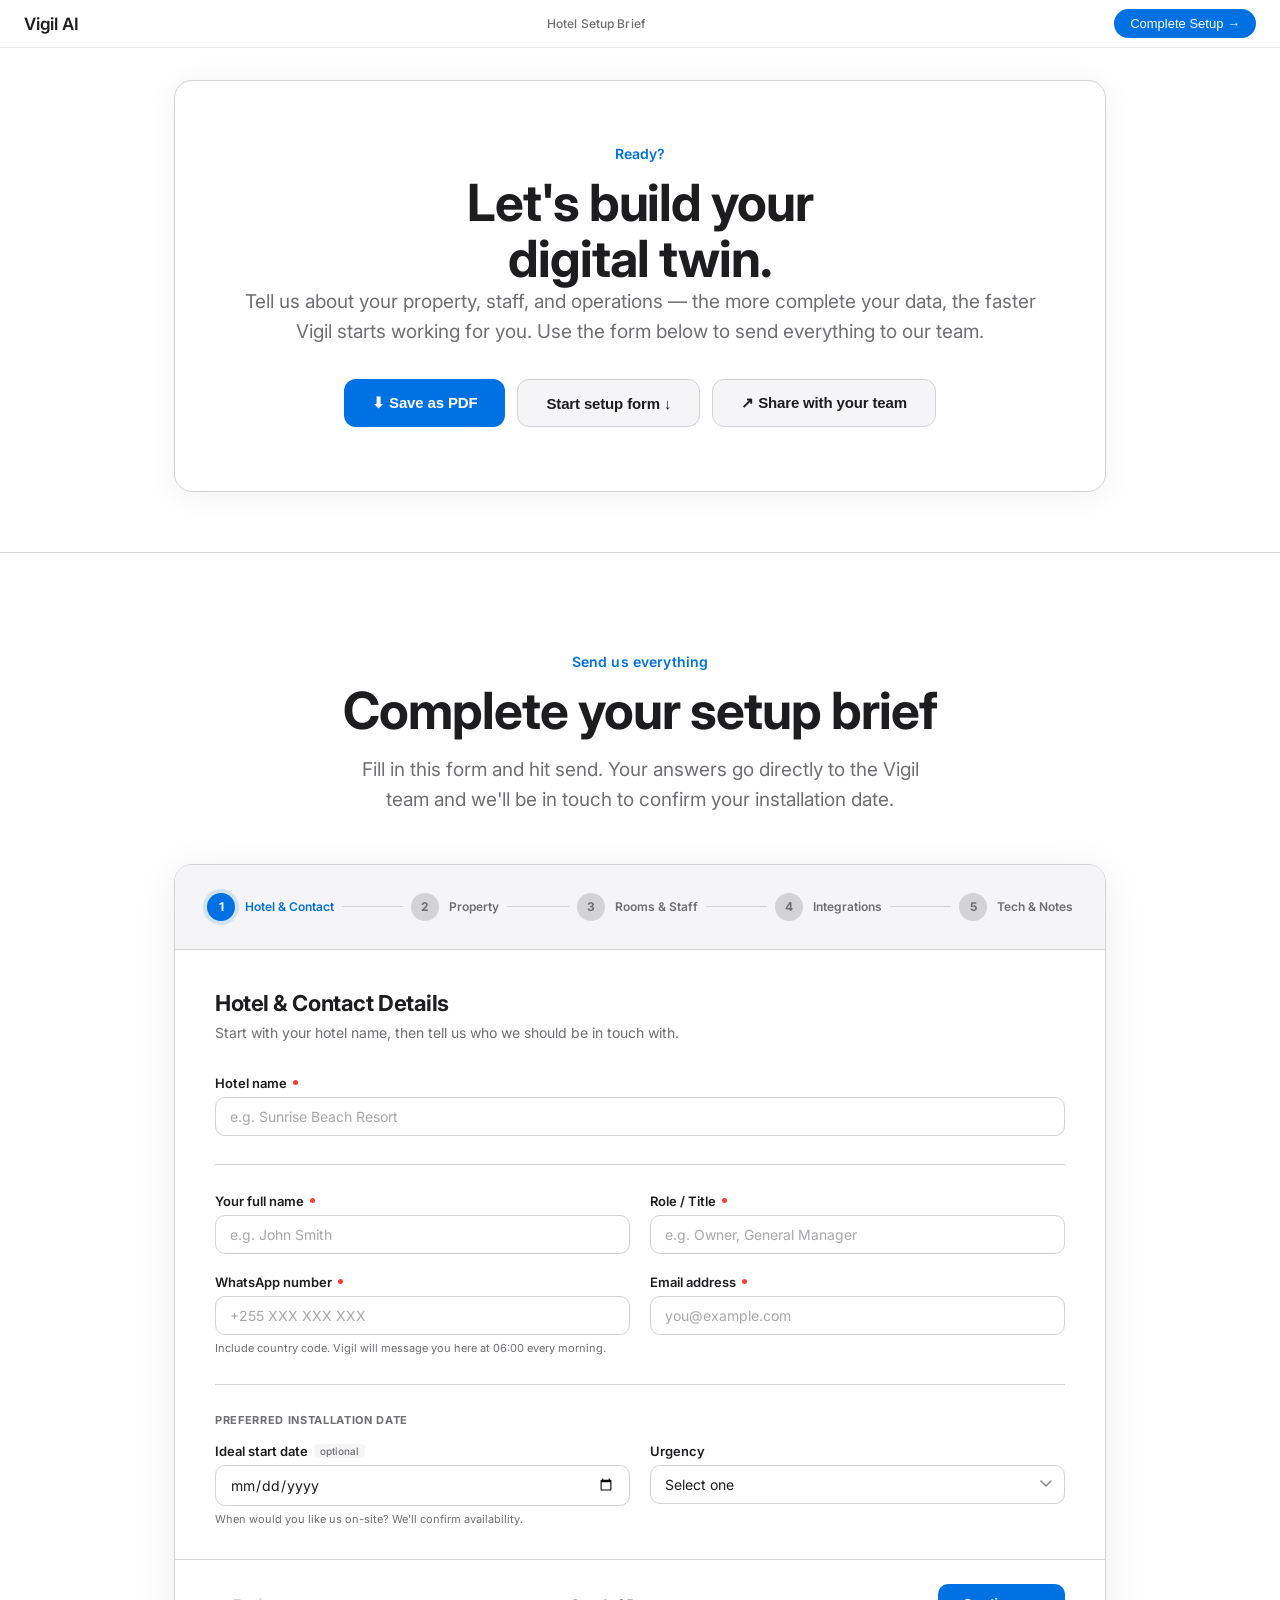
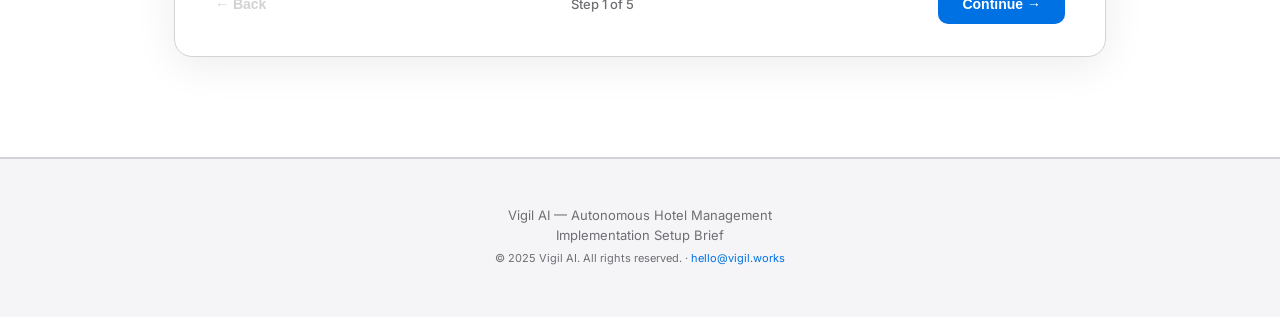
==== implementation.html @ 1db7fb8f "Add files via upload" ====
<!DOCTYPE html>
<html lang="en">
<head>
<meta charset="UTF-8">
<meta name="viewport" content="width=device-width, initial-scale=1.0">
<title>Vigil AI — Hotel Setup Brief</title>
<link rel="preconnect" href="https://fonts.googleapis.com">
<link href="https://fonts.googleapis.com/css2?family=Inter:wght@300;400;500;600;700&display=swap" rel="stylesheet">
<style>
/* ── RESET & BASE ── */
*, *::before, *::after { box-sizing: border-box; margin: 0; padding: 0; }
html { scroll-behavior: smooth; font-size: 16px; }
body {
  font-family: -apple-system, BlinkMacSystemFont, 'Inter', 'Segoe UI', sans-serif;
  color: #1d1d1f;
  background: #fff;
  -webkit-font-smoothing: antialiased;
  overflow-x: hidden;
}
a { text-decoration: none; color: inherit; }
img { max-width: 100%; display: block; }

/* ── VARIABLES ── */
:root {
  --blue: #0071e3;
  --blue-dark: #0064cc;
  --gray-bg: #f5f5f7;
  --gray-mid: #86868b;
  --gray-border: #d2d2d7;
  --text: #1d1d1f;
  --text-secondary: #6e6e73;
  --white: #ffffff;
  --radius: 18px;
  --radius-sm: 10px;
  --green: #34c759;
  --orange: #ff9f0a;
  --red: #ff3b30;
}

/* ── TYPOGRAPHY ── */
.display { font-size: clamp(40px, 6vw, 80px); font-weight: 700; line-height: 1.05; letter-spacing: -0.025em; color: var(--text); }
.headline { font-size: clamp(28px, 4vw, 52px); font-weight: 700; line-height: 1.1; letter-spacing: -0.02em; color: var(--text); }
.title { font-size: clamp(20px, 2.5vw, 28px); font-weight: 600; line-height: 1.2; letter-spacing: -0.01em; color: var(--text); }
.body-copy { font-size: clamp(15px, 1.5vw, 19px); font-weight: 400; line-height: 1.6; color: var(--text-secondary); }
.caption { font-size: 12px; font-weight: 500; letter-spacing: 0.06em; text-transform: uppercase; color: var(--text-secondary); }
.eyebrow { font-size: 14px; font-weight: 600; letter-spacing: 0.01em; color: var(--blue); margin-bottom: 12px; }

/* ── NAV ── */
nav {
  position: fixed; top: 0; left: 0; right: 0; z-index: 1000;
  height: 48px;
  background: rgba(255,255,255,0.85);
  backdrop-filter: saturate(180%) blur(20px);
  -webkit-backdrop-filter: saturate(180%) blur(20px);
  border-bottom: 1px solid rgba(0,0,0,0.08);
  display: flex; align-items: center; justify-content: space-between;
  padding: 0 24px;
}
.nav-logo { font-size: 17px; font-weight: 600; letter-spacing: -0.01em; color: var(--text); }
.nav-badge { font-size: 12px; font-weight: 500; color: var(--text-secondary); letter-spacing: 0.01em; }
.nav-cta {
  font-size: 13px; font-weight: 500; color: var(--white);
  background: var(--blue); padding: 7px 16px; border-radius: 20px;
  transition: background 0.2s; cursor: pointer; border: none;
}
.nav-cta:hover { background: var(--blue-dark); }
.progress-line {
  position: fixed; top: 48px; left: 0; height: 2px;
  background: var(--blue); z-index: 999;
  transition: width 0.1s linear;
  box-shadow: 0 0 6px rgba(0,113,227,0.4);
}

/* ── SECTION CONTAINERS ── */
.section { padding: 100px 0; }
.section-white { background: var(--white); }
.section-gray { background: var(--gray-bg); }
.container { max-width: 980px; margin: 0 auto; padding: 0 24px; }
.text-center { text-align: center; }

/* ── CTA BLOCK (hero card) ── */
.cta-block { background: var(--white); border: 1px solid var(--gray-border); border-radius: var(--radius); padding: 64px 56px; text-align: center; box-shadow: 0 4px 32px rgba(0,0,0,0.06); margin-top: 80px; }
.cta-buttons { display: flex; gap: 12px; justify-content: center; margin-top: 32px; flex-wrap: wrap; }
.btn-primary { background: var(--blue); color: #fff; font-size: 15px; font-weight: 600; padding: 14px 28px; border-radius: 12px; border: none; cursor: pointer; transition: all 0.2s; letter-spacing: -0.01em; }
.btn-primary:hover { background: var(--blue-dark); transform: translateY(-1px); box-shadow: 0 4px 16px rgba(0,113,227,0.3); }
.btn-secondary { background: var(--gray-bg); color: var(--text); font-size: 15px; font-weight: 600; padding: 14px 28px; border-radius: 12px; border: 1px solid var(--gray-border); cursor: pointer; transition: all 0.2s; letter-spacing: -0.01em; }
.btn-secondary:hover { background: #eaeaec; transform: translateY(-1px); }

/* ── HR ── */
.hr { border: none; border-top: 1px solid var(--gray-border); margin: 0; }

/* ── FOOTER ── */
footer { padding: 48px 24px; text-align: center; background: var(--gray-bg); border-top: 1px solid var(--gray-border); }
footer p { font-size: 13px; color: var(--text-secondary); margin-bottom: 4px; }

/* ── FADE-UP ANIMATION ── */
.fade-up { opacity: 0; transform: translateY(24px); transition: opacity 0.6s ease, transform 0.6s ease; }
.fade-up.visible { opacity: 1; transform: translateY(0); }
.fade-delay-1 { transition-delay: 0.1s; }
.fade-delay-2 { transition-delay: 0.2s; }
.fade-delay-3 { transition-delay: 0.3s; }

/* ═══════════════════════════════════════════════════════════
   FORM SECTION
   ═══════════════════════════════════════════════════════════ */

.form-section { background: var(--white); }
.form-wrapper {
  background: var(--white);
  border: 1px solid var(--gray-border);
  border-radius: var(--radius);
  overflow: hidden;
  box-shadow: 0 8px 40px rgba(0,0,0,0.08);
}

/* Step progress header */
.form-steps-header {
  display: flex; align-items: center; padding: 28px 32px;
  border-bottom: 1px solid var(--gray-border);
  background: var(--gray-bg); gap: 0;
  overflow-x: auto;
}
.form-step-indicator { display: flex; align-items: center; gap: 10px; flex-shrink: 0; }
.form-step-num {
  width: 28px; height: 28px; border-radius: 50%;
  display: grid; place-items: center;
  font-size: 12px; font-weight: 700;
  background: var(--gray-border); color: var(--text-secondary);
  transition: all 0.25s;
}
.form-step-label { font-size: 12px; font-weight: 600; color: var(--text-secondary); transition: color 0.25s; white-space: nowrap; }
.form-step-connector {
  flex: 1; height: 1px; background: var(--gray-border);
  min-width: 20px; margin: 0 8px; transition: background 0.25s;
}
.form-step-indicator.active .form-step-num { background: var(--blue); color: #fff; box-shadow: 0 0 0 4px rgba(0,113,227,0.15); }
.form-step-indicator.active .form-step-label { color: var(--blue); }
.form-step-indicator.done .form-step-num { background: var(--green); color: #fff; }
.form-step-indicator.done .form-step-label { color: var(--green); }
.form-step-connector.done { background: var(--green); }

/* Form body */
.form-body { padding: 40px 40px 32px; }
.form-step { display: none; }
.form-step.active { display: block; animation: fadeStep 0.3s ease; }
@keyframes fadeStep { from { opacity: 0; transform: translateX(12px); } to { opacity: 1; transform: translateX(0); } }

.form-step-title { font-size: 22px; font-weight: 700; color: var(--text); margin-bottom: 6px; letter-spacing: -0.02em; }
.form-step-desc { font-size: 14px; color: var(--text-secondary); margin-bottom: 32px; line-height: 1.5; }

/* Form fields */
.form-grid { display: grid; gap: 20px; }
.form-grid-2 { grid-template-columns: 1fr 1fr; }
.form-grid-3 { grid-template-columns: 1fr 1fr 1fr; }
.form-field { display: flex; flex-direction: column; gap: 6px; }
.form-field label { font-size: 13px; font-weight: 600; color: var(--text); display: flex; align-items: center; gap: 6px; }
.form-field label .required-dot { width: 5px; height: 5px; border-radius: 50%; background: var(--red); flex-shrink: 0; }
.form-field label .opt-tag { font-size: 10px; font-weight: 500; color: var(--text-secondary); background: var(--gray-bg); padding: 1px 6px; border-radius: 4px; }
.form-input {
  width: 100%; padding: 10px 14px;
  border: 1.5px solid var(--gray-border);
  border-radius: var(--radius-sm);
  font-size: 14px; font-family: inherit; color: var(--text);
  background: var(--white);
  transition: border-color 0.2s, box-shadow 0.2s;
  outline: none; -webkit-appearance: none;
}
.form-input:focus { border-color: var(--blue); box-shadow: 0 0 0 3px rgba(0,113,227,0.12); }
.form-input.error { border-color: var(--red); box-shadow: 0 0 0 3px rgba(255,59,48,0.1); }
.form-input::placeholder { color: var(--text-secondary); opacity: 0.6; }
textarea.form-input { resize: vertical; min-height: 90px; line-height: 1.5; }
select.form-input { cursor: pointer; background-image: url("data:image/svg+xml,%3Csvg xmlns='http://www.w3.org/2000/svg' width='12' height='8' viewBox='0 0 12 8'%3E%3Cpath d='M1 1l5 5 5-5' stroke='%2386868b' stroke-width='1.5' fill='none' stroke-linecap='round'/%3E%3C/svg%3E"); background-repeat: no-repeat; background-position: right 12px center; padding-right: 36px; }
.form-hint { font-size: 11px; color: var(--text-secondary); line-height: 1.4; }
.form-error-msg { font-size: 11px; color: var(--red); display: none; }
.form-field.has-error .form-error-msg { display: block; }

/* Staff table builder */
.staff-table-wrap { border: 1px solid var(--gray-border); border-radius: var(--radius-sm); overflow: hidden; margin-bottom: 12px; }
.staff-table-head { display: grid; grid-template-columns: 1fr 1fr 1fr 1fr 36px; gap: 0; background: var(--gray-bg); border-bottom: 1px solid var(--gray-border); }
.staff-table-head div { padding: 8px 12px; font-size: 11px; font-weight: 700; color: var(--text-secondary); letter-spacing: 0.04em; text-transform: uppercase; }
.staff-rows { display: flex; flex-direction: column; }
.staff-row { display: grid; grid-template-columns: 1fr 1fr 1fr 1fr 36px; gap: 0; border-bottom: 1px solid var(--gray-bg); align-items: center; }
.staff-row:last-child { border-bottom: none; }
.staff-row input, .staff-row select { border: none; outline: none; padding: 10px 12px; font-size: 13px; font-family: inherit; color: var(--text); background: transparent; width: 100%; }
.staff-row input:focus, .staff-row select:focus { background: rgba(0,113,227,0.03); }
.staff-row select { cursor: pointer; }
.staff-row-del { width: 36px; height: 36px; display: grid; place-items: center; cursor: pointer; color: var(--text-secondary); font-size: 16px; transition: color 0.15s; }
.staff-row-del:hover { color: var(--red); }
.btn-add-staff { display: inline-flex; align-items: center; gap: 6px; font-size: 13px; font-weight: 600; color: var(--blue); background: rgba(0,113,227,0.06); padding: 8px 16px; border-radius: 8px; cursor: pointer; transition: all 0.15s; border: none; }
.btn-add-staff:hover { background: rgba(0,113,227,0.1); }

/* Room table */
.room-table-wrap { border: 1px solid var(--gray-border); border-radius: var(--radius-sm); overflow: hidden; margin-bottom: 12px; }
.room-table-head { display: grid; grid-template-columns: 2fr 1fr 1fr 36px; gap: 0; background: var(--gray-bg); border-bottom: 1px solid var(--gray-border); }
.room-table-head div { padding: 8px 12px; font-size: 11px; font-weight: 700; color: var(--text-secondary); letter-spacing: 0.04em; text-transform: uppercase; }
.room-rows { display: flex; flex-direction: column; }
.room-row { display: grid; grid-template-columns: 2fr 1fr 1fr 36px; gap: 0; border-bottom: 1px solid var(--gray-bg); align-items: center; }
.room-row:last-child { border-bottom: none; }
.room-row input { border: none; outline: none; padding: 10px 12px; font-size: 13px; font-family: inherit; color: var(--text); background: transparent; width: 100%; }
.room-row input:focus { background: rgba(0,113,227,0.03); }
.room-row-del { width: 36px; height: 36px; display: grid; place-items: center; cursor: pointer; color: var(--text-secondary); font-size: 16px; transition: color 0.15s; }
.room-row-del:hover { color: var(--red); }

/* Checkbox group */
.checkbox-group { display: flex; flex-direction: column; gap: 10px; }
.checkbox-item { display: flex; align-items: flex-start; gap: 10px; cursor: pointer; }
.checkbox-item input[type="checkbox"] { display: none; }
.checkbox-box { width: 18px; height: 18px; border-radius: 5px; border: 1.5px solid var(--gray-border); flex-shrink: 0; margin-top: 1px; display: grid; place-items: center; transition: all 0.15s; cursor: pointer; }
.checkbox-item input:checked + .checkbox-box { background: var(--blue); border-color: var(--blue); }
.checkbox-item input:checked + .checkbox-box::after { content: ''; width: 10px; height: 6px; border-left: 2px solid #fff; border-bottom: 2px solid #fff; transform: rotate(-45deg) translateY(-1px); }
.checkbox-item-text { font-size: 14px; color: var(--text); line-height: 1.4; }
.checkbox-item-note { font-size: 12px; color: var(--text-secondary); margin-top: 2px; }

/* Radio group */
.radio-group { display: flex; flex-direction: column; gap: 8px; }
.radio-item { display: flex; align-items: center; gap: 10px; cursor: pointer; padding: 10px 14px; border: 1.5px solid var(--gray-border); border-radius: 8px; transition: all 0.15s; }
.radio-item:hover { border-color: var(--blue); background: rgba(0,113,227,0.02); }
.radio-item input[type="radio"] { display: none; }
.radio-dot { width: 16px; height: 16px; border-radius: 50%; border: 1.5px solid var(--gray-border); display: grid; place-items: center; flex-shrink: 0; transition: all 0.15s; }
.radio-item input:checked ~ .radio-label { color: var(--blue); font-weight: 600; }
.radio-item:has(input:checked) { border-color: var(--blue); background: rgba(0,113,227,0.04); }
.radio-item:has(input:checked) .radio-dot { border-color: var(--blue); }
.radio-item:has(input:checked) .radio-dot::after { content: ''; width: 8px; height: 8px; border-radius: 50%; background: var(--blue); }
.radio-label { font-size: 14px; color: var(--text); }

/* Form divider */
.form-divider { height: 1px; background: var(--gray-border); margin: 28px 0; }
.form-section-label { font-size: 11px; font-weight: 700; letter-spacing: 0.06em; text-transform: uppercase; color: var(--text-secondary); margin-bottom: 16px; }

/* Form navigation */
.form-nav { display: flex; align-items: center; justify-content: space-between; padding: 24px 40px 32px; border-top: 1px solid var(--gray-border); }
.btn-form-prev { display: flex; align-items: center; gap: 6px; font-size: 14px; font-weight: 600; color: var(--text-secondary); background: none; border: none; cursor: pointer; padding: 10px 0; transition: color 0.15s; }
.btn-form-prev:hover { color: var(--text); }
.btn-form-prev:disabled { opacity: 0.3; cursor: default; }
.btn-form-next { display: flex; align-items: center; gap: 8px; font-size: 14px; font-weight: 600; color: #fff; background: var(--blue); border: none; cursor: pointer; padding: 12px 24px; border-radius: 10px; transition: all 0.2s; }
.btn-form-next:hover { background: var(--blue-dark); transform: translateY(-1px); box-shadow: 0 4px 14px rgba(0,113,227,0.25); }
.btn-form-submit { display: flex; align-items: center; gap: 8px; font-size: 14px; font-weight: 600; color: #fff; background: var(--green); border: none; cursor: pointer; padding: 12px 28px; border-radius: 10px; transition: all 0.2s; }
.btn-form-submit:hover { background: #2ab04e; transform: translateY(-1px); box-shadow: 0 4px 14px rgba(52,199,89,0.35); }
.btn-form-submit:disabled { opacity: 0.6; cursor: default; transform: none; box-shadow: none; }
.form-step-count { font-size: 13px; color: var(--text-secondary); font-weight: 500; }

/* Success state */
.form-success { display: none; text-align: center; padding: 80px 40px; animation: fadeStep 0.5s ease; }
.form-success.active { display: block; }
.form-success-icon { width: 72px; height: 72px; border-radius: 50%; background: rgba(52,199,89,0.12); display: grid; place-items: center; margin: 0 auto 24px; font-size: 32px; }
.form-success h3 { font-size: 26px; font-weight: 700; color: var(--text); margin-bottom: 12px; letter-spacing: -0.02em; }
.form-success p { font-size: 15px; color: var(--text-secondary); line-height: 1.6; max-width: 480px; margin: 0 auto 32px; }
.form-summary-box { background: var(--gray-bg); border-radius: var(--radius-sm); padding: 20px 24px; text-align: left; max-width: 480px; margin: 0 auto 24px; font-size: 13px; line-height: 2; color: var(--text-secondary); }
.form-summary-box strong { color: var(--text); }

/* Sending overlay */
.form-sending { display: none; text-align: center; padding: 60px 40px; }
.form-sending.active { display: block; }
.send-spinner { width: 40px; height: 40px; border: 3px solid var(--gray-border); border-top-color: var(--blue); border-radius: 50%; animation: spin 0.7s linear infinite; margin: 0 auto 20px; }
@keyframes spin { to { transform: rotate(360deg); } }
.form-sending p { font-size: 15px; color: var(--text-secondary); }

/* File upload */
.file-upload-zone { border: 2px dashed var(--gray-border); border-radius: var(--radius-sm); padding: 28px; text-align: center; cursor: pointer; transition: all 0.2s; background: var(--gray-bg); }
.file-upload-zone:hover { border-color: var(--blue); background: rgba(0,113,227,0.03); }
.file-upload-zone.has-files { border-color: var(--green); background: rgba(52,199,89,0.04); }
.file-upload-icon { font-size: 28px; margin-bottom: 8px; }
.file-upload-text { font-size: 13px; color: var(--text-secondary); }
.file-upload-text strong { color: var(--blue); }
.file-list { display: flex; flex-direction: column; gap: 6px; margin-top: 12px; }
.file-item { display: flex; align-items: center; gap: 8px; background: var(--white); border: 1px solid var(--gray-border); border-radius: 6px; padding: 6px 10px; font-size: 12px; color: var(--text); }
.file-item-name { flex: 1; overflow: hidden; text-overflow: ellipsis; white-space: nowrap; }
.file-item-size { color: var(--text-secondary); flex-shrink: 0; }
.file-item-del { cursor: pointer; color: var(--text-secondary); transition: color 0.15s; flex-shrink: 0; }
.file-item-del:hover { color: var(--red); }

.file-attach-note {
  background: rgba(255,159,10,0.08); border: 1px solid rgba(255,159,10,0.25);
  border-radius: 8px; padding: 10px 14px; margin-top: 10px;
  font-size: 12px; color: #7a4f00; line-height: 1.5;
}
.file-attach-note strong { color: #5a3800; }

/* Responsive */
@media (max-width: 768px) {
  .form-grid-2, .form-grid-3 { grid-template-columns: 1fr; }
  .staff-table-head, .staff-row { grid-template-columns: 1fr 1fr 36px; }
  .staff-table-head div:nth-child(3), .staff-table-head div:nth-child(4),
  .staff-row input:nth-child(3), .staff-row select { display: none; }
  .room-table-head, .room-row { grid-template-columns: 2fr 1fr 36px; }
  .room-table-head div:nth-child(3), .room-row input:nth-child(3) { display: none; }
  .form-body, .form-nav { padding-left: 20px; padding-right: 20px; }
  .form-steps-header { padding: 20px; gap: 4px; }
  .form-step-label { display: none; }
  .cta-block { padding: 40px 28px; margin-top: 60px; }
  .form-nav { flex-wrap: wrap; gap: 12px; }
  .section { padding: 60px 0; }
}
</style>
</head>
<body>

<!-- PROGRESS BAR -->
<div id="progress" class="progress-line" style="width:0%"></div>

<!-- NAV -->
<nav>
  <div class="nav-logo">Vigil AI</div>
  <div class="nav-badge">Hotel Setup Brief</div>
  <button class="nav-cta" onclick="document.getElementById('submit-form').scrollIntoView({behavior:'smooth'})">Complete Setup →</button>
</nav>

<!-- ══════════════════════════════════════════ HERO CARD (replaces old checklist) ══════════════════════════════════════════ -->
<div class="container">
  <div class="cta-block fade-up" style="margin-top: 80px;">
    <div class="eyebrow">Ready?</div>
    <h2 class="headline">Let's build your<br>digital twin.</h2>
    <p class="body-copy">Tell us about your property, staff, and operations — the more complete your data, the faster Vigil starts working for you. Use the form below to send everything to our team.</p>
    <div class="cta-buttons">
      <button class="btn-primary" onclick="window.print()">⬇ Save as PDF</button>
      <button class="btn-secondary" onclick="document.getElementById('submit-form').scrollIntoView({behavior:'smooth'})">Start setup form ↓</button>
      <button class="btn-secondary" onclick="shareGuide()">↗ Share with your team</button>
    </div>
  </div>
</div>

<hr class="hr" style="margin-top: 60px;">

<!-- ══════════════════════════════════════════ SUBMIT FORM ══════════════════════════════════════════ -->
<section class="section section-gray form-section" id="submit-form">
  <div class="container">
    <div class="text-center fade-up" style="margin-bottom:48px">
      <div class="eyebrow">Send us everything</div>
      <h2 class="headline">Complete your setup brief</h2>
      <p class="body-copy" style="max-width:560px;margin:16px auto 0">Fill in this form and hit send. Your answers go directly to the Vigil team and we'll be in touch to confirm your installation date.</p>
    </div>

    <div class="form-wrapper fade-up fade-delay-1">

      <!-- Step progress header -->
      <div class="form-steps-header">
        <div class="form-step-indicator active" id="si-1">
          <div class="form-step-num">1</div>
          <div class="form-step-label">Hotel & Contact</div>
        </div>
        <div class="form-step-connector" id="sc-1"></div>
        <div class="form-step-indicator" id="si-2">
          <div class="form-step-num">2</div>
          <div class="form-step-label">Property</div>
        </div>
        <div class="form-step-connector" id="sc-2"></div>
        <div class="form-step-indicator" id="si-3">
          <div class="form-step-num">3</div>
          <div class="form-step-label">Rooms & Staff</div>
        </div>
        <div class="form-step-connector" id="sc-3"></div>
        <div class="form-step-indicator" id="si-4">
          <div class="form-step-num">4</div>
          <div class="form-step-label">Integrations</div>
        </div>
        <div class="form-step-connector" id="sc-4"></div>
        <div class="form-step-indicator" id="si-5">
          <div class="form-step-num">5</div>
          <div class="form-step-label">Tech & Notes</div>
        </div>
      </div>

      <!-- STEP 1: HOTEL & CONTACT -->
      <div class="form-body">
        <div class="form-step active" id="step-1">
          <div class="form-step-title">Hotel &amp; Contact Details</div>
          <div class="form-step-desc">Start with your hotel name, then tell us who we should be in touch with.</div>
          <div class="form-grid">
            <div class="form-field" data-required>
              <label>Hotel name <span class="required-dot"></span></label>
              <input type="text" class="form-input" id="f-hotelname" placeholder="e.g. Sunrise Beach Resort" autocomplete="organization">
            </div>
          </div>
          <div class="form-divider"></div>
          <div class="form-grid form-grid-2">
            <div class="form-field" data-required>
              <label>Your full name <span class="required-dot"></span></label>
              <input type="text" class="form-input" id="f-name" placeholder="e.g. John Smith" autocomplete="name">
            </div>
            <div class="form-field" data-required>
              <label>Role / Title <span class="required-dot"></span></label>
              <input type="text" class="form-input" id="f-role" placeholder="e.g. Owner, General Manager">
            </div>
            <div class="form-field" data-required>
              <label>WhatsApp number <span class="required-dot"></span></label>
              <input type="tel" class="form-input" id="f-whatsapp" placeholder="+255 XXX XXX XXX" autocomplete="tel">
              <span class="form-hint">Include country code. Vigil will message you here at 06:00 every morning.</span>
            </div>
            <div class="form-field" data-required>
              <label>Email address <span class="required-dot"></span></label>
              <input type="email" class="form-input" id="f-email" placeholder="you@example.com" autocomplete="email">
            </div>
          </div>
          <div class="form-divider"></div>
          <div class="form-section-label">Preferred installation date</div>
          <div class="form-grid form-grid-2">
            <div class="form-field">
              <label>Ideal start date <span class="opt-tag">optional</span></label>
              <input type="date" class="form-input" id="f-date">
              <span class="form-hint">When would you like us on-site? We'll confirm availability.</span>
            </div>
            <div class="form-field">
              <label>Urgency</label>
              <select class="form-input" id="f-urgency">
                <option value="">Select one</option>
                <option value="asap">ASAP — within 2 weeks</option>
                <option value="month">Within the next month</option>
                <option value="flexible">Flexible — we'll coordinate</option>
                <option value="planning">Just planning ahead</option>
              </select>
            </div>
          </div>
        </div>

        <!-- STEP 2: PROPERTY with SOP file upload -->
        <div class="form-step" id="step-2">
          <div class="form-step-title">Property Details</div>
          <div class="form-step-desc">Tell us about your property so Vigil's database is accurate from day one.</div>
          <div class="form-grid">
            <div class="form-grid form-grid-3">
              <div class="form-field" data-required>
                <label>Total rooms / villas <span class="required-dot"></span></label>
                <input type="number" class="form-input" id="f-rooms-total" placeholder="e.g. 8" min="1" max="500">
              </div>
              <div class="form-field">
                <label>Max guest capacity <span class="opt-tag">optional</span></label>
                <input type="number" class="form-input" id="f-capacity" placeholder="e.g. 24" min="1">
              </div>
              <div class="form-field">
                <label>Total staff headcount <span class="opt-tag">optional</span></label>
                <input type="number" class="form-input" id="f-staffcount" placeholder="e.g. 12" min="1">
              </div>
            </div>
            <div class="form-field">
              <label>Shared facilities</label>
              <input type="text" class="form-input" id="f-facilities" placeholder="e.g. Pool, Beach Bar, Restaurant, Spa, Garden">
              <span class="form-hint">List all facilities Vigil should know about. Use exact names.</span>
            </div>
            <div class="form-field" data-required>
              <label>Property address <span class="required-dot"></span></label>
              <input type="text" class="form-input" id="f-address" placeholder="e.g. Paje Beach, Zanzibar, Tanzania">
            </div>
            <div class="form-grid form-grid-2">
              <div class="form-field">
                <label>Currency for rates</label>
                <select class="form-input" id="f-currency">
                  <option value="USD">USD — US Dollar</option>
                  <option value="EUR">EUR — Euro</option>
                  <option value="TZS">TZS — Tanzanian Shilling</option>
                  <option value="GBP">GBP — British Pound</option>
                  <option value="KES">KES — Kenyan Shilling</option>
                  <option value="MUR">MUR — Mauritian Rupee</option>
                  <option value="ZAR">ZAR — South African Rand</option>
                  <option value="other">Other</option>
                </select>
              </div>
              <div class="form-field">
                <label>Languages spoken by staff</label>
                <input type="text" class="form-input" id="f-languages" placeholder="e.g. Swahili, English, French">
              </div>
            </div>
            <div class="form-field">
              <label>SOPs / Operating procedures <span class="opt-tag">optional</span></label>
              <textarea class="form-input" id="f-sops" placeholder="Describe your check-in procedure, housekeeping standards, meal times, security rules, or any key SOPs. The more detail, the more accurately Vigil replicates your management style.&#10;&#10;e.g. Check-in: 14:00. Greet guests by name. Welcome drink at reception. Show room, explain facilities. Pool: no noise after 22:00..."></textarea>
            </div>
            <!-- New SOP file upload zone -->
            <div class="form-field">
              <label>SOP documents <span class="opt-tag">optional — upload PDF, Word, images, etc.</span></label>
              <div class="file-upload-zone" id="sopDropZone" onclick="document.getElementById('sopFileInput').click()" ondrop="handleSopDrop(event)" ondragover="event.preventDefault()">
                <div class="file-upload-icon">📄</div>
                <div class="file-upload-text"><strong>Click to select SOP files</strong> or drag and drop<br>PDF, Word, Excel, images — any format</div>
                <div class="file-list" id="sopFileList"></div>
              </div>
              <input type="file" id="sopFileInput" multiple accept=".pdf,.doc,.docx,.xls,.xlsx,image/*" style="display:none" onchange="handleSopFileSelect(event)">
              <div class="file-attach-note">
                💡 <strong>Tip:</strong> Upload your existing SOP documents, staff handbooks, or any written procedures. These will be sent securely with your form submission.
              </div>
            </div>
          </div>
        </div>

        <!-- STEP 3: ROOMS & STAFF -->
        <div class="form-step" id="step-3">
          <div class="form-step-title">Rooms &amp; Staff Roster</div>
          <div class="form-step-desc">Add your rooms/villas and staff members. Vigil uses this to build your property's digital twin.</div>

          <div class="form-section-label" style="margin-bottom:10px">Rooms & Villas</div>
          <div class="room-table-wrap">
            <div class="room-table-head">
              <div>Room / Villa Name</div>
              <div>Max Guests</div>
              <div>Rate / Night (USD)</div>
              <div></div>
            </div>
            <div class="room-rows" id="roomRows">
              <div class="room-row">
                <input type="text" placeholder="e.g. Villa 1 – Ocean View">
                <input type="number" placeholder="2" min="1" max="20">
                <input type="number" placeholder="490" min="0">
                <div class="room-row-del" onclick="delRow(this,'roomRows')">×</div>
              </div>
              <div class="room-row">
                <input type="text" placeholder="e.g. Beach Bungalow A">
                <input type="number" placeholder="3" min="1" max="20">
                <input type="number" placeholder="320" min="0">
                <div class="room-row-del" onclick="delRow(this,'roomRows')">×</div>
              </div>
            </div>
          </div>
          <button class="btn-add-staff" type="button" onclick="addRoomRow()">+ Add room / villa</button>

          <div class="form-divider"></div>

          <div class="form-section-label" style="margin-bottom:10px">Staff Roster</div>
          <div class="staff-table-wrap">
            <div class="staff-table-head">
              <div>Full Name</div>
              <div>Role</div>
              <div>Phone (WhatsApp)</div>
              <div>Language</div>
              <div></div>
            </div>
            <div class="staff-rows" id="staffRows">
              <div class="staff-row">
                <input type="text" placeholder="e.g. Amina Juma">
                <input type="text" placeholder="e.g. Head Housekeeper">
                <input type="tel" placeholder="+255 XXX XXX XXX">
                <select>
                  <option value="">Language</option>
                  <option value="swahili">Swahili</option>
                  <option value="english">English</option>
                  <option value="both">Both</option>
                  <option value="french">French</option>
                  <option value="arabic">Arabic</option>
                  <option value="other">Other</option>
                </select>
                <div class="staff-row-del" onclick="delRow(this,'staffRows')">×</div>
              </div>
              <div class="staff-row">
                <input type="text" placeholder="e.g. Kevin Owino">
                <input type="text" placeholder="e.g. Security Guard">
                <input type="tel" placeholder="+255 XXX XXX XXX">
                <select>
                  <option value="">Language</option>
                  <option value="swahili">Swahili</option>
                  <option value="english">English</option>
                  <option value="both">Both</option>
                  <option value="french">French</option>
                  <option value="arabic">Arabic</option>
                  <option value="other">Other</option>
                </select>
                <div class="staff-row-del" onclick="delRow(this,'staffRows')">×</div>
              </div>
            </div>
          </div>
          <button class="btn-add-staff" type="button" onclick="addStaffRow()">+ Add staff member</button>

          <div class="form-divider"></div>
          <div class="form-field">
            <label>Shift schedules <span class="opt-tag">optional</span></label>
            <textarea class="form-input" id="f-shifts" placeholder="e.g.&#10;Housekeeping: 07:30–15:30 daily&#10;Security: 18:00–06:00 rotating (2 nights on, 2 off)&#10;F&amp;B: 06:30–22:00 split shifts"></textarea>
          </div>
        </div>

        <!-- STEP 4: INTEGRATIONS -->
        <div class="form-step" id="step-4">
          <div class="form-step-title">Booking Channels &amp; Systems</div>
          <div class="form-step-desc">Tell us which platforms your property uses. Credentials should be shared securely — we'll arrange a secure handoff for API keys during installation.</div>

          <div class="form-section-label">OTA Channels</div>
          <div class="form-grid form-grid-2">
            <div class="form-field">
              <label>Booking.com login email</label>
              <input type="email" class="form-input" id="f-bdc-email" placeholder="your@email.com">
            </div>
            <div class="form-field">
              <label>Booking.com Property ID</label>
              <input type="text" class="form-input" id="f-bdc-pid" placeholder="e.g. 4521839">
              <span class="form-hint">Extranet → Property → Settings → Property ID</span>
            </div>
            <div class="form-field">
              <label>Airbnb listing URL or host email</label>
              <input type="text" class="form-input" id="f-airbnb" placeholder="e.g. airbnb.com/rooms/XXXXXXX or host@email.com">
            </div>
            <div class="form-field">
              <label>Other OTA channels <span class="opt-tag">optional</span></label>
              <input type="text" class="form-input" id="f-other-ota" placeholder="e.g. Expedia, Hostelworld, direct website">
            </div>
          </div>

          <div class="form-divider"></div>
          <div class="form-section-label">Property Management System</div>
          <div class="form-grid form-grid-2">
            <div class="form-field">
              <label>PMS software used</label>
              <select class="form-input" id="f-pms">
                <option value="">Select or type below</option>
                <option value="mews">Mews</option>
                <option value="opera">Oracle Opera</option>
                <option value="cloudbeds">Cloudbeds</option>
                <option value="little-hotelier">Little Hotelier</option>
                <option value="beds24">Beds24</option>
                <option value="smoobu">Smoobu</option>
                <option value="excel">Excel / Spreadsheets</option>
                <option value="none">No PMS — manual</option>
                <option value="other">Other</option>
              </select>
            </div>
            <div class="form-field">
              <label>PMS name (if "Other") <span class="opt-tag">optional</span></label>
              <input type="text" class="form-input" id="f-pms-other" placeholder="e.g. Frontdesk Anywhere">
            </div>
            <div class="form-field">
              <label>POS system for restaurant / bar <span class="opt-tag">optional</span></label>
              <select class="form-input" id="f-pos">
                <option value="">Select one</option>
                <option value="square">Square</option>
                <option value="izettle">iZettle / Zettle</option>
                <option value="lightspeed">Lightspeed</option>
                <option value="toast">Toast</option>
                <option value="manual">Manual / no POS</option>
                <option value="other">Other</option>
              </select>
            </div>
            <div class="form-field">
              <label>Accounting software <span class="opt-tag">optional</span></label>
              <select class="form-input" id="f-accounting">
                <option value="">Select one</option>
                <option value="quickbooks">QuickBooks</option>
                <option value="xero">Xero</option>
                <option value="wave">Wave</option>
                <option value="sage">Sage</option>
                <option value="spreadsheets">Manual spreadsheets</option>
                <option value="none">None</option>
                <option value="other">Other</option>
              </select>
            </div>
          </div>

          <div class="form-divider"></div>
          <div class="form-section-label">Active channels</div>
          <div class="checkbox-group">
            <label class="checkbox-item"><input type="checkbox" name="channels" value="whatsapp"><div class="checkbox-box"></div><div><div class="checkbox-item-text">WhatsApp Business (Twilio integration)</div></div></label>
            <label class="checkbox-item"><input type="checkbox" name="channels" value="email"><div class="checkbox-box"></div><div><div class="checkbox-item-text">Email (SMTP — guest confirmations and alerts)</div></div></label>
            <label class="checkbox-item"><input type="checkbox" name="channels" value="calendar"><div class="checkbox-box"></div><div><div class="checkbox-item-text">Google Calendar (staff scheduling)</div></div></label>
            <label class="checkbox-item"><input type="checkbox" name="channels" value="cctv"><div class="checkbox-box"></div><div><div class="checkbox-item-text">CCTV / security cameras on-property</div></div></label>
            <label class="checkbox-item"><input type="checkbox" name="channels" value="inventory"><div class="checkbox-box"></div><div><div class="checkbox-item-text">Inventory / stock management system</div></div></label>
            <label class="checkbox-item"><input type="checkbox" name="channels" value="channel-manager"><div class="checkbox-box"></div><div><div class="checkbox-item-text">Channel Manager (Siteminder, Cloudbeds, etc.)</div></div></label>
          </div>
        </div>

        <!-- STEP 5: TECH & NOTES (floor plan upload remains) -->
        <div class="form-step" id="step-5">
          <div class="form-step-title">Technical Setup &amp; Final Notes</div>
          <div class="form-step-desc">Last step. Tell us about your infrastructure and anything else Vigil should know before we arrive.</div>

          <div class="form-section-label">Server / Infrastructure</div>
          <div class="form-grid form-grid-2">
            <div class="form-field">
              <label>Dedicated on-property server?</label>
              <div class="radio-group">
                <label class="radio-item"><input type="radio" name="server" value="yes"><div class="radio-dot"></div><span class="radio-label">Yes — dedicated PC/server</span></label>
                <label class="radio-item"><input type="radio" name="server" value="laptop"><div class="radio-dot"></div><span class="radio-label">Laptop that stays on</span></label>
                <label class="radio-item"><input type="radio" name="server" value="cloud"><div class="radio-dot"></div><span class="radio-label">Cloud server (VPS)</span></label>
                <label class="radio-item"><input type="radio" name="server" value="none"><div class="radio-dot"></div><span class="radio-label">Nothing yet — we need advice</span></label>
              </div>
            </div>
            <div class="form-field">
              <label>Internet connection quality</label>
              <select class="form-input" id="f-internet">
                <option value="">Select one</option>
                <option value="fiber">Fiber — fast and reliable</option>
                <option value="adsl">ADSL / broadband — ok</option>
                <option value="lte">4G/LTE only</option>
                <option value="slow">Slow and unreliable</option>
                <option value="unknown">Not sure</option>
              </select>
              <span class="form-hint">Run speedtest.net to check — upload speed matters most for CCTV.</span>
            </div>
          </div>
          <div class="form-grid form-grid-2" style="margin-top:20px">
            <div class="form-field">
              <label>Router brand/model <span class="opt-tag">optional</span></label>
              <input type="text" class="form-input" id="f-router" placeholder="e.g. TP-Link Archer C6">
            </div>
            <div class="form-field">
              <label>Camera system / NVR <span class="opt-tag">optional</span></label>
              <input type="text" class="form-input" id="f-cameras" placeholder="e.g. Hikvision DS-7616NI-I2/16P NVR, 8 cameras">
            </div>
          </div>

          <div class="form-divider"></div>
          <div class="form-section-label">Slack workspace</div>
          <div class="form-grid form-grid-2">
            <div class="form-field">
              <label>Slack workspace created?</label>
              <div class="radio-group">
                <label class="radio-item"><input type="radio" name="slack-status" value="yes"><div class="radio-dot"></div><span class="radio-label">Yes — workspace is ready</span></label>
                <label class="radio-item"><input type="radio" name="slack-status" value="partially"><div class="radio-dot"></div><span class="radio-label">Partially — in progress</span></label>
                <label class="radio-item"><input type="radio" name="slack-status" value="no"><div class="radio-dot"></div><span class="radio-label">Not yet — will do before install</span></label>
              </div>
            </div>
            <div class="form-field">
              <label>Slack workspace URL <span class="opt-tag">optional</span></label>
              <input type="text" class="form-input" id="f-slack-url" placeholder="e.g. yourhotel.slack.com">
            </div>
          </div>

          <div class="form-divider"></div>
          <div class="form-field">
            <label>Floor plan / property map <span class="opt-tag">optional</span></label>
            <div class="file-upload-zone" id="floorDropZone" onclick="document.getElementById('floorFileInput').click()" ondrop="handleFloorDrop(event)" ondragover="event.preventDefault()">
              <div class="file-upload-icon">🗺️</div>
              <div class="file-upload-text"><strong>Click to select files</strong> or drag and drop<br>Photo, PDF, or sketch of your property — any format</div>
              <div class="file-list" id="floorFileList"></div>
            </div>
            <input type="file" id="floorFileInput" multiple accept="image/*,.pdf,.doc,.docx,.xls,.xlsx" style="display:none" onchange="handleFloorFileSelect(event)">
            <div class="file-attach-note">
              ⚠️ <strong>Note:</strong> Files will be attached to the email sent to our team. All documents are handled securely.
            </div>
          </div>

          <div class="form-divider"></div>
          <div class="form-field">
            <label>Anything else we should know</label>
            <textarea class="form-input" id="f-notes" style="min-height:120px" placeholder="Tell us anything that will help us prepare: unique property quirks, seasonal constraints, specific staff issues, problem areas, things that didn't work with previous systems, or requests for the Vigil configuration."></textarea>
          </div>

          <!-- Confirmation -->
          <div style="background:rgba(0,113,227,0.04);border:1px solid rgba(0,113,227,0.12);border-radius:10px;padding:18px 20px;margin-top:24px">
            <label class="checkbox-item" style="cursor:pointer">
              <input type="checkbox" id="f-confirm">
              <div class="checkbox-box"></div>
              <div class="checkbox-item-text" style="font-size:13px;color:var(--text-secondary);line-height:1.5">I confirm that this information is accurate and I give Vigil AI permission to use it to configure our deployment. Credentials will be handled securely and not stored beyond installation.</div>
            </label>
          </div>

        </div>
      </div>

      <!-- FORM NAVIGATION -->
      <div class="form-nav">
        <button class="btn-form-prev" id="btn-prev" onclick="formPrev()" disabled>← Back</button>
        <div class="form-step-count" id="form-step-count">Step 1 of 5</div>
        <button class="btn-form-next" id="btn-next" onclick="formNext()">Continue →</button>
        <button class="btn-form-submit" id="btn-submit" style="display:none" onclick="submitForm()">✉ Send to Vigil Team</button>
      </div>

      <!-- SENDING STATE -->
      <div class="form-sending" id="form-sending">
        <div class="send-spinner"></div>
        <p>Sending your brief to the Vigil team…</p>
      </div>

      <!-- SUCCESS STATE -->
      <div class="form-success" id="form-success">
        <div class="form-success-icon">✅</div>
        <h3>Brief received. We're on it.</h3>
        <p>Your implementation brief has been sent to <strong>hello@vigil.works</strong>. The Vigil team will review your details and reach out within 24 hours to confirm your installation date.</p>
        <div class="form-summary-box" id="form-summary-box"></div>
        <div style="display:flex;gap:12px;justify-content:center;flex-wrap:wrap">
          <button class="btn-primary" onclick="window.print()">⬇ Save this page as PDF</button>
          <button class="btn-secondary" onclick="shareGuide()">↗ Share with your team</button>
        </div>
      </div>

    </div>
  </div>
</section>

<hr class="hr">

<!-- FOOTER -->
<footer>
  <p>Vigil AI — Autonomous Hotel Management</p>
  <p>Implementation Setup Brief</p>
  <p style="margin-top:8px;font-size:11px">© 2025 Vigil AI. All rights reserved. · <a href="mailto:hello@vigil.works" style="color:var(--blue)">hello@vigil.works</a></p>
</footer>

<script>
// ═══════════════════════════════════════
// FORM SUBMISSION — formsubmit.co with file attachments
// ═══════════════════════════════════════
const SUBMIT_ENDPOINT = 'https://formsubmit.co/ajax/hello@vigil.works';

// File collections
let sopFiles = [];
let floorFiles = [];

// SOP file handlers
function handleSopFileSelect(e) {
  const files = Array.from(e.target.files);
  files.forEach(f => {
    if (!sopFiles.find(x => x.name === f.name)) sopFiles.push(f);
  });
  renderSopFileList();
}

function handleSopDrop(e) {
  e.preventDefault();
  const files = Array.from(e.dataTransfer.files);
  files.forEach(f => {
    if (!sopFiles.find(x => x.name === f.name)) sopFiles.push(f);
  });
  renderSopFileList();
}

function renderSopFileList() {
  const list = document.getElementById('sopFileList');
  const zone = document.getElementById('sopDropZone');
  list.innerHTML = sopFiles.map((f, i) => `
    <div class="file-item">
      <span style="font-size:14px">📄</span>
      <span class="file-item-name">${f.name}</span>
      <span class="file-item-size">${(f.size / 1024).toFixed(0)} KB</span>
      <span class="file-item-del" onclick="removeSopFile(${i})">✕</span>
    </div>
  `).join('');
  zone.classList.toggle('has-files', sopFiles.length > 0);
}

function removeSopFile(i) {
  sopFiles.splice(i, 1);
  renderSopFileList();
}

// Floor plan file handlers
function handleFloorFileSelect(e) {
  const files = Array.from(e.target.files);
  files.forEach(f => {
    if (!floorFiles.find(x => x.name === f.name)) floorFiles.push(f);
  });
  renderFloorFileList();
}

function handleFloorDrop(e) {
  e.preventDefault();
  const files = Array.from(e.dataTransfer.files);
  files.forEach(f => {
    if (!floorFiles.find(x => x.name === f.name)) floorFiles.push(f);
  });
  renderFloorFileList();
}

function renderFloorFileList() {
  const list = document.getElementById('floorFileList');
  const zone = document.getElementById('floorDropZone');
  list.innerHTML = floorFiles.map((f, i) => `
    <div class="file-item">
      <span style="font-size:14px">🗺️</span>
      <span class="file-item-name">${f.name}</span>
      <span class="file-item-size">${(f.size / 1024).toFixed(0)} KB</span>
      <span class="file-item-del" onclick="removeFloorFile(${i})">✕</span>
    </div>
  `).join('');
  zone.classList.toggle('has-files', floorFiles.length > 0);
}

function removeFloorFile(i) {
  floorFiles.splice(i, 1);
  renderFloorFileList();
}

// ══ PROGRESS BAR ══
window.addEventListener('scroll', () => {
  const pct = (window.scrollY / (document.body.scrollHeight - window.innerHeight)) * 100;
  document.getElementById('progress').style.width = Math.min(pct, 100) + '%';
});

// ══ FADE-UP OBSERVER ══
const observer = new IntersectionObserver((entries) => {
  entries.forEach(e => { if (e.isIntersecting) e.target.classList.add('visible'); });
}, { threshold: 0.06 });
document.querySelectorAll('.fade-up').forEach(el => observer.observe(el));

// ══ SHARE ══
function shareGuide() {
  if (navigator.share) {
    navigator.share({ title: 'Vigil AI — Hotel Setup Brief', url: window.location.href });
  } else {
    navigator.clipboard?.writeText(window.location.href)
      .then(() => showToast('Link copied to clipboard'))
      .catch(() => showToast('URL: ' + window.location.href));
  }
}

function showToast(msg, type='info') {
  const t = document.createElement('div');
  t.style.cssText = `
    position:fixed;bottom:24px;left:50%;transform:translateX(-50%) translateY(8px);
    background:${type==='error'?'#ff3b30':'#1d1d1f'};color:#fff;
    padding:12px 20px;border-radius:10px;font-size:14px;font-weight:500;
    z-index:9999;opacity:0;transition:all 0.25s;white-space:nowrap;
    box-shadow:0 8px 24px rgba(0,0,0,0.2);
  `;
  t.textContent = msg;
  document.body.appendChild(t);
  requestAnimationFrame(() => { t.style.opacity='1'; t.style.transform='translateX(-50%) translateY(0)'; });
  setTimeout(() => {
    t.style.opacity='0';
    t.style.transform='translateX(-50%) translateY(8px)';
    setTimeout(() => t.remove(), 300);
  }, 3500);
}

// ══ MULTI-STEP FORM ══
let currentStep = 1;
const totalSteps = 5;

function updateStepUI() {
  for (let i = 1; i <= totalSteps; i++) {
    const s = document.getElementById('step-' + i);
    if (s) s.classList.toggle('active', i === currentStep);
  }
  for (let i = 1; i <= totalSteps; i++) {
    const ind = document.getElementById('si-' + i);
    if (!ind) continue;
    ind.classList.remove('active','done');
    if (i === currentStep) ind.classList.add('active');
    else if (i < currentStep) ind.classList.add('done');
  }
  for (let i = 1; i < totalSteps; i++) {
    const c = document.getElementById('sc-' + i);
    if (c) c.classList.toggle('done', i < currentStep);
  }
  document.getElementById('btn-prev').disabled = currentStep === 1;
  document.getElementById('form-step-count').textContent = `Step ${currentStep} of ${totalSteps}`;
  const isLast = currentStep === totalSteps;
  document.getElementById('btn-next').style.display = isLast ? 'none' : '';
  document.getElementById('btn-submit').style.display = isLast ? '' : 'none';
  window.scrollTo({ top: document.getElementById('submit-form').offsetTop - 60, behavior: 'smooth' });
}

function validateStep(step) {
  const stepEl = document.getElementById('step-' + step);
  if (!stepEl) return true;
  const required = stepEl.querySelectorAll('[data-required] .form-input, [data-required] input[type="text"], [data-required] input[type="email"], [data-required] input[type="tel"], [data-required] input[type="number"]');
  let valid = true;
  required.forEach(input => {
    const field = input.closest('.form-field');
    if (!input.value.trim()) {
      field?.classList.add('has-error');
      valid = false;
    } else {
      field?.classList.remove('has-error');
    }
  });
  if (!valid) showToast('Please fill in all required fields', 'error');
  return valid;
}

function formNext() {
  if (!validateStep(currentStep)) return;
  if (currentStep < totalSteps) { currentStep++; updateStepUI(); }
}

function formPrev() {
  if (currentStep > 1) { currentStep--; updateStepUI(); }
}

// ══ ROW BUILDERS ══
function addRoomRow() {
  const row = document.createElement('div');
  row.className = 'room-row';
  row.innerHTML = `
    <input type="text" placeholder="Room / Villa name">
    <input type="number" placeholder="Guests" min="1" max="20">
    <input type="number" placeholder="Rate" min="0">
    <div class="room-row-del" onclick="delRow(this,'roomRows')">×</div>
  `;
  document.getElementById('roomRows').appendChild(row);
}

function addStaffRow() {
  const row = document.createElement('div');
  row.className = 'staff-row';
  row.innerHTML = `
    <input type="text" placeholder="Full Name">
    <input type="text" placeholder="Role">
    <input type="tel" placeholder="+XXX XXX XXX">
    <select>
      <option value="">Language</option>
      <option value="swahili">Swahili</option>
      <option value="english">English</option>
      <option value="both">Both</option>
      <option value="french">French</option>
      <option value="arabic">Arabic</option>
      <option value="other">Other</option>
    </select>
    <div class="staff-row-del" onclick="delRow(this,'staffRows')">×</div>
  `;
  document.getElementById('staffRows').appendChild(row);
}

function delRow(btn, containerId) {
  const rows = document.getElementById(containerId).querySelectorAll('.room-row,.staff-row');
  if (rows.length > 1) btn.closest('.room-row,.staff-row').remove();
}

// ══ COLLECT FORM DATA (for email body) ══
function collectFormData() {
  const g = id => (document.getElementById(id)?.value || '').trim();
  // Rooms
  const roomRows = document.querySelectorAll('#roomRows .room-row');
  const rooms_list = Array.from(roomRows).map(r => {
    const inputs = r.querySelectorAll('input');
    return `${inputs[0]?.value || ''} | Max: ${inputs[1]?.value || '?'} guests | $${inputs[2]?.value || '?'}/night`;
  }).filter(x => x.trim().replace(/\|/g,'').trim()).join('\n') || 'Not provided';
  // Staff
  const staffRows = document.querySelectorAll('#staffRows .staff-row');
  const staff_list = Array.from(staffRows).map(r => {
    const inputs = r.querySelectorAll('input');
    const sel = r.querySelector('select');
    return `${inputs[0]?.value || ''} — ${inputs[1]?.value || ''} | ${inputs[2]?.value || ''} | ${sel?.value || ''}`;
  }).filter(x => x.trim().replace(/[|—]/g,'').trim()).join('\n') || 'Not provided';
  // Active channels
  const channels = Array.from(document.querySelectorAll('[name="channels"]:checked')).map(c => c.value).join(', ') || 'None selected';
  // Server
  const server_setup = (document.querySelector('[name="server"]:checked')?.value) || 'Not specified';
  // Slack status
  const slack_status = (document.querySelector('[name="slack-status"]:checked')?.value) || 'Not specified';

  return {
    hotel_name: g('f-hotelname'),
    contact_name: g('f-name'),
    contact_role: g('f-role'),
    contact_whatsapp: g('f-whatsapp'),
    contact_email: g('f-email'),
    install_date: g('f-date'),
    install_urgency: g('f-urgency'),
    address: g('f-address'),
    rooms_total: g('f-rooms-total'),
    capacity: g('f-capacity'),
    staff_count: g('f-staffcount'),
    facilities: g('f-facilities'),
    currency: g('f-currency'),
    languages: g('f-languages'),
    sops_text: g('f-sops'),
    rooms_list,
    staff_list,
    shifts: g('f-shifts'),
    bdc_email: g('f-bdc-email'),
    bdc_property_id: g('f-bdc-pid'),
    airbnb: g('f-airbnb'),
    other_ota: g('f-other-ota'),
    pms: g('f-pms'),
    pms_other: g('f-pms-other'),
    pos: g('f-pos'),
    accounting: g('f-accounting'),
    active_channels: channels,
    server_setup,
    internet: g('f-internet'),
    router: g('f-router'),
    cameras: g('f-cameras'),
    slack_status,
    slack_url: g('f-slack-url'),
    notes: g('f-notes'),
    sop_files_count: sopFiles.length,
    floor_files_count: floorFiles.length,
    submitted_at: new Date().toISOString().replace('T',' ').slice(0,19) + ' UTC',
  };
}

// ══ SUBMIT WITH FILES ══
async function submitForm() {
  const confirm = document.getElementById('f-confirm');
  if (!confirm?.checked) {
    showToast('Please confirm your information is accurate', 'error');
    return;
  }

  const data = collectFormData();
  if (!data.hotel_name) { showToast('Please enter your hotel name', 'error'); return; }
  if (!data.contact_name) { showToast('Please enter your name', 'error'); return; }
  if (!data.contact_whatsapp) { showToast('Please enter your WhatsApp number', 'error'); return; }

  // Prepare FormData
  const formData = new FormData();
  formData.append('_subject', `Vigil Setup Brief — ${data.hotel_name} — ${data.contact_name}`);
  formData.append('_replyto', data.contact_email);
  formData.append('_template', 'table');
  formData.append('_captcha', 'false');
  
  // Append all fields
  for (const [key, val] of Object.entries(data)) {
    formData.append(key, val);
  }
  
  // Append SOP files
  for (const file of sopFiles) {
    formData.append('sop_documents[]', file);
  }
  // Append floor plan files
  for (const file of floorFiles) {
    formData.append('floor_plan_files[]', file);
  }

  // UI: hide form, show sending
  document.querySelectorAll('.form-body, .form-steps-header, .form-nav').forEach(el => el.style.display = 'none');
  document.getElementById('form-sending').classList.add('active');

  try {
    const res = await fetch(SUBMIT_ENDPOINT, {
      method: 'POST',
      body: formData,
    });
    if (!res.ok) throw new Error('HTTP ' + res.status);
    const json = await res.json();
    if (json.success !== 'true' && json.success !== true) throw new Error('formsubmit returned error');
    showSuccess(data);
  } catch (err) {
    console.warn('formsubmit.co failed, falling back to mailto without files:', err);
    // Fallback: send email without files but with note
    const bodyText = buildEmailBody(data);
    const mailto = buildMailto(data, bodyText);
    window.location.href = mailto;
    setTimeout(() => showSuccess(data), 1800);
  }
}

function buildEmailBody(d) {
  return `
Vigil AI — IMPLEMENTATION BRIEF
Received: ${d.submitted_at}
━━━━━━━━━━━━━━━━━━━━━━━━━━━━━━━━━━━━

HOTEL: ${d.hotel_name}
CONTACT: ${d.contact_name} (${d.contact_role}) | WhatsApp: ${d.contact_whatsapp} | Email: ${d.contact_email}
Install: ${d.install_date || 'Not specified'} (${d.install_urgency || 'flexible'})

PROPERTY
Address: ${d.address}
Rooms: ${d.rooms_total} | Capacity: ${d.capacity} | Staff: ${d.staff_count}
Facilities: ${d.facilities}
Currency: ${d.currency} | Languages: ${d.languages}

SOPs (text):
${d.sops_text || 'Not provided'}

ROOMS:
${d.rooms_list}

STAFF:
${d.staff_list}

SHIFTS: ${d.shifts || 'Not provided'}

INTEGRATIONS
Booking.com: ${d.bdc_email} / ID: ${d.bdc_property_id}
Airbnb: ${d.airbnb}
Other OTAs: ${d.other_ota}
PMS: ${d.pms} ${d.pms_other ? '('+d.pms_other+')' : ''}
POS: ${d.pos} | Accounting: ${d.accounting}
Active channels: ${d.active_channels}

TECH
Server: ${d.server_setup} | Internet: ${d.internet}
Router: ${d.router} | Cameras: ${d.cameras}
Slack: ${d.slack_status} (${d.slack_url})

FILES UPLOADED: SOP files: ${d.sop_files_count}, Floor plans: ${d.floor_files_count}

NOTES:
${d.notes || 'None'}

━━━━━━━━━━━━━━━━━━━━━━━━━━━━━━━━━━━━
  `.trim();
}

function buildMailto(d, body) {
  const subject = encodeURIComponent(`Vigil Setup Brief — ${d.hotel_name} — ${d.contact_name}`);
  const shortBody = encodeURIComponent(`Vigil Setup Brief from ${d.contact_name} (${d.hotel_name})\n\nPlease see attached details (files not included in this fallback email).\n\nContact: ${d.contact_whatsapp} | ${d.contact_email}\nProperty: ${d.address}\nRooms: ${d.rooms_total} | Staff: ${d.staff_count}\nUrgency: ${d.install_urgency}\n\nFull details:\n${body.substring(0,1500)}`);
  return `mailto:hello@vigil.works?subject=${subject}&body=${shortBody}`;
}

function showSuccess(data) {
  document.getElementById('form-sending').classList.remove('active');
  document.getElementById('form-success').classList.add('active');
  document.getElementById('form-summary-box').innerHTML = `
    <strong>Hotel:</strong> ${data.hotel_name}<br>
    <strong>Contact:</strong> ${data.contact_name} · ${data.contact_whatsapp}<br>
    <strong>Rooms:</strong> ${data.rooms_total || '?'} | <strong>Staff:</strong> ${data.staff_count || '?'}<br>
    <strong>Installation:</strong> ${data.install_date || 'To be confirmed'} (${data.install_urgency || 'flexible'})<br>
    <strong>SOP files:</strong> ${data.sop_files_count} uploaded<br>
    <strong>Floor plan files:</strong> ${data.floor_files_count} uploaded<br>
    <strong>Sent to:</strong> hello@vigil.works
  `;
  document.querySelector('.form-steps-header').style.display = 'none';
}

// Initialize
updateStepUI();
</script>
</body>
</html>
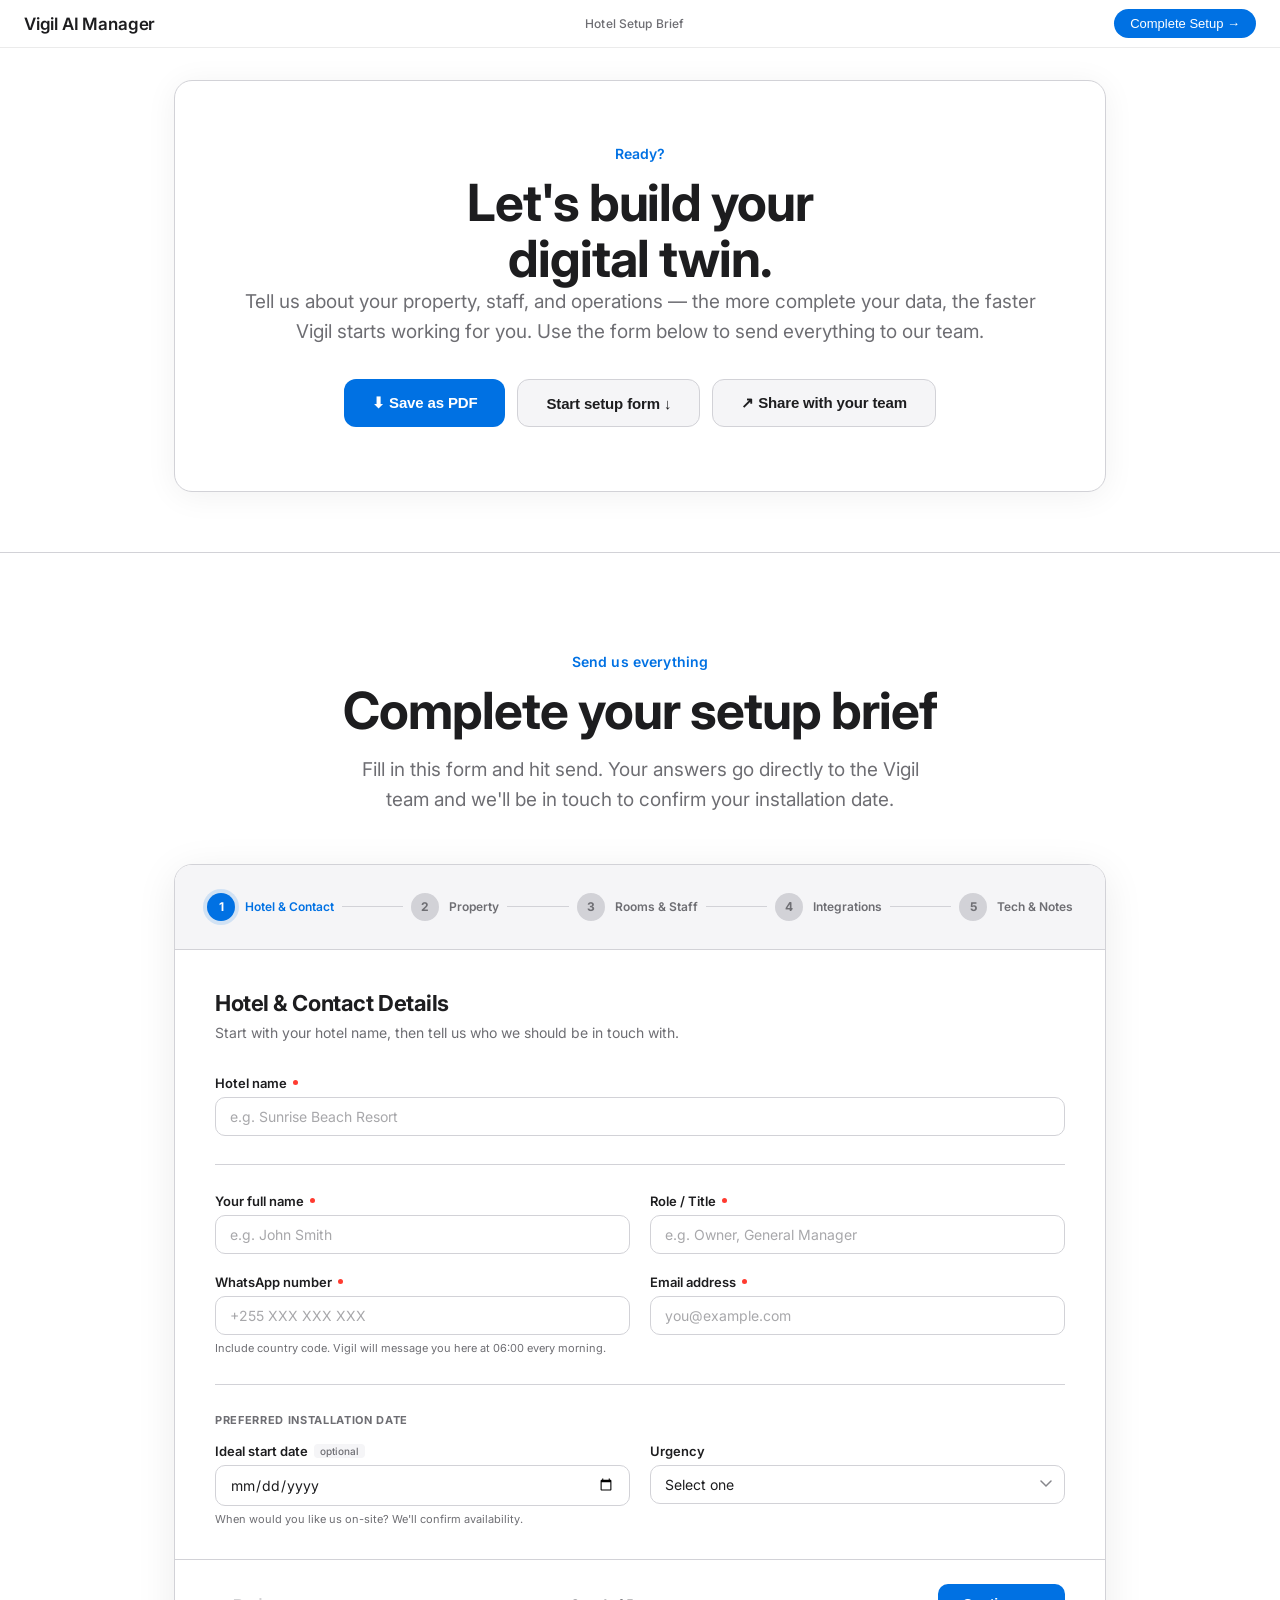
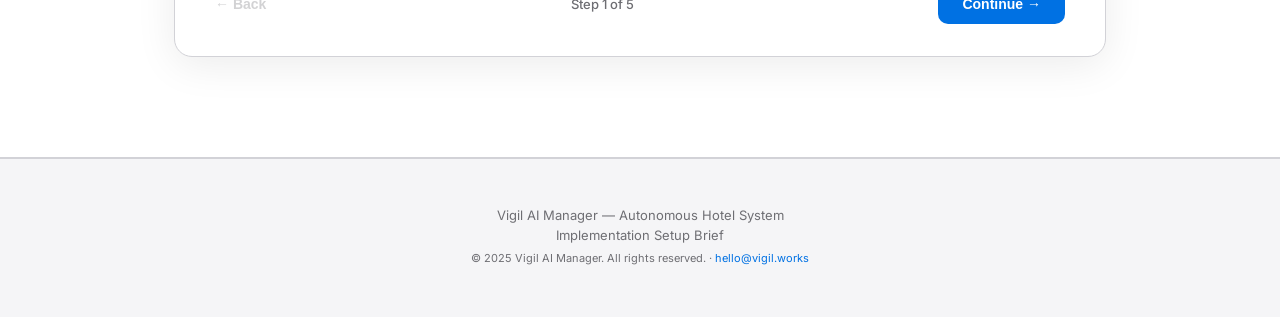
==== commit d7b578c2: "Update implementation.html" ====
--- a/implementation.html
+++ b/implementation.html
@@ -3,7 +3,7 @@
 <head>
 <meta charset="UTF-8">
 <meta name="viewport" content="width=device-width, initial-scale=1.0">
-<title>Vigil AI — Hotel Setup Brief</title>
+<title>Vigil AI Manager — Hotel Setup Brief</title>
 <link rel="preconnect" href="https://fonts.googleapis.com">
 <link href="https://fonts.googleapis.com/css2?family=Inter:wght@300;400;500;600;700&display=swap" rel="stylesheet">
 <style>
@@ -300,7 +300,7 @@
 
 <!-- NAV -->
 <nav>
-  <div class="nav-logo">Vigil AI</div>
+  <div class="nav-logo">Vigil AI Manager</div>
   <div class="nav-badge">Hotel Setup Brief</div>
   <button class="nav-cta" onclick="document.getElementById('submit-form').scrollIntoView({behavior:'smooth'})">Complete Setup →</button>
 </nav>
@@ -731,7 +731,7 @@
             <label class="checkbox-item" style="cursor:pointer">
               <input type="checkbox" id="f-confirm">
               <div class="checkbox-box"></div>
-              <div class="checkbox-item-text" style="font-size:13px;color:var(--text-secondary);line-height:1.5">I confirm that this information is accurate and I give Vigil AI permission to use it to configure our deployment. Credentials will be handled securely and not stored beyond installation.</div>
+              <div class="checkbox-item-text" style="font-size:13px;color:var(--text-secondary);line-height:1.5">I confirm that this information is accurate and I give Vigil AI manager permission to use it to configure our deployment. Credentials will be handled securely and not stored beyond installation.</div>
             </label>
           </div>
 
@@ -772,9 +772,9 @@
 
 <!-- FOOTER -->
 <footer>
-  <p>Vigil AI — Autonomous Hotel Management</p>
+  <p>Vigil AI Manager — Autonomous Hotel System</p>
   <p>Implementation Setup Brief</p>
-  <p style="margin-top:8px;font-size:11px">© 2025 Vigil AI. All rights reserved. · <a href="mailto:hello@vigil.works" style="color:var(--blue)">hello@vigil.works</a></p>
+  <p style="margin-top:8px;font-size:11px">© 2025 Vigil AI Manager. All rights reserved. · <a href="mailto:hello@vigil.works" style="color:var(--blue)">hello@vigil.works</a></p>
 </footer>
 
 <script>
@@ -876,7 +876,7 @@
 // ══ SHARE ══
 function shareGuide() {
   if (navigator.share) {
-    navigator.share({ title: 'Vigil AI — Hotel Setup Brief', url: window.location.href });
+    navigator.share({ title: 'Vigil AI Manager — Hotel Setup Brief', url: window.location.href });
   } else {
     navigator.clipboard?.writeText(window.location.href)
       .then(() => showToast('Link copied to clipboard'))
@@ -1120,7 +1120,7 @@
 
 function buildEmailBody(d) {
   return `
-Vigil AI — IMPLEMENTATION BRIEF
+Vigil AI Manager — IMPLEMENTATION BRIEF
 Received: ${d.submitted_at}
 ━━━━━━━━━━━━━━━━━━━━━━━━━━━━━━━━━━━━
 
@@ -1192,4 +1192,4 @@
 updateStepUI();
 </script>
 </body>
-</html>+</html>
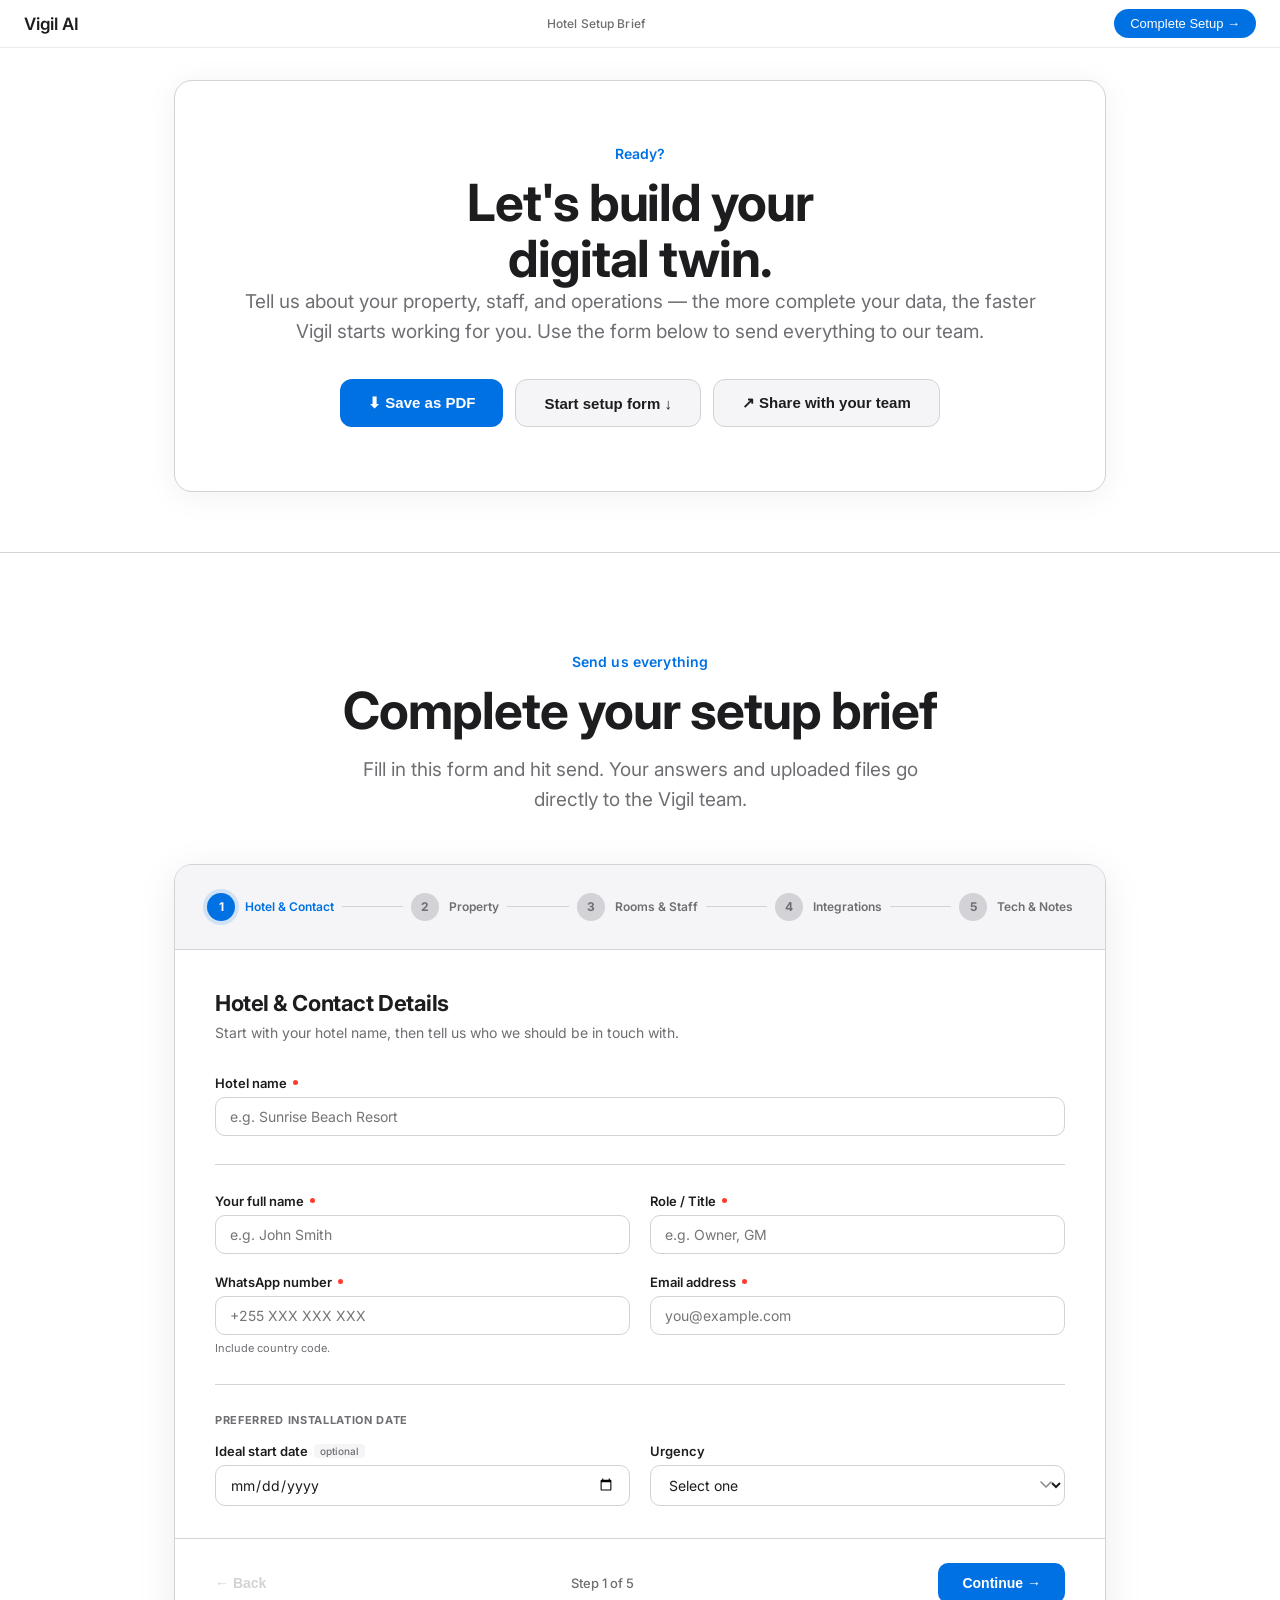
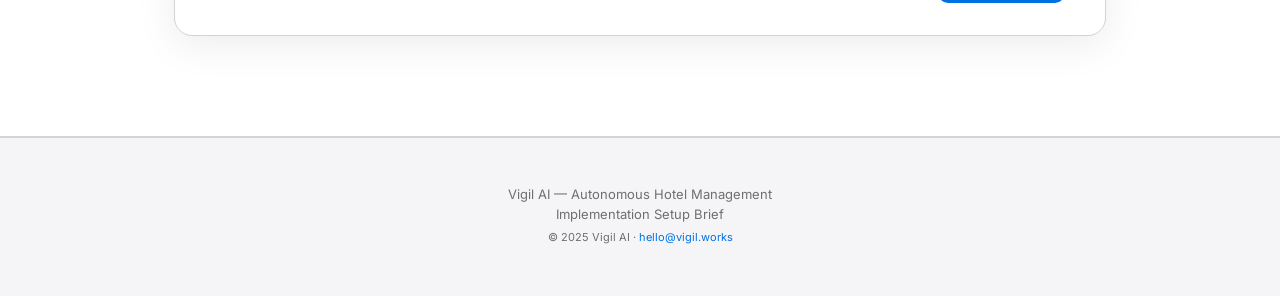
==== commit 1f67e795: "Add files via upload" ====
--- a/implementation.html
+++ b/implementation.html
@@ -3,11 +3,11 @@
 <head>
 <meta charset="UTF-8">
 <meta name="viewport" content="width=device-width, initial-scale=1.0">
-<title>Vigil AI Manager — Hotel Setup Brief</title>
+<title>Vigil AI — Hotel Setup Brief</title>
 <link rel="preconnect" href="https://fonts.googleapis.com">
 <link href="https://fonts.googleapis.com/css2?family=Inter:wght@300;400;500;600;700&display=swap" rel="stylesheet">
 <style>
-/* ── RESET & BASE ── */
+/* ── RESET & BASE (unchanged, same as before) ── */
 *, *::before, *::after { box-sizing: border-box; margin: 0; padding: 0; }
 html { scroll-behavior: smooth; font-size: 16px; }
 body {
@@ -20,7 +20,6 @@
 a { text-decoration: none; color: inherit; }
 img { max-width: 100%; display: block; }
 
-/* ── VARIABLES ── */
 :root {
   --blue: #0071e3;
   --blue-dark: #0064cc;
@@ -37,7 +36,6 @@
   --red: #ff3b30;
 }
 
-/* ── TYPOGRAPHY ── */
 .display { font-size: clamp(40px, 6vw, 80px); font-weight: 700; line-height: 1.05; letter-spacing: -0.025em; color: var(--text); }
 .headline { font-size: clamp(28px, 4vw, 52px); font-weight: 700; line-height: 1.1; letter-spacing: -0.02em; color: var(--text); }
 .title { font-size: clamp(20px, 2.5vw, 28px); font-weight: 600; line-height: 1.2; letter-spacing: -0.01em; color: var(--text); }
@@ -45,7 +43,6 @@
 .caption { font-size: 12px; font-weight: 500; letter-spacing: 0.06em; text-transform: uppercase; color: var(--text-secondary); }
 .eyebrow { font-size: 14px; font-weight: 600; letter-spacing: 0.01em; color: var(--blue); margin-bottom: 12px; }
 
-/* ── NAV ── */
 nav {
   position: fixed; top: 0; left: 0; right: 0; z-index: 1000;
   height: 48px;
@@ -71,39 +68,26 @@
   box-shadow: 0 0 6px rgba(0,113,227,0.4);
 }
 
-/* ── SECTION CONTAINERS ── */
 .section { padding: 100px 0; }
-.section-white { background: var(--white); }
 .section-gray { background: var(--gray-bg); }
 .container { max-width: 980px; margin: 0 auto; padding: 0 24px; }
 .text-center { text-align: center; }
 
-/* ── CTA BLOCK (hero card) ── */
 .cta-block { background: var(--white); border: 1px solid var(--gray-border); border-radius: var(--radius); padding: 64px 56px; text-align: center; box-shadow: 0 4px 32px rgba(0,0,0,0.06); margin-top: 80px; }
 .cta-buttons { display: flex; gap: 12px; justify-content: center; margin-top: 32px; flex-wrap: wrap; }
-.btn-primary { background: var(--blue); color: #fff; font-size: 15px; font-weight: 600; padding: 14px 28px; border-radius: 12px; border: none; cursor: pointer; transition: all 0.2s; letter-spacing: -0.01em; }
+.btn-primary { background: var(--blue); color: #fff; font-size: 15px; font-weight: 600; padding: 14px 28px; border-radius: 12px; border: none; cursor: pointer; transition: all 0.2s; }
 .btn-primary:hover { background: var(--blue-dark); transform: translateY(-1px); box-shadow: 0 4px 16px rgba(0,113,227,0.3); }
-.btn-secondary { background: var(--gray-bg); color: var(--text); font-size: 15px; font-weight: 600; padding: 14px 28px; border-radius: 12px; border: 1px solid var(--gray-border); cursor: pointer; transition: all 0.2s; letter-spacing: -0.01em; }
+.btn-secondary { background: var(--gray-bg); color: var(--text); font-size: 15px; font-weight: 600; padding: 14px 28px; border-radius: 12px; border: 1px solid var(--gray-border); cursor: pointer; transition: all 0.2s; }
 .btn-secondary:hover { background: #eaeaec; transform: translateY(-1px); }
 
-/* ── HR ── */
 .hr { border: none; border-top: 1px solid var(--gray-border); margin: 0; }
-
-/* ── FOOTER ── */
 footer { padding: 48px 24px; text-align: center; background: var(--gray-bg); border-top: 1px solid var(--gray-border); }
 footer p { font-size: 13px; color: var(--text-secondary); margin-bottom: 4px; }
 
-/* ── FADE-UP ANIMATION ── */
 .fade-up { opacity: 0; transform: translateY(24px); transition: opacity 0.6s ease, transform 0.6s ease; }
 .fade-up.visible { opacity: 1; transform: translateY(0); }
-.fade-delay-1 { transition-delay: 0.1s; }
-.fade-delay-2 { transition-delay: 0.2s; }
-.fade-delay-3 { transition-delay: 0.3s; }
-
-/* ═══════════════════════════════════════════════════════════
-   FORM SECTION
-   ═══════════════════════════════════════════════════════════ */
-
+
+/* FORM STYLES (same as before, abbreviated for brevity) */
 .form-section { background: var(--white); }
 .form-wrapper {
   background: var(--white);
@@ -112,8 +96,6 @@
   overflow: hidden;
   box-shadow: 0 8px 40px rgba(0,0,0,0.08);
 }
-
-/* Step progress header */
 .form-steps-header {
   display: flex; align-items: center; padding: 28px 32px;
   border-bottom: 1px solid var(--gray-border);
@@ -139,7 +121,6 @@
 .form-step-indicator.done .form-step-label { color: var(--green); }
 .form-step-connector.done { background: var(--green); }
 
-/* Form body */
 .form-body { padding: 40px 40px 32px; }
 .form-step { display: none; }
 .form-step.active { display: block; animation: fadeStep 0.3s ease; }
@@ -148,7 +129,6 @@
 .form-step-title { font-size: 22px; font-weight: 700; color: var(--text); margin-bottom: 6px; letter-spacing: -0.02em; }
 .form-step-desc { font-size: 14px; color: var(--text-secondary); margin-bottom: 32px; line-height: 1.5; }
 
-/* Form fields */
 .form-grid { display: grid; gap: 20px; }
 .form-grid-2 { grid-template-columns: 1fr 1fr; }
 .form-grid-3 { grid-template-columns: 1fr 1fr 1fr; }
@@ -163,97 +143,47 @@
   font-size: 14px; font-family: inherit; color: var(--text);
   background: var(--white);
   transition: border-color 0.2s, box-shadow 0.2s;
-  outline: none; -webkit-appearance: none;
+  outline: none;
 }
 .form-input:focus { border-color: var(--blue); box-shadow: 0 0 0 3px rgba(0,113,227,0.12); }
 .form-input.error { border-color: var(--red); box-shadow: 0 0 0 3px rgba(255,59,48,0.1); }
-.form-input::placeholder { color: var(--text-secondary); opacity: 0.6; }
-textarea.form-input { resize: vertical; min-height: 90px; line-height: 1.5; }
+textarea.form-input { resize: vertical; min-height: 90px; }
 select.form-input { cursor: pointer; background-image: url("data:image/svg+xml,%3Csvg xmlns='http://www.w3.org/2000/svg' width='12' height='8' viewBox='0 0 12 8'%3E%3Cpath d='M1 1l5 5 5-5' stroke='%2386868b' stroke-width='1.5' fill='none' stroke-linecap='round'/%3E%3C/svg%3E"); background-repeat: no-repeat; background-position: right 12px center; padding-right: 36px; }
 .form-hint { font-size: 11px; color: var(--text-secondary); line-height: 1.4; }
-.form-error-msg { font-size: 11px; color: var(--red); display: none; }
-.form-field.has-error .form-error-msg { display: block; }
-
-/* Staff table builder */
-.staff-table-wrap { border: 1px solid var(--gray-border); border-radius: var(--radius-sm); overflow: hidden; margin-bottom: 12px; }
-.staff-table-head { display: grid; grid-template-columns: 1fr 1fr 1fr 1fr 36px; gap: 0; background: var(--gray-bg); border-bottom: 1px solid var(--gray-border); }
-.staff-table-head div { padding: 8px 12px; font-size: 11px; font-weight: 700; color: var(--text-secondary); letter-spacing: 0.04em; text-transform: uppercase; }
-.staff-rows { display: flex; flex-direction: column; }
-.staff-row { display: grid; grid-template-columns: 1fr 1fr 1fr 1fr 36px; gap: 0; border-bottom: 1px solid var(--gray-bg); align-items: center; }
-.staff-row:last-child { border-bottom: none; }
-.staff-row input, .staff-row select { border: none; outline: none; padding: 10px 12px; font-size: 13px; font-family: inherit; color: var(--text); background: transparent; width: 100%; }
-.staff-row input:focus, .staff-row select:focus { background: rgba(0,113,227,0.03); }
-.staff-row select { cursor: pointer; }
-.staff-row-del { width: 36px; height: 36px; display: grid; place-items: center; cursor: pointer; color: var(--text-secondary); font-size: 16px; transition: color 0.15s; }
-.staff-row-del:hover { color: var(--red); }
-.btn-add-staff { display: inline-flex; align-items: center; gap: 6px; font-size: 13px; font-weight: 600; color: var(--blue); background: rgba(0,113,227,0.06); padding: 8px 16px; border-radius: 8px; cursor: pointer; transition: all 0.15s; border: none; }
+.form-divider { height: 1px; background: var(--gray-border); margin: 28px 0; }
+.form-section-label { font-size: 11px; font-weight: 700; letter-spacing: 0.06em; text-transform: uppercase; color: var(--text-secondary); margin-bottom: 16px; }
+
+/* Staff & Room tables (same as before) */
+.staff-table-wrap, .room-table-wrap { border: 1px solid var(--gray-border); border-radius: var(--radius-sm); overflow: hidden; margin-bottom: 12px; }
+.staff-table-head, .room-table-head { display: grid; background: var(--gray-bg); border-bottom: 1px solid var(--gray-border); }
+.staff-table-head { grid-template-columns: 1fr 1fr 1fr 1fr 36px; }
+.room-table-head { grid-template-columns: 2fr 1fr 1fr 36px; }
+.staff-table-head div, .room-table-head div { padding: 8px 12px; font-size: 11px; font-weight: 700; color: var(--text-secondary); text-transform: uppercase; }
+.staff-rows, .room-rows { display: flex; flex-direction: column; }
+.staff-row { display: grid; grid-template-columns: 1fr 1fr 1fr 1fr 36px; align-items: center; border-bottom: 1px solid var(--gray-bg); }
+.room-row { display: grid; grid-template-columns: 2fr 1fr 1fr 36px; align-items: center; border-bottom: 1px solid var(--gray-bg); }
+.staff-row input, .room-row input, .staff-row select { border: none; outline: none; padding: 10px 12px; font-size: 13px; background: transparent; width: 100%; }
+.staff-row-del, .room-row-del { width: 36px; height: 36px; display: grid; place-items: center; cursor: pointer; color: var(--text-secondary); font-size: 16px; }
+.staff-row-del:hover, .room-row-del:hover { color: var(--red); }
+.btn-add-staff { display: inline-flex; align-items: center; gap: 6px; font-size: 13px; font-weight: 600; color: var(--blue); background: rgba(0,113,227,0.06); padding: 8px 16px; border-radius: 8px; cursor: pointer; border: none; }
 .btn-add-staff:hover { background: rgba(0,113,227,0.1); }
 
-/* Room table */
-.room-table-wrap { border: 1px solid var(--gray-border); border-radius: var(--radius-sm); overflow: hidden; margin-bottom: 12px; }
-.room-table-head { display: grid; grid-template-columns: 2fr 1fr 1fr 36px; gap: 0; background: var(--gray-bg); border-bottom: 1px solid var(--gray-border); }
-.room-table-head div { padding: 8px 12px; font-size: 11px; font-weight: 700; color: var(--text-secondary); letter-spacing: 0.04em; text-transform: uppercase; }
-.room-rows { display: flex; flex-direction: column; }
-.room-row { display: grid; grid-template-columns: 2fr 1fr 1fr 36px; gap: 0; border-bottom: 1px solid var(--gray-bg); align-items: center; }
-.room-row:last-child { border-bottom: none; }
-.room-row input { border: none; outline: none; padding: 10px 12px; font-size: 13px; font-family: inherit; color: var(--text); background: transparent; width: 100%; }
-.room-row input:focus { background: rgba(0,113,227,0.03); }
-.room-row-del { width: 36px; height: 36px; display: grid; place-items: center; cursor: pointer; color: var(--text-secondary); font-size: 16px; transition: color 0.15s; }
-.room-row-del:hover { color: var(--red); }
-
-/* Checkbox group */
+/* Checkbox & Radio (same) */
 .checkbox-group { display: flex; flex-direction: column; gap: 10px; }
 .checkbox-item { display: flex; align-items: flex-start; gap: 10px; cursor: pointer; }
 .checkbox-item input[type="checkbox"] { display: none; }
-.checkbox-box { width: 18px; height: 18px; border-radius: 5px; border: 1.5px solid var(--gray-border); flex-shrink: 0; margin-top: 1px; display: grid; place-items: center; transition: all 0.15s; cursor: pointer; }
+.checkbox-box { width: 18px; height: 18px; border-radius: 5px; border: 1.5px solid var(--gray-border); flex-shrink: 0; margin-top: 1px; display: grid; place-items: center; }
 .checkbox-item input:checked + .checkbox-box { background: var(--blue); border-color: var(--blue); }
 .checkbox-item input:checked + .checkbox-box::after { content: ''; width: 10px; height: 6px; border-left: 2px solid #fff; border-bottom: 2px solid #fff; transform: rotate(-45deg) translateY(-1px); }
 .checkbox-item-text { font-size: 14px; color: var(--text); line-height: 1.4; }
-.checkbox-item-note { font-size: 12px; color: var(--text-secondary); margin-top: 2px; }
-
-/* Radio group */
 .radio-group { display: flex; flex-direction: column; gap: 8px; }
-.radio-item { display: flex; align-items: center; gap: 10px; cursor: pointer; padding: 10px 14px; border: 1.5px solid var(--gray-border); border-radius: 8px; transition: all 0.15s; }
-.radio-item:hover { border-color: var(--blue); background: rgba(0,113,227,0.02); }
+.radio-item { display: flex; align-items: center; gap: 10px; cursor: pointer; padding: 10px 14px; border: 1.5px solid var(--gray-border); border-radius: 8px; }
 .radio-item input[type="radio"] { display: none; }
-.radio-dot { width: 16px; height: 16px; border-radius: 50%; border: 1.5px solid var(--gray-border); display: grid; place-items: center; flex-shrink: 0; transition: all 0.15s; }
-.radio-item input:checked ~ .radio-label { color: var(--blue); font-weight: 600; }
+.radio-dot { width: 16px; height: 16px; border-radius: 50%; border: 1.5px solid var(--gray-border); display: grid; place-items: center; }
 .radio-item:has(input:checked) { border-color: var(--blue); background: rgba(0,113,227,0.04); }
 .radio-item:has(input:checked) .radio-dot { border-color: var(--blue); }
 .radio-item:has(input:checked) .radio-dot::after { content: ''; width: 8px; height: 8px; border-radius: 50%; background: var(--blue); }
 .radio-label { font-size: 14px; color: var(--text); }
-
-/* Form divider */
-.form-divider { height: 1px; background: var(--gray-border); margin: 28px 0; }
-.form-section-label { font-size: 11px; font-weight: 700; letter-spacing: 0.06em; text-transform: uppercase; color: var(--text-secondary); margin-bottom: 16px; }
-
-/* Form navigation */
-.form-nav { display: flex; align-items: center; justify-content: space-between; padding: 24px 40px 32px; border-top: 1px solid var(--gray-border); }
-.btn-form-prev { display: flex; align-items: center; gap: 6px; font-size: 14px; font-weight: 600; color: var(--text-secondary); background: none; border: none; cursor: pointer; padding: 10px 0; transition: color 0.15s; }
-.btn-form-prev:hover { color: var(--text); }
-.btn-form-prev:disabled { opacity: 0.3; cursor: default; }
-.btn-form-next { display: flex; align-items: center; gap: 8px; font-size: 14px; font-weight: 600; color: #fff; background: var(--blue); border: none; cursor: pointer; padding: 12px 24px; border-radius: 10px; transition: all 0.2s; }
-.btn-form-next:hover { background: var(--blue-dark); transform: translateY(-1px); box-shadow: 0 4px 14px rgba(0,113,227,0.25); }
-.btn-form-submit { display: flex; align-items: center; gap: 8px; font-size: 14px; font-weight: 600; color: #fff; background: var(--green); border: none; cursor: pointer; padding: 12px 28px; border-radius: 10px; transition: all 0.2s; }
-.btn-form-submit:hover { background: #2ab04e; transform: translateY(-1px); box-shadow: 0 4px 14px rgba(52,199,89,0.35); }
-.btn-form-submit:disabled { opacity: 0.6; cursor: default; transform: none; box-shadow: none; }
-.form-step-count { font-size: 13px; color: var(--text-secondary); font-weight: 500; }
-
-/* Success state */
-.form-success { display: none; text-align: center; padding: 80px 40px; animation: fadeStep 0.5s ease; }
-.form-success.active { display: block; }
-.form-success-icon { width: 72px; height: 72px; border-radius: 50%; background: rgba(52,199,89,0.12); display: grid; place-items: center; margin: 0 auto 24px; font-size: 32px; }
-.form-success h3 { font-size: 26px; font-weight: 700; color: var(--text); margin-bottom: 12px; letter-spacing: -0.02em; }
-.form-success p { font-size: 15px; color: var(--text-secondary); line-height: 1.6; max-width: 480px; margin: 0 auto 32px; }
-.form-summary-box { background: var(--gray-bg); border-radius: var(--radius-sm); padding: 20px 24px; text-align: left; max-width: 480px; margin: 0 auto 24px; font-size: 13px; line-height: 2; color: var(--text-secondary); }
-.form-summary-box strong { color: var(--text); }
-
-/* Sending overlay */
-.form-sending { display: none; text-align: center; padding: 60px 40px; }
-.form-sending.active { display: block; }
-.send-spinner { width: 40px; height: 40px; border: 3px solid var(--gray-border); border-top-color: var(--blue); border-radius: 50%; animation: spin 0.7s linear infinite; margin: 0 auto 20px; }
-@keyframes spin { to { transform: rotate(360deg); } }
-.form-sending p { font-size: 15px; color: var(--text-secondary); }
 
 /* File upload */
 .file-upload-zone { border: 2px dashed var(--gray-border); border-radius: var(--radius-sm); padding: 28px; text-align: center; cursor: pointer; transition: all 0.2s; background: var(--gray-bg); }
@@ -263,20 +193,31 @@
 .file-upload-text { font-size: 13px; color: var(--text-secondary); }
 .file-upload-text strong { color: var(--blue); }
 .file-list { display: flex; flex-direction: column; gap: 6px; margin-top: 12px; }
-.file-item { display: flex; align-items: center; gap: 8px; background: var(--white); border: 1px solid var(--gray-border); border-radius: 6px; padding: 6px 10px; font-size: 12px; color: var(--text); }
+.file-item { display: flex; align-items: center; gap: 8px; background: var(--white); border: 1px solid var(--gray-border); border-radius: 6px; padding: 6px 10px; font-size: 12px; }
 .file-item-name { flex: 1; overflow: hidden; text-overflow: ellipsis; white-space: nowrap; }
 .file-item-size { color: var(--text-secondary); flex-shrink: 0; }
-.file-item-del { cursor: pointer; color: var(--text-secondary); transition: color 0.15s; flex-shrink: 0; }
+.file-item-del { cursor: pointer; color: var(--text-secondary); flex-shrink: 0; }
 .file-item-del:hover { color: var(--red); }
-
-.file-attach-note {
-  background: rgba(255,159,10,0.08); border: 1px solid rgba(255,159,10,0.25);
-  border-radius: 8px; padding: 10px 14px; margin-top: 10px;
-  font-size: 12px; color: #7a4f00; line-height: 1.5;
-}
-.file-attach-note strong { color: #5a3800; }
-
-/* Responsive */
+.file-attach-note { background: rgba(255,159,10,0.08); border: 1px solid rgba(255,159,10,0.25); border-radius: 8px; padding: 10px 14px; margin-top: 10px; font-size: 12px; color: #7a4f00; line-height: 1.5; }
+
+/* Form navigation */
+.form-nav { display: flex; align-items: center; justify-content: space-between; padding: 24px 40px 32px; border-top: 1px solid var(--gray-border); }
+.btn-form-prev { display: flex; align-items: center; gap: 6px; font-size: 14px; font-weight: 600; color: var(--text-secondary); background: none; border: none; cursor: pointer; }
+.btn-form-prev:disabled { opacity: 0.3; cursor: default; }
+.btn-form-next { display: flex; align-items: center; gap: 8px; font-size: 14px; font-weight: 600; color: #fff; background: var(--blue); border: none; cursor: pointer; padding: 12px 24px; border-radius: 10px; }
+.btn-form-next:hover { background: var(--blue-dark); transform: translateY(-1px); }
+.btn-form-submit { display: flex; align-items: center; gap: 8px; font-size: 14px; font-weight: 600; color: #fff; background: var(--green); border: none; cursor: pointer; padding: 12px 28px; border-radius: 10px; }
+.btn-form-submit:hover { background: #2ab04e; }
+.form-step-count { font-size: 13px; color: var(--text-secondary); font-weight: 500; }
+
+/* Success / Sending */
+.form-success, .form-sending { display: none; text-align: center; padding: 80px 40px; }
+.form-success.active, .form-sending.active { display: block; }
+.form-success-icon { width: 72px; height: 72px; border-radius: 50%; background: rgba(52,199,89,0.12); display: grid; place-items: center; margin: 0 auto 24px; font-size: 32px; }
+.send-spinner { width: 40px; height: 40px; border: 3px solid var(--gray-border); border-top-color: var(--blue); border-radius: 50%; animation: spin 0.7s linear infinite; margin: 0 auto 20px; }
+@keyframes spin { to { transform: rotate(360deg); } }
+.form-summary-box { background: var(--gray-bg); border-radius: var(--radius-sm); padding: 20px 24px; text-align: left; max-width: 480px; margin: 0 auto 24px; font-size: 13px; line-height: 2; }
+
 @media (max-width: 768px) {
   .form-grid-2, .form-grid-3 { grid-template-columns: 1fr; }
   .staff-table-head, .staff-row { grid-template-columns: 1fr 1fr 36px; }
@@ -285,27 +226,20 @@
   .room-table-head, .room-row { grid-template-columns: 2fr 1fr 36px; }
   .room-table-head div:nth-child(3), .room-row input:nth-child(3) { display: none; }
   .form-body, .form-nav { padding-left: 20px; padding-right: 20px; }
-  .form-steps-header { padding: 20px; gap: 4px; }
-  .form-step-label { display: none; }
   .cta-block { padding: 40px 28px; margin-top: 60px; }
-  .form-nav { flex-wrap: wrap; gap: 12px; }
-  .section { padding: 60px 0; }
 }
 </style>
 </head>
 <body>
 
-<!-- PROGRESS BAR -->
 <div id="progress" class="progress-line" style="width:0%"></div>
-
-<!-- NAV -->
 <nav>
-  <div class="nav-logo">Vigil AI Manager</div>
+  <div class="nav-logo">Vigil AI</div>
   <div class="nav-badge">Hotel Setup Brief</div>
   <button class="nav-cta" onclick="document.getElementById('submit-form').scrollIntoView({behavior:'smooth'})">Complete Setup →</button>
 </nav>
 
-<!-- ══════════════════════════════════════════ HERO CARD (replaces old checklist) ══════════════════════════════════════════ -->
+<!-- Hero Card -->
 <div class="container">
   <div class="cta-block fade-up" style="margin-top: 80px;">
     <div class="eyebrow">Ready?</div>
@@ -321,94 +255,49 @@
 
 <hr class="hr" style="margin-top: 60px;">
 
-<!-- ══════════════════════════════════════════ SUBMIT FORM ══════════════════════════════════════════ -->
+<!-- FORM SECTION -->
 <section class="section section-gray form-section" id="submit-form">
   <div class="container">
     <div class="text-center fade-up" style="margin-bottom:48px">
       <div class="eyebrow">Send us everything</div>
       <h2 class="headline">Complete your setup brief</h2>
-      <p class="body-copy" style="max-width:560px;margin:16px auto 0">Fill in this form and hit send. Your answers go directly to the Vigil team and we'll be in touch to confirm your installation date.</p>
+      <p class="body-copy" style="max-width:560px;margin:16px auto 0">Fill in this form and hit send. Your answers and uploaded files go directly to the Vigil team.</p>
     </div>
 
     <div class="form-wrapper fade-up fade-delay-1">
-
-      <!-- Step progress header -->
+      <!-- Step header -->
       <div class="form-steps-header">
-        <div class="form-step-indicator active" id="si-1">
-          <div class="form-step-num">1</div>
-          <div class="form-step-label">Hotel & Contact</div>
-        </div>
+        <div class="form-step-indicator active" id="si-1"><div class="form-step-num">1</div><div class="form-step-label">Hotel & Contact</div></div>
         <div class="form-step-connector" id="sc-1"></div>
-        <div class="form-step-indicator" id="si-2">
-          <div class="form-step-num">2</div>
-          <div class="form-step-label">Property</div>
-        </div>
+        <div class="form-step-indicator" id="si-2"><div class="form-step-num">2</div><div class="form-step-label">Property</div></div>
         <div class="form-step-connector" id="sc-2"></div>
-        <div class="form-step-indicator" id="si-3">
-          <div class="form-step-num">3</div>
-          <div class="form-step-label">Rooms & Staff</div>
-        </div>
+        <div class="form-step-indicator" id="si-3"><div class="form-step-num">3</div><div class="form-step-label">Rooms & Staff</div></div>
         <div class="form-step-connector" id="sc-3"></div>
-        <div class="form-step-indicator" id="si-4">
-          <div class="form-step-num">4</div>
-          <div class="form-step-label">Integrations</div>
-        </div>
+        <div class="form-step-indicator" id="si-4"><div class="form-step-num">4</div><div class="form-step-label">Integrations</div></div>
         <div class="form-step-connector" id="sc-4"></div>
-        <div class="form-step-indicator" id="si-5">
-          <div class="form-step-num">5</div>
-          <div class="form-step-label">Tech & Notes</div>
-        </div>
+        <div class="form-step-indicator" id="si-5"><div class="form-step-num">5</div><div class="form-step-label">Tech & Notes</div></div>
       </div>
 
-      <!-- STEP 1: HOTEL & CONTACT -->
       <div class="form-body">
+        <!-- STEP 1 -->
         <div class="form-step active" id="step-1">
-          <div class="form-step-title">Hotel &amp; Contact Details</div>
+          <div class="form-step-title">Hotel & Contact Details</div>
           <div class="form-step-desc">Start with your hotel name, then tell us who we should be in touch with.</div>
           <div class="form-grid">
-            <div class="form-field" data-required>
-              <label>Hotel name <span class="required-dot"></span></label>
-              <input type="text" class="form-input" id="f-hotelname" placeholder="e.g. Sunrise Beach Resort" autocomplete="organization">
-            </div>
+            <div class="form-field" data-required><label>Hotel name <span class="required-dot"></span></label><input type="text" class="form-input" id="f-hotelname" placeholder="e.g. Sunrise Beach Resort"></div>
           </div>
           <div class="form-divider"></div>
           <div class="form-grid form-grid-2">
-            <div class="form-field" data-required>
-              <label>Your full name <span class="required-dot"></span></label>
-              <input type="text" class="form-input" id="f-name" placeholder="e.g. John Smith" autocomplete="name">
-            </div>
-            <div class="form-field" data-required>
-              <label>Role / Title <span class="required-dot"></span></label>
-              <input type="text" class="form-input" id="f-role" placeholder="e.g. Owner, General Manager">
-            </div>
-            <div class="form-field" data-required>
-              <label>WhatsApp number <span class="required-dot"></span></label>
-              <input type="tel" class="form-input" id="f-whatsapp" placeholder="+255 XXX XXX XXX" autocomplete="tel">
-              <span class="form-hint">Include country code. Vigil will message you here at 06:00 every morning.</span>
-            </div>
-            <div class="form-field" data-required>
-              <label>Email address <span class="required-dot"></span></label>
-              <input type="email" class="form-input" id="f-email" placeholder="you@example.com" autocomplete="email">
-            </div>
+            <div class="form-field" data-required><label>Your full name <span class="required-dot"></span></label><input type="text" class="form-input" id="f-name" placeholder="e.g. John Smith"></div>
+            <div class="form-field" data-required><label>Role / Title <span class="required-dot"></span></label><input type="text" class="form-input" id="f-role" placeholder="e.g. Owner, GM"></div>
+            <div class="form-field" data-required><label>WhatsApp number <span class="required-dot"></span></label><input type="tel" class="form-input" id="f-whatsapp" placeholder="+255 XXX XXX XXX"><span class="form-hint">Include country code.</span></div>
+            <div class="form-field" data-required><label>Email address <span class="required-dot"></span></label><input type="email" class="form-input" id="f-email" placeholder="you@example.com"></div>
           </div>
           <div class="form-divider"></div>
           <div class="form-section-label">Preferred installation date</div>
           <div class="form-grid form-grid-2">
-            <div class="form-field">
-              <label>Ideal start date <span class="opt-tag">optional</span></label>
-              <input type="date" class="form-input" id="f-date">
-              <span class="form-hint">When would you like us on-site? We'll confirm availability.</span>
-            </div>
-            <div class="form-field">
-              <label>Urgency</label>
-              <select class="form-input" id="f-urgency">
-                <option value="">Select one</option>
-                <option value="asap">ASAP — within 2 weeks</option>
-                <option value="month">Within the next month</option>
-                <option value="flexible">Flexible — we'll coordinate</option>
-                <option value="planning">Just planning ahead</option>
-              </select>
-            </div>
+            <div class="form-field"><label>Ideal start date <span class="opt-tag">optional</span></label><input type="date" class="form-input" id="f-date"></div>
+            <div class="form-field"><label>Urgency</label><select class="form-input" id="f-urgency"><option value="">Select one</option><option value="asap">ASAP — within 2 weeks</option><option value="month">Within the next month</option><option value="flexible">Flexible</option><option value="planning">Just planning ahead</option></select></div>
           </div>
         </div>
 
@@ -418,327 +307,111 @@
           <div class="form-step-desc">Tell us about your property so Vigil's database is accurate from day one.</div>
           <div class="form-grid">
             <div class="form-grid form-grid-3">
-              <div class="form-field" data-required>
-                <label>Total rooms / villas <span class="required-dot"></span></label>
-                <input type="number" class="form-input" id="f-rooms-total" placeholder="e.g. 8" min="1" max="500">
-              </div>
-              <div class="form-field">
-                <label>Max guest capacity <span class="opt-tag">optional</span></label>
-                <input type="number" class="form-input" id="f-capacity" placeholder="e.g. 24" min="1">
-              </div>
-              <div class="form-field">
-                <label>Total staff headcount <span class="opt-tag">optional</span></label>
-                <input type="number" class="form-input" id="f-staffcount" placeholder="e.g. 12" min="1">
-              </div>
+              <div class="form-field" data-required><label>Total rooms / villas <span class="required-dot"></span></label><input type="number" class="form-input" id="f-rooms-total" placeholder="e.g. 8" min="1"></div>
+              <div class="form-field"><label>Max guest capacity <span class="opt-tag">optional</span></label><input type="number" class="form-input" id="f-capacity" placeholder="e.g. 24"></div>
+              <div class="form-field"><label>Total staff headcount <span class="opt-tag">optional</span></label><input type="number" class="form-input" id="f-staffcount" placeholder="e.g. 12"></div>
             </div>
+            <div class="form-field"><label>Shared facilities</label><input type="text" class="form-input" id="f-facilities" placeholder="e.g. Pool, Beach Bar, Restaurant"></div>
+            <div class="form-field" data-required><label>Property address <span class="required-dot"></span></label><input type="text" class="form-input" id="f-address" placeholder="e.g. Paje Beach, Zanzibar"></div>
+            <div class="form-grid form-grid-2">
+              <div class="form-field"><label>Currency for rates</label><select class="form-input" id="f-currency"><option value="USD">USD</option><option value="EUR">EUR</option><option value="TZS">TZS</option><option value="GBP">GBP</option><option value="other">Other</option></select></div>
+              <div class="form-field"><label>Languages spoken by staff</label><input type="text" class="form-input" id="f-languages" placeholder="e.g. Swahili, English"></div>
+            </div>
+            <div class="form-field"><label>SOPs / Operating procedures <span class="opt-tag">optional</span></label><textarea class="form-input" id="f-sops" placeholder="Describe check-in, housekeeping standards, meal times, security rules..."></textarea></div>
+            <!-- SOP file upload -->
             <div class="form-field">
-              <label>Shared facilities</label>
-              <input type="text" class="form-input" id="f-facilities" placeholder="e.g. Pool, Beach Bar, Restaurant, Spa, Garden">
-              <span class="form-hint">List all facilities Vigil should know about. Use exact names.</span>
-            </div>
-            <div class="form-field" data-required>
-              <label>Property address <span class="required-dot"></span></label>
-              <input type="text" class="form-input" id="f-address" placeholder="e.g. Paje Beach, Zanzibar, Tanzania">
-            </div>
-            <div class="form-grid form-grid-2">
-              <div class="form-field">
-                <label>Currency for rates</label>
-                <select class="form-input" id="f-currency">
-                  <option value="USD">USD — US Dollar</option>
-                  <option value="EUR">EUR — Euro</option>
-                  <option value="TZS">TZS — Tanzanian Shilling</option>
-                  <option value="GBP">GBP — British Pound</option>
-                  <option value="KES">KES — Kenyan Shilling</option>
-                  <option value="MUR">MUR — Mauritian Rupee</option>
-                  <option value="ZAR">ZAR — South African Rand</option>
-                  <option value="other">Other</option>
-                </select>
-              </div>
-              <div class="form-field">
-                <label>Languages spoken by staff</label>
-                <input type="text" class="form-input" id="f-languages" placeholder="e.g. Swahili, English, French">
-              </div>
-            </div>
-            <div class="form-field">
-              <label>SOPs / Operating procedures <span class="opt-tag">optional</span></label>
-              <textarea class="form-input" id="f-sops" placeholder="Describe your check-in procedure, housekeeping standards, meal times, security rules, or any key SOPs. The more detail, the more accurately Vigil replicates your management style.&#10;&#10;e.g. Check-in: 14:00. Greet guests by name. Welcome drink at reception. Show room, explain facilities. Pool: no noise after 22:00..."></textarea>
-            </div>
-            <!-- New SOP file upload zone -->
-            <div class="form-field">
-              <label>SOP documents <span class="opt-tag">optional — upload PDF, Word, images, etc.</span></label>
+              <label>SOP documents <span class="opt-tag">optional — upload PDF, Word, images</span></label>
               <div class="file-upload-zone" id="sopDropZone" onclick="document.getElementById('sopFileInput').click()" ondrop="handleSopDrop(event)" ondragover="event.preventDefault()">
                 <div class="file-upload-icon">📄</div>
-                <div class="file-upload-text"><strong>Click to select SOP files</strong> or drag and drop<br>PDF, Word, Excel, images — any format</div>
+                <div class="file-upload-text"><strong>Click to select SOP files</strong> or drag and drop</div>
                 <div class="file-list" id="sopFileList"></div>
               </div>
               <input type="file" id="sopFileInput" multiple accept=".pdf,.doc,.docx,.xls,.xlsx,image/*" style="display:none" onchange="handleSopFileSelect(event)">
-              <div class="file-attach-note">
-                💡 <strong>Tip:</strong> Upload your existing SOP documents, staff handbooks, or any written procedures. These will be sent securely with your form submission.
-              </div>
+              <div class="file-attach-note">💡 Your files will be attached to the email sent to our team.</div>
             </div>
           </div>
         </div>
 
         <!-- STEP 3: ROOMS & STAFF -->
         <div class="form-step" id="step-3">
-          <div class="form-step-title">Rooms &amp; Staff Roster</div>
-          <div class="form-step-desc">Add your rooms/villas and staff members. Vigil uses this to build your property's digital twin.</div>
-
-          <div class="form-section-label" style="margin-bottom:10px">Rooms & Villas</div>
-          <div class="room-table-wrap">
-            <div class="room-table-head">
-              <div>Room / Villa Name</div>
-              <div>Max Guests</div>
-              <div>Rate / Night (USD)</div>
-              <div></div>
-            </div>
-            <div class="room-rows" id="roomRows">
-              <div class="room-row">
-                <input type="text" placeholder="e.g. Villa 1 – Ocean View">
-                <input type="number" placeholder="2" min="1" max="20">
-                <input type="number" placeholder="490" min="0">
-                <div class="room-row-del" onclick="delRow(this,'roomRows')">×</div>
-              </div>
-              <div class="room-row">
-                <input type="text" placeholder="e.g. Beach Bungalow A">
-                <input type="number" placeholder="3" min="1" max="20">
-                <input type="number" placeholder="320" min="0">
-                <div class="room-row-del" onclick="delRow(this,'roomRows')">×</div>
-              </div>
-            </div>
-          </div>
+          <div class="form-step-title">Rooms & Staff Roster</div>
+          <div class="form-step-desc">Add your rooms/villas and staff members.</div>
+          <div class="form-section-label">Rooms & Villas</div>
+          <div class="room-table-wrap"><div class="room-table-head"><div>Room / Villa Name</div><div>Max Guests</div><div>Rate / Night (USD)</div><div></div></div><div class="room-rows" id="roomRows"><div class="room-row"><input type="text" placeholder="Villa 1"><input type="number" placeholder="2"><input type="number" placeholder="490"><div class="room-row-del" onclick="delRow(this,'roomRows')">×</div></div><div class="room-row"><input type="text" placeholder="Beach Bungalow"><input type="number" placeholder="3"><input type="number" placeholder="320"><div class="room-row-del" onclick="delRow(this,'roomRows')">×</div></div></div></div>
           <button class="btn-add-staff" type="button" onclick="addRoomRow()">+ Add room / villa</button>
-
-          <div class="form-divider"></div>
-
-          <div class="form-section-label" style="margin-bottom:10px">Staff Roster</div>
-          <div class="staff-table-wrap">
-            <div class="staff-table-head">
-              <div>Full Name</div>
-              <div>Role</div>
-              <div>Phone (WhatsApp)</div>
-              <div>Language</div>
-              <div></div>
-            </div>
-            <div class="staff-rows" id="staffRows">
-              <div class="staff-row">
-                <input type="text" placeholder="e.g. Amina Juma">
-                <input type="text" placeholder="e.g. Head Housekeeper">
-                <input type="tel" placeholder="+255 XXX XXX XXX">
-                <select>
-                  <option value="">Language</option>
-                  <option value="swahili">Swahili</option>
-                  <option value="english">English</option>
-                  <option value="both">Both</option>
-                  <option value="french">French</option>
-                  <option value="arabic">Arabic</option>
-                  <option value="other">Other</option>
-                </select>
-                <div class="staff-row-del" onclick="delRow(this,'staffRows')">×</div>
-              </div>
-              <div class="staff-row">
-                <input type="text" placeholder="e.g. Kevin Owino">
-                <input type="text" placeholder="e.g. Security Guard">
-                <input type="tel" placeholder="+255 XXX XXX XXX">
-                <select>
-                  <option value="">Language</option>
-                  <option value="swahili">Swahili</option>
-                  <option value="english">English</option>
-                  <option value="both">Both</option>
-                  <option value="french">French</option>
-                  <option value="arabic">Arabic</option>
-                  <option value="other">Other</option>
-                </select>
-                <div class="staff-row-del" onclick="delRow(this,'staffRows')">×</div>
-              </div>
-            </div>
-          </div>
+          <div class="form-divider"></div>
+          <div class="form-section-label">Staff Roster</div>
+          <div class="staff-table-wrap"><div class="staff-table-head"><div>Full Name</div><div>Role</div><div>Phone (WhatsApp)</div><div>Language</div><div></div></div><div class="staff-rows" id="staffRows"><div class="staff-row"><input type="text" placeholder="Amina Juma"><input type="text" placeholder="Head Housekeeper"><input type="tel" placeholder="+255 XXX"><select><option value="">Language</option><option value="swahili">Swahili</option><option value="english">English</option></select><div class="staff-row-del" onclick="delRow(this,'staffRows')">×</div></div><div class="staff-row"><input type="text" placeholder="Kevin Owino"><input type="text" placeholder="Security"><input type="tel" placeholder="+255 XXX"><select><option value="">Language</option><option value="swahili">Swahili</option><option value="english">English</option></select><div class="staff-row-del" onclick="delRow(this,'staffRows')">×</div></div></div></div>
           <button class="btn-add-staff" type="button" onclick="addStaffRow()">+ Add staff member</button>
-
-          <div class="form-divider"></div>
-          <div class="form-field">
-            <label>Shift schedules <span class="opt-tag">optional</span></label>
-            <textarea class="form-input" id="f-shifts" placeholder="e.g.&#10;Housekeeping: 07:30–15:30 daily&#10;Security: 18:00–06:00 rotating (2 nights on, 2 off)&#10;F&amp;B: 06:30–22:00 split shifts"></textarea>
-          </div>
+          <div class="form-divider"></div>
+          <div class="form-field"><label>Shift schedules <span class="opt-tag">optional</span></label><textarea class="form-input" id="f-shifts" placeholder="e.g. Housekeeping: 07:30–15:30"></textarea></div>
         </div>
 
         <!-- STEP 4: INTEGRATIONS -->
         <div class="form-step" id="step-4">
-          <div class="form-step-title">Booking Channels &amp; Systems</div>
-          <div class="form-step-desc">Tell us which platforms your property uses. Credentials should be shared securely — we'll arrange a secure handoff for API keys during installation.</div>
-
+          <div class="form-step-title">Booking Channels & Systems</div>
+          <div class="form-step-desc">Tell us which platforms your property uses.</div>
           <div class="form-section-label">OTA Channels</div>
           <div class="form-grid form-grid-2">
-            <div class="form-field">
-              <label>Booking.com login email</label>
-              <input type="email" class="form-input" id="f-bdc-email" placeholder="your@email.com">
-            </div>
-            <div class="form-field">
-              <label>Booking.com Property ID</label>
-              <input type="text" class="form-input" id="f-bdc-pid" placeholder="e.g. 4521839">
-              <span class="form-hint">Extranet → Property → Settings → Property ID</span>
-            </div>
-            <div class="form-field">
-              <label>Airbnb listing URL or host email</label>
-              <input type="text" class="form-input" id="f-airbnb" placeholder="e.g. airbnb.com/rooms/XXXXXXX or host@email.com">
-            </div>
-            <div class="form-field">
-              <label>Other OTA channels <span class="opt-tag">optional</span></label>
-              <input type="text" class="form-input" id="f-other-ota" placeholder="e.g. Expedia, Hostelworld, direct website">
-            </div>
-          </div>
-
+            <div class="form-field"><label>Booking.com login email</label><input type="email" class="form-input" id="f-bdc-email"></div>
+            <div class="form-field"><label>Booking.com Property ID</label><input type="text" class="form-input" id="f-bdc-pid" placeholder="e.g. 4521839"></div>
+            <div class="form-field"><label>Airbnb listing URL or host email</label><input type="text" class="form-input" id="f-airbnb"></div>
+            <div class="form-field"><label>Other OTA channels</label><input type="text" class="form-input" id="f-other-ota"></div>
+          </div>
           <div class="form-divider"></div>
           <div class="form-section-label">Property Management System</div>
           <div class="form-grid form-grid-2">
-            <div class="form-field">
-              <label>PMS software used</label>
-              <select class="form-input" id="f-pms">
-                <option value="">Select or type below</option>
-                <option value="mews">Mews</option>
-                <option value="opera">Oracle Opera</option>
-                <option value="cloudbeds">Cloudbeds</option>
-                <option value="little-hotelier">Little Hotelier</option>
-                <option value="beds24">Beds24</option>
-                <option value="smoobu">Smoobu</option>
-                <option value="excel">Excel / Spreadsheets</option>
-                <option value="none">No PMS — manual</option>
-                <option value="other">Other</option>
-              </select>
-            </div>
-            <div class="form-field">
-              <label>PMS name (if "Other") <span class="opt-tag">optional</span></label>
-              <input type="text" class="form-input" id="f-pms-other" placeholder="e.g. Frontdesk Anywhere">
-            </div>
-            <div class="form-field">
-              <label>POS system for restaurant / bar <span class="opt-tag">optional</span></label>
-              <select class="form-input" id="f-pos">
-                <option value="">Select one</option>
-                <option value="square">Square</option>
-                <option value="izettle">iZettle / Zettle</option>
-                <option value="lightspeed">Lightspeed</option>
-                <option value="toast">Toast</option>
-                <option value="manual">Manual / no POS</option>
-                <option value="other">Other</option>
-              </select>
-            </div>
-            <div class="form-field">
-              <label>Accounting software <span class="opt-tag">optional</span></label>
-              <select class="form-input" id="f-accounting">
-                <option value="">Select one</option>
-                <option value="quickbooks">QuickBooks</option>
-                <option value="xero">Xero</option>
-                <option value="wave">Wave</option>
-                <option value="sage">Sage</option>
-                <option value="spreadsheets">Manual spreadsheets</option>
-                <option value="none">None</option>
-                <option value="other">Other</option>
-              </select>
-            </div>
-          </div>
-
+            <div class="form-field"><label>PMS software used</label><select class="form-input" id="f-pms"><option value="">Select</option><option value="mews">Mews</option><option value="cloudbeds">Cloudbeds</option><option value="none">No PMS</option><option value="other">Other</option></select></div>
+            <div class="form-field"><label>PMS name (if "Other")</label><input type="text" class="form-input" id="f-pms-other"></div>
+            <div class="form-field"><label>POS system</label><select class="form-input" id="f-pos"><option value="">Select</option><option value="square">Square</option><option value="manual">Manual</option></select></div>
+            <div class="form-field"><label>Accounting software</label><select class="form-input" id="f-accounting"><option value="">Select</option><option value="quickbooks">QuickBooks</option><option value="none">None</option></select></div>
+          </div>
           <div class="form-divider"></div>
           <div class="form-section-label">Active channels</div>
           <div class="checkbox-group">
-            <label class="checkbox-item"><input type="checkbox" name="channels" value="whatsapp"><div class="checkbox-box"></div><div><div class="checkbox-item-text">WhatsApp Business (Twilio integration)</div></div></label>
-            <label class="checkbox-item"><input type="checkbox" name="channels" value="email"><div class="checkbox-box"></div><div><div class="checkbox-item-text">Email (SMTP — guest confirmations and alerts)</div></div></label>
-            <label class="checkbox-item"><input type="checkbox" name="channels" value="calendar"><div class="checkbox-box"></div><div><div class="checkbox-item-text">Google Calendar (staff scheduling)</div></div></label>
-            <label class="checkbox-item"><input type="checkbox" name="channels" value="cctv"><div class="checkbox-box"></div><div><div class="checkbox-item-text">CCTV / security cameras on-property</div></div></label>
-            <label class="checkbox-item"><input type="checkbox" name="channels" value="inventory"><div class="checkbox-box"></div><div><div class="checkbox-item-text">Inventory / stock management system</div></div></label>
-            <label class="checkbox-item"><input type="checkbox" name="channels" value="channel-manager"><div class="checkbox-box"></div><div><div class="checkbox-item-text">Channel Manager (Siteminder, Cloudbeds, etc.)</div></div></label>
+            <label class="checkbox-item"><input type="checkbox" name="channels" value="whatsapp"><div class="checkbox-box"></div><div class="checkbox-item-text">WhatsApp Business</div></label>
+            <label class="checkbox-item"><input type="checkbox" name="channels" value="email"><div class="checkbox-box"></div><div class="checkbox-item-text">Email (SMTP)</div></label>
+            <label class="checkbox-item"><input type="checkbox" name="channels" value="cctv"><div class="checkbox-box"></div><div class="checkbox-item-text">CCTV / security cameras</div></label>
           </div>
         </div>
 
-        <!-- STEP 5: TECH & NOTES (floor plan upload remains) -->
+        <!-- STEP 5: TECH & NOTES + floor plan upload -->
         <div class="form-step" id="step-5">
-          <div class="form-step-title">Technical Setup &amp; Final Notes</div>
-          <div class="form-step-desc">Last step. Tell us about your infrastructure and anything else Vigil should know before we arrive.</div>
-
+          <div class="form-step-title">Technical Setup & Final Notes</div>
+          <div class="form-step-desc">Tell us about your infrastructure and anything else.</div>
           <div class="form-section-label">Server / Infrastructure</div>
           <div class="form-grid form-grid-2">
-            <div class="form-field">
-              <label>Dedicated on-property server?</label>
-              <div class="radio-group">
-                <label class="radio-item"><input type="radio" name="server" value="yes"><div class="radio-dot"></div><span class="radio-label">Yes — dedicated PC/server</span></label>
-                <label class="radio-item"><input type="radio" name="server" value="laptop"><div class="radio-dot"></div><span class="radio-label">Laptop that stays on</span></label>
-                <label class="radio-item"><input type="radio" name="server" value="cloud"><div class="radio-dot"></div><span class="radio-label">Cloud server (VPS)</span></label>
-                <label class="radio-item"><input type="radio" name="server" value="none"><div class="radio-dot"></div><span class="radio-label">Nothing yet — we need advice</span></label>
-              </div>
-            </div>
-            <div class="form-field">
-              <label>Internet connection quality</label>
-              <select class="form-input" id="f-internet">
-                <option value="">Select one</option>
-                <option value="fiber">Fiber — fast and reliable</option>
-                <option value="adsl">ADSL / broadband — ok</option>
-                <option value="lte">4G/LTE only</option>
-                <option value="slow">Slow and unreliable</option>
-                <option value="unknown">Not sure</option>
-              </select>
-              <span class="form-hint">Run speedtest.net to check — upload speed matters most for CCTV.</span>
-            </div>
+            <div class="form-field"><label>Dedicated on-property server?</label><div class="radio-group"><label class="radio-item"><input type="radio" name="server" value="yes"><div class="radio-dot"></div><span class="radio-label">Yes — dedicated PC</span></label><label class="radio-item"><input type="radio" name="server" value="laptop"><div class="radio-dot"></div><span class="radio-label">Laptop that stays on</span></label><label class="radio-item"><input type="radio" name="server" value="none"><div class="radio-dot"></div><span class="radio-label">Nothing yet</span></label></div></div>
+            <div class="form-field"><label>Internet connection quality</label><select class="form-input" id="f-internet"><option value="">Select</option><option value="fiber">Fiber</option><option value="lte">4G/LTE</option><option value="slow">Slow</option></select></div>
           </div>
           <div class="form-grid form-grid-2" style="margin-top:20px">
-            <div class="form-field">
-              <label>Router brand/model <span class="opt-tag">optional</span></label>
-              <input type="text" class="form-input" id="f-router" placeholder="e.g. TP-Link Archer C6">
-            </div>
-            <div class="form-field">
-              <label>Camera system / NVR <span class="opt-tag">optional</span></label>
-              <input type="text" class="form-input" id="f-cameras" placeholder="e.g. Hikvision DS-7616NI-I2/16P NVR, 8 cameras">
-            </div>
-          </div>
-
+            <div class="form-field"><label>Router brand/model</label><input type="text" class="form-input" id="f-router"></div>
+            <div class="form-field"><label>Camera system / NVR</label><input type="text" class="form-input" id="f-cameras"></div>
+          </div>
           <div class="form-divider"></div>
           <div class="form-section-label">Slack workspace</div>
           <div class="form-grid form-grid-2">
-            <div class="form-field">
-              <label>Slack workspace created?</label>
-              <div class="radio-group">
-                <label class="radio-item"><input type="radio" name="slack-status" value="yes"><div class="radio-dot"></div><span class="radio-label">Yes — workspace is ready</span></label>
-                <label class="radio-item"><input type="radio" name="slack-status" value="partially"><div class="radio-dot"></div><span class="radio-label">Partially — in progress</span></label>
-                <label class="radio-item"><input type="radio" name="slack-status" value="no"><div class="radio-dot"></div><span class="radio-label">Not yet — will do before install</span></label>
-              </div>
-            </div>
-            <div class="form-field">
-              <label>Slack workspace URL <span class="opt-tag">optional</span></label>
-              <input type="text" class="form-input" id="f-slack-url" placeholder="e.g. yourhotel.slack.com">
-            </div>
-          </div>
-
-          <div class="form-divider"></div>
-          <div class="form-field">
-            <label>Floor plan / property map <span class="opt-tag">optional</span></label>
+            <div class="form-field"><label>Slack workspace created?</label><div class="radio-group"><label class="radio-item"><input type="radio" name="slack-status" value="yes"><div class="radio-dot"></div><span class="radio-label">Yes</span></label><label class="radio-item"><input type="radio" name="slack-status" value="no"><div class="radio-dot"></div><span class="radio-label">Not yet</span></label></div></div>
+            <div class="form-field"><label>Slack workspace URL</label><input type="text" class="form-input" id="f-slack-url" placeholder="yourhotel.slack.com"></div>
+          </div>
+          <div class="form-divider"></div>
+          <!-- Floor plan upload -->
+          <div class="form-field"><label>Floor plan / property map <span class="opt-tag">optional</span></label>
             <div class="file-upload-zone" id="floorDropZone" onclick="document.getElementById('floorFileInput').click()" ondrop="handleFloorDrop(event)" ondragover="event.preventDefault()">
               <div class="file-upload-icon">🗺️</div>
-              <div class="file-upload-text"><strong>Click to select files</strong> or drag and drop<br>Photo, PDF, or sketch of your property — any format</div>
+              <div class="file-upload-text"><strong>Click to select files</strong> or drag and drop</div>
               <div class="file-list" id="floorFileList"></div>
             </div>
             <input type="file" id="floorFileInput" multiple accept="image/*,.pdf,.doc,.docx,.xls,.xlsx" style="display:none" onchange="handleFloorFileSelect(event)">
-            <div class="file-attach-note">
-              ⚠️ <strong>Note:</strong> Files will be attached to the email sent to our team. All documents are handled securely.
-            </div>
-          </div>
-
-          <div class="form-divider"></div>
-          <div class="form-field">
-            <label>Anything else we should know</label>
-            <textarea class="form-input" id="f-notes" style="min-height:120px" placeholder="Tell us anything that will help us prepare: unique property quirks, seasonal constraints, specific staff issues, problem areas, things that didn't work with previous systems, or requests for the Vigil configuration."></textarea>
-          </div>
-
-          <!-- Confirmation -->
+          </div>
+          <div class="form-divider"></div>
+          <div class="form-field"><label>Anything else we should know</label><textarea class="form-input" id="f-notes" style="min-height:120px"></textarea></div>
           <div style="background:rgba(0,113,227,0.04);border:1px solid rgba(0,113,227,0.12);border-radius:10px;padding:18px 20px;margin-top:24px">
-            <label class="checkbox-item" style="cursor:pointer">
-              <input type="checkbox" id="f-confirm">
-              <div class="checkbox-box"></div>
-              <div class="checkbox-item-text" style="font-size:13px;color:var(--text-secondary);line-height:1.5">I confirm that this information is accurate and I give Vigil AI manager permission to use it to configure our deployment. Credentials will be handled securely and not stored beyond installation.</div>
-            </label>
-          </div>
-
+            <label class="checkbox-item"><input type="checkbox" id="f-confirm"><div class="checkbox-box"></div><div class="checkbox-item-text" style="font-size:13px;">I confirm that this information is accurate and I give Vigil AI permission to use it to configure our deployment.</div></label>
+          </div>
         </div>
       </div>
 
-      <!-- FORM NAVIGATION -->
       <div class="form-nav">
         <button class="btn-form-prev" id="btn-prev" onclick="formPrev()" disabled>← Back</button>
         <div class="form-step-count" id="form-step-count">Step 1 of 5</div>
@@ -746,183 +419,105 @@
         <button class="btn-form-submit" id="btn-submit" style="display:none" onclick="submitForm()">✉ Send to Vigil Team</button>
       </div>
 
-      <!-- SENDING STATE -->
-      <div class="form-sending" id="form-sending">
-        <div class="send-spinner"></div>
-        <p>Sending your brief to the Vigil team…</p>
-      </div>
-
-      <!-- SUCCESS STATE -->
+      <div class="form-sending" id="form-sending"><div class="send-spinner"></div><p>Sending your brief and files to the Vigil team…</p></div>
       <div class="form-success" id="form-success">
         <div class="form-success-icon">✅</div>
         <h3>Brief received. We're on it.</h3>
-        <p>Your implementation brief has been sent to <strong>hello@vigil.works</strong>. The Vigil team will review your details and reach out within 24 hours to confirm your installation date.</p>
+        <p>Your implementation brief and uploaded files have been sent to <strong>hello@vigil.works</strong>. The Vigil team will review and reach out within 24 hours.</p>
         <div class="form-summary-box" id="form-summary-box"></div>
         <div style="display:flex;gap:12px;justify-content:center;flex-wrap:wrap">
-          <button class="btn-primary" onclick="window.print()">⬇ Save this page as PDF</button>
+          <button class="btn-primary" onclick="window.print()">⬇ Save as PDF</button>
           <button class="btn-secondary" onclick="shareGuide()">↗ Share with your team</button>
         </div>
       </div>
-
     </div>
   </div>
 </section>
 
 <hr class="hr">
-
-<!-- FOOTER -->
-<footer>
-  <p>Vigil AI Manager — Autonomous Hotel System</p>
-  <p>Implementation Setup Brief</p>
-  <p style="margin-top:8px;font-size:11px">© 2025 Vigil AI Manager. All rights reserved. · <a href="mailto:hello@vigil.works" style="color:var(--blue)">hello@vigil.works</a></p>
-</footer>
+<footer><p>Vigil AI — Autonomous Hotel Management</p><p>Implementation Setup Brief</p><p style="margin-top:8px;font-size:11px">© 2025 Vigil AI · <a href="mailto:hello@vigil.works" style="color:var(--blue)">hello@vigil.works</a></p></footer>
 
 <script>
 // ═══════════════════════════════════════
-// FORM SUBMISSION — formsubmit.co with file attachments
+// FILE ATTACHMENTS VIA FORMSUBMIT.CO (with _file: true)
 // ═══════════════════════════════════════
 const SUBMIT_ENDPOINT = 'https://formsubmit.co/ajax/hello@vigil.works';
 
-// File collections
 let sopFiles = [];
 let floorFiles = [];
 
 // SOP file handlers
 function handleSopFileSelect(e) {
   const files = Array.from(e.target.files);
-  files.forEach(f => {
-    if (!sopFiles.find(x => x.name === f.name)) sopFiles.push(f);
-  });
+  files.forEach(f => { if (!sopFiles.find(x => x.name === f.name)) sopFiles.push(f); });
   renderSopFileList();
 }
-
 function handleSopDrop(e) {
   e.preventDefault();
   const files = Array.from(e.dataTransfer.files);
-  files.forEach(f => {
-    if (!sopFiles.find(x => x.name === f.name)) sopFiles.push(f);
-  });
+  files.forEach(f => { if (!sopFiles.find(x => x.name === f.name)) sopFiles.push(f); });
   renderSopFileList();
 }
-
 function renderSopFileList() {
   const list = document.getElementById('sopFileList');
   const zone = document.getElementById('sopDropZone');
-  list.innerHTML = sopFiles.map((f, i) => `
-    <div class="file-item">
-      <span style="font-size:14px">📄</span>
-      <span class="file-item-name">${f.name}</span>
-      <span class="file-item-size">${(f.size / 1024).toFixed(0)} KB</span>
-      <span class="file-item-del" onclick="removeSopFile(${i})">✕</span>
-    </div>
-  `).join('');
-  zone.classList.toggle('has-files', sopFiles.length > 0);
-}
-
-function removeSopFile(i) {
-  sopFiles.splice(i, 1);
-  renderSopFileList();
-}
-
-// Floor plan file handlers
+  if (!list) return;
+  list.innerHTML = sopFiles.map((f, i) => `<div class="file-item"><span>📄</span><span class="file-item-name">${f.name}</span><span class="file-item-size">${(f.size/1024).toFixed(0)} KB</span><span class="file-item-del" onclick="removeSopFile(${i})">✕</span></div>`).join('');
+  if (zone) zone.classList.toggle('has-files', sopFiles.length > 0);
+}
+function removeSopFile(i) { sopFiles.splice(i,1); renderSopFileList(); }
+
+// Floor plan handlers
 function handleFloorFileSelect(e) {
   const files = Array.from(e.target.files);
-  files.forEach(f => {
-    if (!floorFiles.find(x => x.name === f.name)) floorFiles.push(f);
-  });
+  files.forEach(f => { if (!floorFiles.find(x => x.name === f.name)) floorFiles.push(f); });
   renderFloorFileList();
 }
-
 function handleFloorDrop(e) {
   e.preventDefault();
   const files = Array.from(e.dataTransfer.files);
-  files.forEach(f => {
-    if (!floorFiles.find(x => x.name === f.name)) floorFiles.push(f);
-  });
+  files.forEach(f => { if (!floorFiles.find(x => x.name === f.name)) floorFiles.push(f); });
   renderFloorFileList();
 }
-
 function renderFloorFileList() {
   const list = document.getElementById('floorFileList');
   const zone = document.getElementById('floorDropZone');
-  list.innerHTML = floorFiles.map((f, i) => `
-    <div class="file-item">
-      <span style="font-size:14px">🗺️</span>
-      <span class="file-item-name">${f.name}</span>
-      <span class="file-item-size">${(f.size / 1024).toFixed(0)} KB</span>
-      <span class="file-item-del" onclick="removeFloorFile(${i})">✕</span>
-    </div>
-  `).join('');
-  zone.classList.toggle('has-files', floorFiles.length > 0);
-}
-
-function removeFloorFile(i) {
-  floorFiles.splice(i, 1);
-  renderFloorFileList();
-}
-
-// ══ PROGRESS BAR ══
+  if (!list) return;
+  list.innerHTML = floorFiles.map((f, i) => `<div class="file-item"><span>🗺️</span><span class="file-item-name">${f.name}</span><span class="file-item-size">${(f.size/1024).toFixed(0)} KB</span><span class="file-item-del" onclick="removeFloorFile(${i})">✕</span></div>`).join('');
+  if (zone) zone.classList.toggle('has-files', floorFiles.length > 0);
+}
+function removeFloorFile(i) { floorFiles.splice(i,1); renderFloorFileList(); }
+
+// Progress & fade
 window.addEventListener('scroll', () => {
   const pct = (window.scrollY / (document.body.scrollHeight - window.innerHeight)) * 100;
   document.getElementById('progress').style.width = Math.min(pct, 100) + '%';
 });
-
-// ══ FADE-UP OBSERVER ══
-const observer = new IntersectionObserver((entries) => {
-  entries.forEach(e => { if (e.isIntersecting) e.target.classList.add('visible'); });
-}, { threshold: 0.06 });
+const observer = new IntersectionObserver((entries) => { entries.forEach(e => { if (e.isIntersecting) e.target.classList.add('visible'); }); }, { threshold: 0.06 });
 document.querySelectorAll('.fade-up').forEach(el => observer.observe(el));
 
-// ══ SHARE ══
 function shareGuide() {
-  if (navigator.share) {
-    navigator.share({ title: 'Vigil AI Manager — Hotel Setup Brief', url: window.location.href });
-  } else {
-    navigator.clipboard?.writeText(window.location.href)
-      .then(() => showToast('Link copied to clipboard'))
-      .catch(() => showToast('URL: ' + window.location.href));
-  }
-}
-
+  if (navigator.share) navigator.share({ title: 'Vigil AI — Hotel Setup Brief', url: window.location.href });
+  else navigator.clipboard?.writeText(window.location.href).then(() => showToast('Link copied')).catch(() => alert(window.location.href));
+}
 function showToast(msg, type='info') {
   const t = document.createElement('div');
-  t.style.cssText = `
-    position:fixed;bottom:24px;left:50%;transform:translateX(-50%) translateY(8px);
-    background:${type==='error'?'#ff3b30':'#1d1d1f'};color:#fff;
-    padding:12px 20px;border-radius:10px;font-size:14px;font-weight:500;
-    z-index:9999;opacity:0;transition:all 0.25s;white-space:nowrap;
-    box-shadow:0 8px 24px rgba(0,0,0,0.2);
-  `;
+  t.style.cssText = `position:fixed;bottom:24px;left:50%;transform:translateX(-50%);background:${type==='error'?'#ff3b30':'#1d1d1f'};color:#fff;padding:12px 20px;border-radius:10px;font-size:14px;z-index:9999;`;
   t.textContent = msg;
   document.body.appendChild(t);
-  requestAnimationFrame(() => { t.style.opacity='1'; t.style.transform='translateX(-50%) translateY(0)'; });
-  setTimeout(() => {
-    t.style.opacity='0';
-    t.style.transform='translateX(-50%) translateY(8px)';
-    setTimeout(() => t.remove(), 300);
-  }, 3500);
-}
-
-// ══ MULTI-STEP FORM ══
+  setTimeout(() => t.remove(), 3500);
+}
+
+// Multi-step form
 let currentStep = 1;
 const totalSteps = 5;
-
 function updateStepUI() {
-  for (let i = 1; i <= totalSteps; i++) {
-    const s = document.getElementById('step-' + i);
-    if (s) s.classList.toggle('active', i === currentStep);
+  for (let i=1;i<=totalSteps;i++) document.getElementById('step-'+i)?.classList.toggle('active', i===currentStep);
+  for (let i=1;i<=totalSteps;i++) {
+    const ind = document.getElementById('si-'+i);
+    if(ind) { ind.classList.remove('active','done'); if(i===currentStep) ind.classList.add('active'); else if(i<currentStep) ind.classList.add('done'); }
   }
-  for (let i = 1; i <= totalSteps; i++) {
-    const ind = document.getElementById('si-' + i);
-    if (!ind) continue;
-    ind.classList.remove('active','done');
-    if (i === currentStep) ind.classList.add('active');
-    else if (i < currentStep) ind.classList.add('done');
-  }
-  for (let i = 1; i < totalSteps; i++) {
-    const c = document.getElementById('sc-' + i);
-    if (c) c.classList.toggle('done', i < currentStep);
-  }
+  for (let i=1;i<totalSteps;i++) { const c = document.getElementById('sc-'+i); if(c) c.classList.toggle('done', i<currentStep); }
   document.getElementById('btn-prev').disabled = currentStep === 1;
   document.getElementById('form-step-count').textContent = `Step ${currentStep} of ${totalSteps}`;
   const isLast = currentStep === totalSteps;
@@ -930,247 +525,92 @@
   document.getElementById('btn-submit').style.display = isLast ? '' : 'none';
   window.scrollTo({ top: document.getElementById('submit-form').offsetTop - 60, behavior: 'smooth' });
 }
-
 function validateStep(step) {
-  const stepEl = document.getElementById('step-' + step);
-  if (!stepEl) return true;
-  const required = stepEl.querySelectorAll('[data-required] .form-input, [data-required] input[type="text"], [data-required] input[type="email"], [data-required] input[type="tel"], [data-required] input[type="number"]');
+  const stepEl = document.getElementById('step-'+step);
+  const required = stepEl.querySelectorAll('[data-required] .form-input');
   let valid = true;
-  required.forEach(input => {
-    const field = input.closest('.form-field');
-    if (!input.value.trim()) {
-      field?.classList.add('has-error');
-      valid = false;
-    } else {
-      field?.classList.remove('has-error');
-    }
-  });
-  if (!valid) showToast('Please fill in all required fields', 'error');
+  required.forEach(inp => { if(!inp.value.trim()) { inp.closest('.form-field')?.classList.add('has-error'); valid=false; } else { inp.closest('.form-field')?.classList.remove('has-error'); } });
+  if(!valid) showToast('Please fill in all required fields', 'error');
   return valid;
 }
-
-function formNext() {
-  if (!validateStep(currentStep)) return;
-  if (currentStep < totalSteps) { currentStep++; updateStepUI(); }
-}
-
-function formPrev() {
-  if (currentStep > 1) { currentStep--; updateStepUI(); }
-}
-
-// ══ ROW BUILDERS ══
+function formNext() { if(validateStep(currentStep) && currentStep<totalSteps) { currentStep++; updateStepUI(); } }
+function formPrev() { if(currentStep>1) { currentStep--; updateStepUI(); } }
+
+// Row builders
 function addRoomRow() {
-  const row = document.createElement('div');
-  row.className = 'room-row';
-  row.innerHTML = `
-    <input type="text" placeholder="Room / Villa name">
-    <input type="number" placeholder="Guests" min="1" max="20">
-    <input type="number" placeholder="Rate" min="0">
-    <div class="room-row-del" onclick="delRow(this,'roomRows')">×</div>
-  `;
+  const row = document.createElement('div'); row.className='room-row';
+  row.innerHTML = `<input type="text" placeholder="Room name"><input type="number" placeholder="Guests"><input type="number" placeholder="Rate"><div class="room-row-del" onclick="delRow(this,'roomRows')">×</div>`;
   document.getElementById('roomRows').appendChild(row);
 }
-
 function addStaffRow() {
-  const row = document.createElement('div');
-  row.className = 'staff-row';
-  row.innerHTML = `
-    <input type="text" placeholder="Full Name">
-    <input type="text" placeholder="Role">
-    <input type="tel" placeholder="+XXX XXX XXX">
-    <select>
-      <option value="">Language</option>
-      <option value="swahili">Swahili</option>
-      <option value="english">English</option>
-      <option value="both">Both</option>
-      <option value="french">French</option>
-      <option value="arabic">Arabic</option>
-      <option value="other">Other</option>
-    </select>
-    <div class="staff-row-del" onclick="delRow(this,'staffRows')">×</div>
-  `;
+  const row = document.createElement('div'); row.className='staff-row';
+  row.innerHTML = `<input type="text" placeholder="Full Name"><input type="text" placeholder="Role"><input type="tel" placeholder="Phone"><select><option value="">Language</option><option value="swahili">Swahili</option><option value="english">English</option></select><div class="staff-row-del" onclick="delRow(this,'staffRows')">×</div>`;
   document.getElementById('staffRows').appendChild(row);
 }
-
-function delRow(btn, containerId) {
-  const rows = document.getElementById(containerId).querySelectorAll('.room-row,.staff-row');
-  if (rows.length > 1) btn.closest('.room-row,.staff-row').remove();
-}
-
-// ══ COLLECT FORM DATA (for email body) ══
+function delRow(btn, containerId) { btn.closest('.room-row,.staff-row')?.remove(); }
+
+// Collect text data
 function collectFormData() {
-  const g = id => (document.getElementById(id)?.value || '').trim();
-  // Rooms
+  const g = id => document.getElementById(id)?.value.trim() || '';
   const roomRows = document.querySelectorAll('#roomRows .room-row');
-  const rooms_list = Array.from(roomRows).map(r => {
-    const inputs = r.querySelectorAll('input');
-    return `${inputs[0]?.value || ''} | Max: ${inputs[1]?.value || '?'} guests | $${inputs[2]?.value || '?'}/night`;
-  }).filter(x => x.trim().replace(/\|/g,'').trim()).join('\n') || 'Not provided';
-  // Staff
+  const rooms_list = Array.from(roomRows).map(r => { const inp = r.querySelectorAll('input'); return `${inp[0]?.value||''} | Max: ${inp[1]?.value||'?'} | $${inp[2]?.value||'?'}`; }).join('\n');
   const staffRows = document.querySelectorAll('#staffRows .staff-row');
-  const staff_list = Array.from(staffRows).map(r => {
-    const inputs = r.querySelectorAll('input');
-    const sel = r.querySelector('select');
-    return `${inputs[0]?.value || ''} — ${inputs[1]?.value || ''} | ${inputs[2]?.value || ''} | ${sel?.value || ''}`;
-  }).filter(x => x.trim().replace(/[|—]/g,'').trim()).join('\n') || 'Not provided';
-  // Active channels
-  const channels = Array.from(document.querySelectorAll('[name="channels"]:checked')).map(c => c.value).join(', ') || 'None selected';
-  // Server
-  const server_setup = (document.querySelector('[name="server"]:checked')?.value) || 'Not specified';
-  // Slack status
-  const slack_status = (document.querySelector('[name="slack-status"]:checked')?.value) || 'Not specified';
-
+  const staff_list = Array.from(staffRows).map(r => { const inp = r.querySelectorAll('input'); const sel = r.querySelector('select'); return `${inp[0]?.value||''} — ${inp[1]?.value||''} | ${inp[2]?.value||''} | ${sel?.value||''}`; }).join('\n');
+  const channels = Array.from(document.querySelectorAll('[name="channels"]:checked')).map(c=>c.value).join(', ');
+  const server_setup = document.querySelector('[name="server"]:checked')?.value || '';
+  const slack_status = document.querySelector('[name="slack-status"]:checked')?.value || '';
   return {
-    hotel_name: g('f-hotelname'),
-    contact_name: g('f-name'),
-    contact_role: g('f-role'),
-    contact_whatsapp: g('f-whatsapp'),
-    contact_email: g('f-email'),
-    install_date: g('f-date'),
-    install_urgency: g('f-urgency'),
-    address: g('f-address'),
-    rooms_total: g('f-rooms-total'),
-    capacity: g('f-capacity'),
-    staff_count: g('f-staffcount'),
-    facilities: g('f-facilities'),
-    currency: g('f-currency'),
-    languages: g('f-languages'),
-    sops_text: g('f-sops'),
-    rooms_list,
-    staff_list,
-    shifts: g('f-shifts'),
-    bdc_email: g('f-bdc-email'),
-    bdc_property_id: g('f-bdc-pid'),
-    airbnb: g('f-airbnb'),
-    other_ota: g('f-other-ota'),
-    pms: g('f-pms'),
-    pms_other: g('f-pms-other'),
-    pos: g('f-pos'),
-    accounting: g('f-accounting'),
-    active_channels: channels,
-    server_setup,
-    internet: g('f-internet'),
-    router: g('f-router'),
-    cameras: g('f-cameras'),
-    slack_status,
-    slack_url: g('f-slack-url'),
-    notes: g('f-notes'),
-    sop_files_count: sopFiles.length,
-    floor_files_count: floorFiles.length,
-    submitted_at: new Date().toISOString().replace('T',' ').slice(0,19) + ' UTC',
+    hotel_name: g('f-hotelname'), contact_name: g('f-name'), contact_role: g('f-role'),
+    contact_whatsapp: g('f-whatsapp'), contact_email: g('f-email'), install_date: g('f-date'),
+    install_urgency: g('f-urgency'), address: g('f-address'), rooms_total: g('f-rooms-total'),
+    capacity: g('f-capacity'), staff_count: g('f-staffcount'), facilities: g('f-facilities'),
+    currency: g('f-currency'), languages: g('f-languages'), sops_text: g('f-sops'),
+    rooms_list, staff_list, shifts: g('f-shifts'), bdc_email: g('f-bdc-email'),
+    bdc_property_id: g('f-bdc-pid'), airbnb: g('f-airbnb'), other_ota: g('f-other-ota'),
+    pms: g('f-pms'), pms_other: g('f-pms-other'), pos: g('f-pos'), accounting: g('f-accounting'),
+    active_channels: channels, server_setup, internet: g('f-internet'), router: g('f-router'),
+    cameras: g('f-cameras'), slack_status, slack_url: g('f-slack-url'), notes: g('f-notes'),
+    sop_files_count: sopFiles.length, floor_files_count: floorFiles.length,
+    submitted_at: new Date().toISOString().replace('T',' ').slice(0,19)
   };
 }
 
-// ══ SUBMIT WITH FILES ══
+// Submit with files
 async function submitForm() {
   const confirm = document.getElementById('f-confirm');
-  if (!confirm?.checked) {
-    showToast('Please confirm your information is accurate', 'error');
-    return;
-  }
-
+  if (!confirm?.checked) { showToast('Please confirm your information is accurate', 'error'); return; }
   const data = collectFormData();
-  if (!data.hotel_name) { showToast('Please enter your hotel name', 'error'); return; }
-  if (!data.contact_name) { showToast('Please enter your name', 'error'); return; }
-  if (!data.contact_whatsapp) { showToast('Please enter your WhatsApp number', 'error'); return; }
-
-  // Prepare FormData
+  if (!data.hotel_name || !data.contact_name || !data.contact_whatsapp) { showToast('Please fill in hotel name, your name, and WhatsApp', 'error'); return; }
+
   const formData = new FormData();
   formData.append('_subject', `Vigil Setup Brief — ${data.hotel_name} — ${data.contact_name}`);
   formData.append('_replyto', data.contact_email);
-  formData.append('_template', 'table');
-  formData.append('_captcha', 'false');
-  
-  // Append all fields
-  for (const [key, val] of Object.entries(data)) {
-    formData.append(key, val);
-  }
-  
-  // Append SOP files
-  for (const file of sopFiles) {
-    formData.append('sop_documents[]', file);
-  }
-  // Append floor plan files
-  for (const file of floorFiles) {
-    formData.append('floor_plan_files[]', file);
-  }
-
-  // UI: hide form, show sending
+  formData.append('_file', 'true');   // CRITICAL: enables file attachments
+  // Append all text fields
+  for (const [key, val] of Object.entries(data)) formData.append(key, val);
+  // Append files
+  for (const f of sopFiles) formData.append('sop_documents[]', f);
+  for (const f of floorFiles) formData.append('floor_plan_files[]', f);
+
   document.querySelectorAll('.form-body, .form-steps-header, .form-nav').forEach(el => el.style.display = 'none');
   document.getElementById('form-sending').classList.add('active');
 
   try {
-    const res = await fetch(SUBMIT_ENDPOINT, {
-      method: 'POST',
-      body: formData,
-    });
-    if (!res.ok) throw new Error('HTTP ' + res.status);
+    const res = await fetch(SUBMIT_ENDPOINT, { method: 'POST', body: formData });
     const json = await res.json();
-    if (json.success !== 'true' && json.success !== true) throw new Error('formsubmit returned error');
+    if (!res.ok || (json.success !== 'true' && json.success !== true)) throw new Error();
     showSuccess(data);
   } catch (err) {
-    console.warn('formsubmit.co failed, falling back to mailto without files:', err);
-    // Fallback: send email without files but with note
+    console.warn('Form submit failed, fallback to mailto without files', err);
     const bodyText = buildEmailBody(data);
-    const mailto = buildMailto(data, bodyText);
+    const mailto = `mailto:hello@vigil.works?subject=${encodeURIComponent(`Vigil Setup Brief — ${data.hotel_name}`)}&body=${encodeURIComponent(bodyText.substring(0,2000))}`;
     window.location.href = mailto;
     setTimeout(() => showSuccess(data), 1800);
   }
 }
 
 function buildEmailBody(d) {
-  return `
-Vigil AI Manager — IMPLEMENTATION BRIEF
-Received: ${d.submitted_at}
-━━━━━━━━━━━━━━━━━━━━━━━━━━━━━━━━━━━━
-
-HOTEL: ${d.hotel_name}
-CONTACT: ${d.contact_name} (${d.contact_role}) | WhatsApp: ${d.contact_whatsapp} | Email: ${d.contact_email}
-Install: ${d.install_date || 'Not specified'} (${d.install_urgency || 'flexible'})
-
-PROPERTY
-Address: ${d.address}
-Rooms: ${d.rooms_total} | Capacity: ${d.capacity} | Staff: ${d.staff_count}
-Facilities: ${d.facilities}
-Currency: ${d.currency} | Languages: ${d.languages}
-
-SOPs (text):
-${d.sops_text || 'Not provided'}
-
-ROOMS:
-${d.rooms_list}
-
-STAFF:
-${d.staff_list}
-
-SHIFTS: ${d.shifts || 'Not provided'}
-
-INTEGRATIONS
-Booking.com: ${d.bdc_email} / ID: ${d.bdc_property_id}
-Airbnb: ${d.airbnb}
-Other OTAs: ${d.other_ota}
-PMS: ${d.pms} ${d.pms_other ? '('+d.pms_other+')' : ''}
-POS: ${d.pos} | Accounting: ${d.accounting}
-Active channels: ${d.active_channels}
-
-TECH
-Server: ${d.server_setup} | Internet: ${d.internet}
-Router: ${d.router} | Cameras: ${d.cameras}
-Slack: ${d.slack_status} (${d.slack_url})
-
-FILES UPLOADED: SOP files: ${d.sop_files_count}, Floor plans: ${d.floor_files_count}
-
-NOTES:
-${d.notes || 'None'}
-
-━━━━━━━━━━━━━━━━━━━━━━━━━━━━━━━━━━━━
-  `.trim();
-}
-
-function buildMailto(d, body) {
-  const subject = encodeURIComponent(`Vigil Setup Brief — ${d.hotel_name} — ${d.contact_name}`);
-  const shortBody = encodeURIComponent(`Vigil Setup Brief from ${d.contact_name} (${d.hotel_name})\n\nPlease see attached details (files not included in this fallback email).\n\nContact: ${d.contact_whatsapp} | ${d.contact_email}\nProperty: ${d.address}\nRooms: ${d.rooms_total} | Staff: ${d.staff_count}\nUrgency: ${d.install_urgency}\n\nFull details:\n${body.substring(0,1500)}`);
-  return `mailto:hello@vigil.works?subject=${subject}&body=${shortBody}`;
+  return `Vigil AI Brief\nHotel: ${d.hotel_name}\nContact: ${d.contact_name} (${d.contact_whatsapp})\nRooms: ${d.rooms_total}\nStaff: ${d.staff_count}\nSOP text: ${d.sops_text}\nFiles uploaded: SOPs=${d.sop_files_count}, Floor=${d.floor_files_count}\n(File attachments not included in this fallback email)`;
 }
 
 function showSuccess(data) {
@@ -1180,16 +620,14 @@
     <strong>Hotel:</strong> ${data.hotel_name}<br>
     <strong>Contact:</strong> ${data.contact_name} · ${data.contact_whatsapp}<br>
     <strong>Rooms:</strong> ${data.rooms_total || '?'} | <strong>Staff:</strong> ${data.staff_count || '?'}<br>
-    <strong>Installation:</strong> ${data.install_date || 'To be confirmed'} (${data.install_urgency || 'flexible'})<br>
-    <strong>SOP files:</strong> ${data.sop_files_count} uploaded<br>
-    <strong>Floor plan files:</strong> ${data.floor_files_count} uploaded<br>
+    <strong>SOP files:</strong> ${data.sop_files_count} attached<br>
+    <strong>Floor plan files:</strong> ${data.floor_files_count} attached<br>
     <strong>Sent to:</strong> hello@vigil.works
   `;
   document.querySelector('.form-steps-header').style.display = 'none';
 }
 
-// Initialize
 updateStepUI();
 </script>
 </body>
-</html>
+</html>
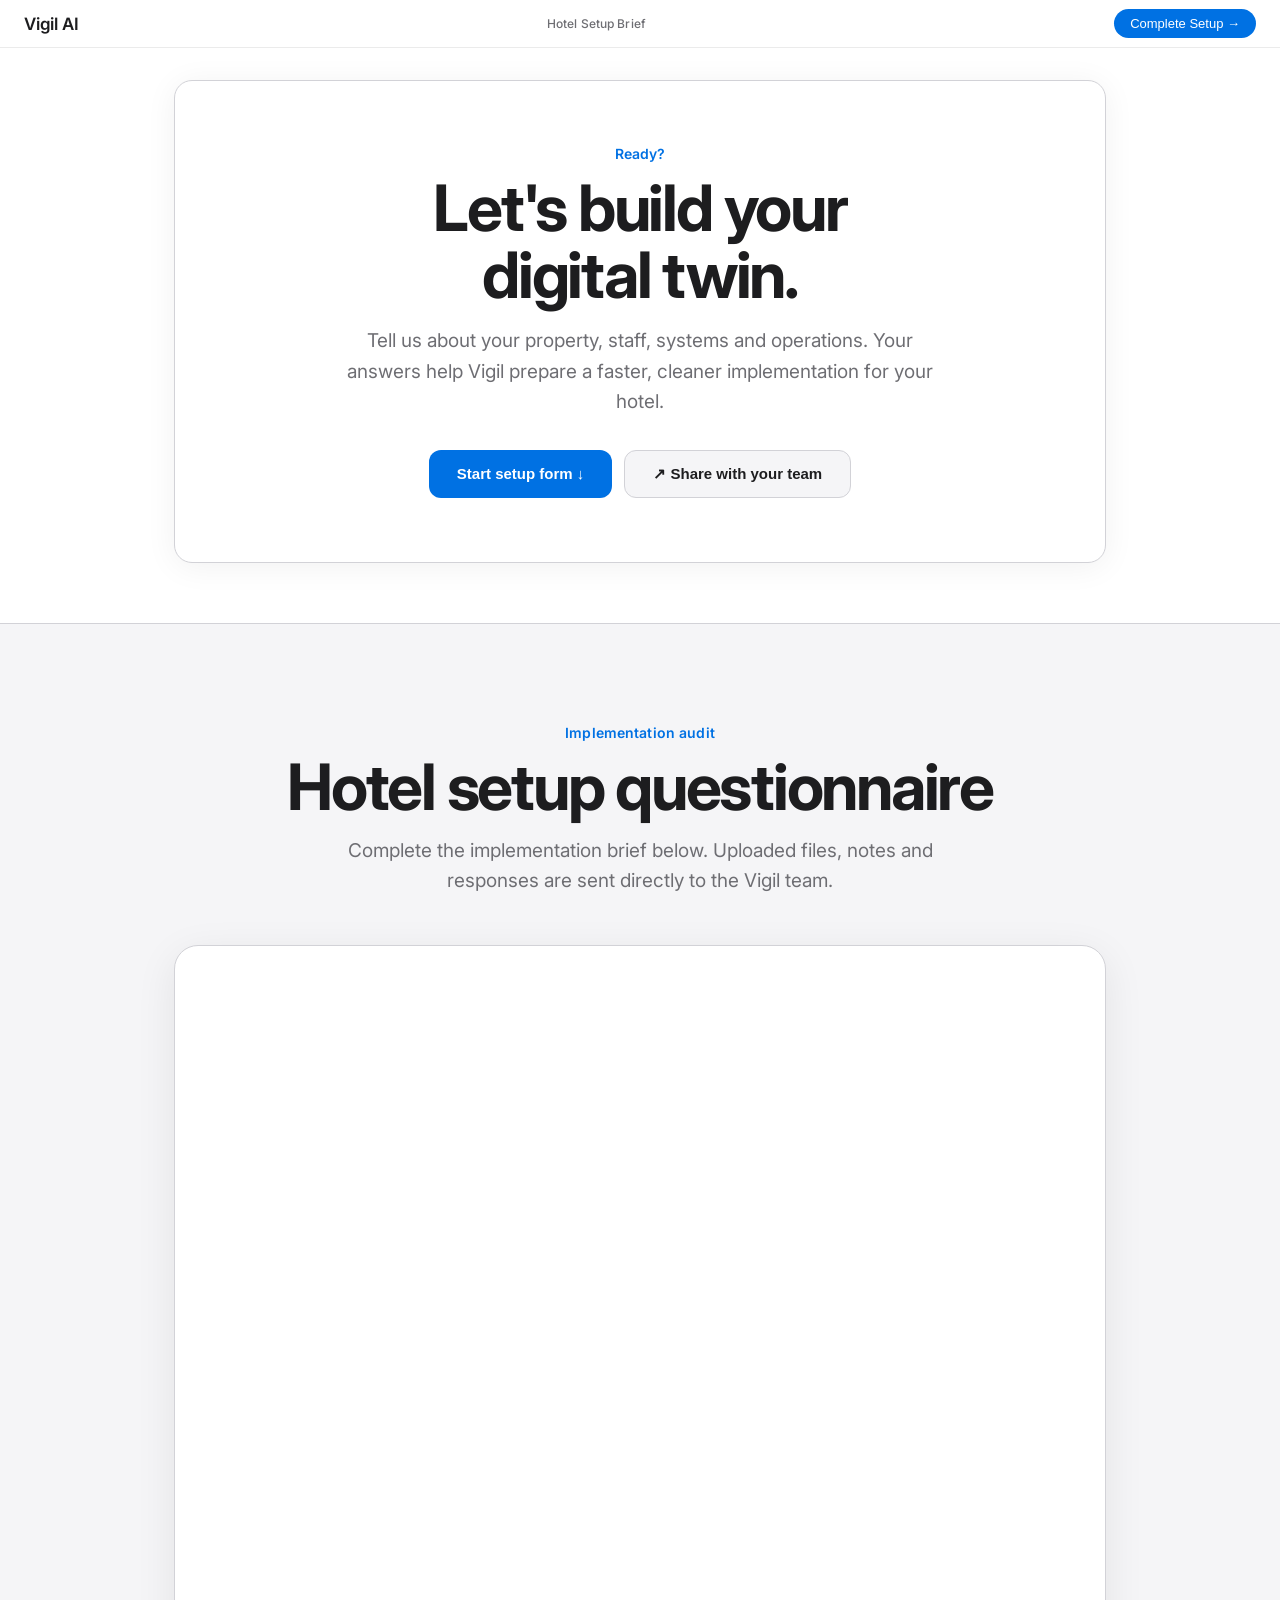
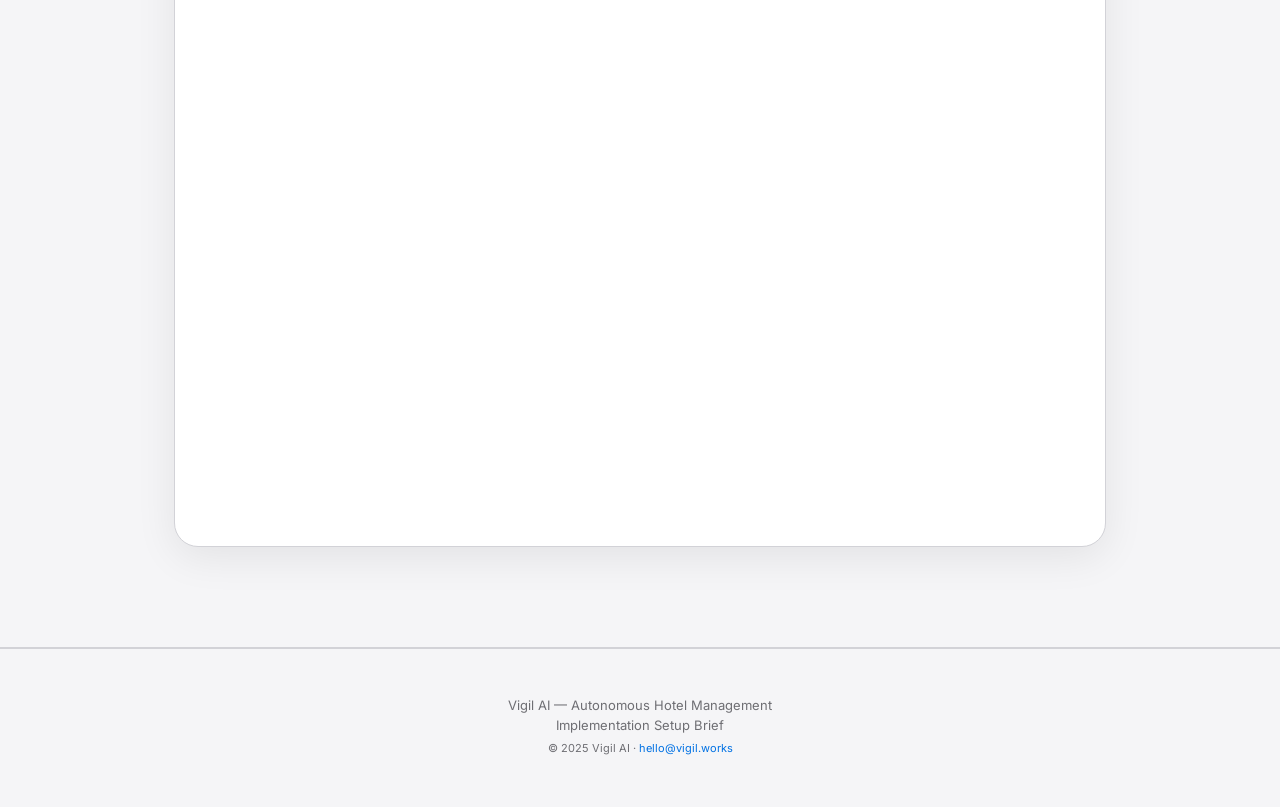
==== commit 50735473: "Update implementation.html" ====
--- a/implementation.html
+++ b/implementation.html
@@ -4,12 +4,15 @@
 <meta charset="UTF-8">
 <meta name="viewport" content="width=device-width, initial-scale=1.0">
 <title>Vigil AI — Hotel Setup Brief</title>
+
 <link rel="preconnect" href="https://fonts.googleapis.com">
 <link href="https://fonts.googleapis.com/css2?family=Inter:wght@300;400;500;600;700&display=swap" rel="stylesheet">
+
 <style>
-/* ── RESET & BASE (unchanged, same as before) ── */
 *, *::before, *::after { box-sizing: border-box; margin: 0; padding: 0; }
+
 html { scroll-behavior: smooth; font-size: 16px; }
+
 body {
   font-family: -apple-system, BlinkMacSystemFont, 'Inter', 'Segoe UI', sans-serif;
   color: #1d1d1f;
@@ -17,617 +20,342 @@
   -webkit-font-smoothing: antialiased;
   overflow-x: hidden;
 }
+
 a { text-decoration: none; color: inherit; }
-img { max-width: 100%; display: block; }
 
 :root {
   --blue: #0071e3;
   --blue-dark: #0064cc;
   --gray-bg: #f5f5f7;
-  --gray-mid: #86868b;
   --gray-border: #d2d2d7;
   --text: #1d1d1f;
   --text-secondary: #6e6e73;
   --white: #ffffff;
   --radius: 18px;
-  --radius-sm: 10px;
-  --green: #34c759;
-  --orange: #ff9f0a;
-  --red: #ff3b30;
-}
-
-.display { font-size: clamp(40px, 6vw, 80px); font-weight: 700; line-height: 1.05; letter-spacing: -0.025em; color: var(--text); }
-.headline { font-size: clamp(28px, 4vw, 52px); font-weight: 700; line-height: 1.1; letter-spacing: -0.02em; color: var(--text); }
-.title { font-size: clamp(20px, 2.5vw, 28px); font-weight: 600; line-height: 1.2; letter-spacing: -0.01em; color: var(--text); }
-.body-copy { font-size: clamp(15px, 1.5vw, 19px); font-weight: 400; line-height: 1.6; color: var(--text-secondary); }
-.caption { font-size: 12px; font-weight: 500; letter-spacing: 0.06em; text-transform: uppercase; color: var(--text-secondary); }
-.eyebrow { font-size: 14px; font-weight: 600; letter-spacing: 0.01em; color: var(--blue); margin-bottom: 12px; }
+}
+
+.headline {
+  font-size: clamp(32px, 5vw, 64px);
+  font-weight: 700;
+  line-height: 1.05;
+  letter-spacing: -0.035em;
+  color: var(--text);
+}
+
+.body-copy {
+  font-size: clamp(15px, 1.5vw, 19px);
+  font-weight: 400;
+  line-height: 1.6;
+  color: var(--text-secondary);
+}
+
+.eyebrow {
+  font-size: 14px;
+  font-weight: 600;
+  letter-spacing: 0.01em;
+  color: var(--blue);
+  margin-bottom: 12px;
+}
 
 nav {
-  position: fixed; top: 0; left: 0; right: 0; z-index: 1000;
+  position: fixed;
+  top: 0;
+  left: 0;
+  right: 0;
+  z-index: 1000;
   height: 48px;
   background: rgba(255,255,255,0.85);
   backdrop-filter: saturate(180%) blur(20px);
   -webkit-backdrop-filter: saturate(180%) blur(20px);
   border-bottom: 1px solid rgba(0,0,0,0.08);
-  display: flex; align-items: center; justify-content: space-between;
+  display: flex;
+  align-items: center;
+  justify-content: space-between;
   padding: 0 24px;
 }
-.nav-logo { font-size: 17px; font-weight: 600; letter-spacing: -0.01em; color: var(--text); }
-.nav-badge { font-size: 12px; font-weight: 500; color: var(--text-secondary); letter-spacing: 0.01em; }
+
+.nav-logo {
+  font-size: 17px;
+  font-weight: 600;
+  letter-spacing: -0.01em;
+  color: var(--text);
+}
+
+.nav-badge {
+  font-size: 12px;
+  font-weight: 500;
+  color: var(--text-secondary);
+  letter-spacing: 0.01em;
+}
+
 .nav-cta {
-  font-size: 13px; font-weight: 500; color: var(--white);
-  background: var(--blue); padding: 7px 16px; border-radius: 20px;
-  transition: background 0.2s; cursor: pointer; border: none;
-}
+  font-size: 13px;
+  font-weight: 500;
+  color: var(--white);
+  background: var(--blue);
+  padding: 7px 16px;
+  border-radius: 20px;
+  transition: background 0.2s;
+  cursor: pointer;
+  border: none;
+}
+
 .nav-cta:hover { background: var(--blue-dark); }
+
 .progress-line {
-  position: fixed; top: 48px; left: 0; height: 2px;
-  background: var(--blue); z-index: 999;
+  position: fixed;
+  top: 48px;
+  left: 0;
+  height: 2px;
+  background: var(--blue);
+  z-index: 999;
   transition: width 0.1s linear;
   box-shadow: 0 0 6px rgba(0,113,227,0.4);
 }
 
-.section { padding: 100px 0; }
-.section-gray { background: var(--gray-bg); }
-.container { max-width: 980px; margin: 0 auto; padding: 0 24px; }
-.text-center { text-align: center; }
-
-.cta-block { background: var(--white); border: 1px solid var(--gray-border); border-radius: var(--radius); padding: 64px 56px; text-align: center; box-shadow: 0 4px 32px rgba(0,0,0,0.06); margin-top: 80px; }
-.cta-buttons { display: flex; gap: 12px; justify-content: center; margin-top: 32px; flex-wrap: wrap; }
-.btn-primary { background: var(--blue); color: #fff; font-size: 15px; font-weight: 600; padding: 14px 28px; border-radius: 12px; border: none; cursor: pointer; transition: all 0.2s; }
-.btn-primary:hover { background: var(--blue-dark); transform: translateY(-1px); box-shadow: 0 4px 16px rgba(0,113,227,0.3); }
-.btn-secondary { background: var(--gray-bg); color: var(--text); font-size: 15px; font-weight: 600; padding: 14px 28px; border-radius: 12px; border: 1px solid var(--gray-border); cursor: pointer; transition: all 0.2s; }
-.btn-secondary:hover { background: #eaeaec; transform: translateY(-1px); }
-
-.hr { border: none; border-top: 1px solid var(--gray-border); margin: 0; }
-footer { padding: 48px 24px; text-align: center; background: var(--gray-bg); border-top: 1px solid var(--gray-border); }
-footer p { font-size: 13px; color: var(--text-secondary); margin-bottom: 4px; }
-
-.fade-up { opacity: 0; transform: translateY(24px); transition: opacity 0.6s ease, transform 0.6s ease; }
-.fade-up.visible { opacity: 1; transform: translateY(0); }
-
-/* FORM STYLES (same as before, abbreviated for brevity) */
-.form-section { background: var(--white); }
-.form-wrapper {
+.container {
+  max-width: 980px;
+  margin: 0 auto;
+  padding: 0 24px;
+}
+
+.section {
+  padding: 100px 0;
+}
+
+.section-gray {
+  background: var(--gray-bg);
+}
+
+.text-center {
+  text-align: center;
+}
+
+.cta-block {
   background: var(--white);
   border: 1px solid var(--gray-border);
   border-radius: var(--radius);
+  padding: 64px 56px;
+  text-align: center;
+  box-shadow: 0 4px 32px rgba(0,0,0,0.06);
+  margin-top: 80px;
+}
+
+.cta-buttons {
+  display: flex;
+  gap: 12px;
+  justify-content: center;
+  margin-top: 32px;
+  flex-wrap: wrap;
+}
+
+.btn-primary,
+.btn-secondary {
+  font-size: 15px;
+  font-weight: 600;
+  padding: 14px 28px;
+  border-radius: 12px;
+  border: none;
+  cursor: pointer;
+  transition: all 0.2s;
+  display: inline-flex;
+  align-items: center;
+  justify-content: center;
+}
+
+.btn-primary {
+  background: var(--blue);
+  color: #fff;
+}
+
+.btn-primary:hover {
+  background: var(--blue-dark);
+  transform: translateY(-1px);
+  box-shadow: 0 4px 16px rgba(0,113,227,0.3);
+}
+
+.btn-secondary {
+  background: var(--gray-bg);
+  color: var(--text);
+  border: 1px solid var(--gray-border);
+}
+
+.btn-secondary:hover {
+  background: #eaeaec;
+  transform: translateY(-1px);
+}
+
+.tally-card {
+  background: #fff;
+  border-radius: 24px;
   overflow: hidden;
-  box-shadow: 0 8px 40px rgba(0,0,0,0.08);
-}
-.form-steps-header {
-  display: flex; align-items: center; padding: 28px 32px;
-  border-bottom: 1px solid var(--gray-border);
-  background: var(--gray-bg); gap: 0;
-  overflow-x: auto;
-}
-.form-step-indicator { display: flex; align-items: center; gap: 10px; flex-shrink: 0; }
-.form-step-num {
-  width: 28px; height: 28px; border-radius: 50%;
-  display: grid; place-items: center;
-  font-size: 12px; font-weight: 700;
-  background: var(--gray-border); color: var(--text-secondary);
-  transition: all 0.25s;
-}
-.form-step-label { font-size: 12px; font-weight: 600; color: var(--text-secondary); transition: color 0.25s; white-space: nowrap; }
-.form-step-connector {
-  flex: 1; height: 1px; background: var(--gray-border);
-  min-width: 20px; margin: 0 8px; transition: background 0.25s;
-}
-.form-step-indicator.active .form-step-num { background: var(--blue); color: #fff; box-shadow: 0 0 0 4px rgba(0,113,227,0.15); }
-.form-step-indicator.active .form-step-label { color: var(--blue); }
-.form-step-indicator.done .form-step-num { background: var(--green); color: #fff; }
-.form-step-indicator.done .form-step-label { color: var(--green); }
-.form-step-connector.done { background: var(--green); }
-
-.form-body { padding: 40px 40px 32px; }
-.form-step { display: none; }
-.form-step.active { display: block; animation: fadeStep 0.3s ease; }
-@keyframes fadeStep { from { opacity: 0; transform: translateX(12px); } to { opacity: 1; transform: translateX(0); } }
-
-.form-step-title { font-size: 22px; font-weight: 700; color: var(--text); margin-bottom: 6px; letter-spacing: -0.02em; }
-.form-step-desc { font-size: 14px; color: var(--text-secondary); margin-bottom: 32px; line-height: 1.5; }
-
-.form-grid { display: grid; gap: 20px; }
-.form-grid-2 { grid-template-columns: 1fr 1fr; }
-.form-grid-3 { grid-template-columns: 1fr 1fr 1fr; }
-.form-field { display: flex; flex-direction: column; gap: 6px; }
-.form-field label { font-size: 13px; font-weight: 600; color: var(--text); display: flex; align-items: center; gap: 6px; }
-.form-field label .required-dot { width: 5px; height: 5px; border-radius: 50%; background: var(--red); flex-shrink: 0; }
-.form-field label .opt-tag { font-size: 10px; font-weight: 500; color: var(--text-secondary); background: var(--gray-bg); padding: 1px 6px; border-radius: 4px; }
-.form-input {
-  width: 100%; padding: 10px 14px;
-  border: 1.5px solid var(--gray-border);
-  border-radius: var(--radius-sm);
-  font-size: 14px; font-family: inherit; color: var(--text);
-  background: var(--white);
-  transition: border-color 0.2s, box-shadow 0.2s;
-  outline: none;
-}
-.form-input:focus { border-color: var(--blue); box-shadow: 0 0 0 3px rgba(0,113,227,0.12); }
-.form-input.error { border-color: var(--red); box-shadow: 0 0 0 3px rgba(255,59,48,0.1); }
-textarea.form-input { resize: vertical; min-height: 90px; }
-select.form-input { cursor: pointer; background-image: url("data:image/svg+xml,%3Csvg xmlns='http://www.w3.org/2000/svg' width='12' height='8' viewBox='0 0 12 8'%3E%3Cpath d='M1 1l5 5 5-5' stroke='%2386868b' stroke-width='1.5' fill='none' stroke-linecap='round'/%3E%3C/svg%3E"); background-repeat: no-repeat; background-position: right 12px center; padding-right: 36px; }
-.form-hint { font-size: 11px; color: var(--text-secondary); line-height: 1.4; }
-.form-divider { height: 1px; background: var(--gray-border); margin: 28px 0; }
-.form-section-label { font-size: 11px; font-weight: 700; letter-spacing: 0.06em; text-transform: uppercase; color: var(--text-secondary); margin-bottom: 16px; }
-
-/* Staff & Room tables (same as before) */
-.staff-table-wrap, .room-table-wrap { border: 1px solid var(--gray-border); border-radius: var(--radius-sm); overflow: hidden; margin-bottom: 12px; }
-.staff-table-head, .room-table-head { display: grid; background: var(--gray-bg); border-bottom: 1px solid var(--gray-border); }
-.staff-table-head { grid-template-columns: 1fr 1fr 1fr 1fr 36px; }
-.room-table-head { grid-template-columns: 2fr 1fr 1fr 36px; }
-.staff-table-head div, .room-table-head div { padding: 8px 12px; font-size: 11px; font-weight: 700; color: var(--text-secondary); text-transform: uppercase; }
-.staff-rows, .room-rows { display: flex; flex-direction: column; }
-.staff-row { display: grid; grid-template-columns: 1fr 1fr 1fr 1fr 36px; align-items: center; border-bottom: 1px solid var(--gray-bg); }
-.room-row { display: grid; grid-template-columns: 2fr 1fr 1fr 36px; align-items: center; border-bottom: 1px solid var(--gray-bg); }
-.staff-row input, .room-row input, .staff-row select { border: none; outline: none; padding: 10px 12px; font-size: 13px; background: transparent; width: 100%; }
-.staff-row-del, .room-row-del { width: 36px; height: 36px; display: grid; place-items: center; cursor: pointer; color: var(--text-secondary); font-size: 16px; }
-.staff-row-del:hover, .room-row-del:hover { color: var(--red); }
-.btn-add-staff { display: inline-flex; align-items: center; gap: 6px; font-size: 13px; font-weight: 600; color: var(--blue); background: rgba(0,113,227,0.06); padding: 8px 16px; border-radius: 8px; cursor: pointer; border: none; }
-.btn-add-staff:hover { background: rgba(0,113,227,0.1); }
-
-/* Checkbox & Radio (same) */
-.checkbox-group { display: flex; flex-direction: column; gap: 10px; }
-.checkbox-item { display: flex; align-items: flex-start; gap: 10px; cursor: pointer; }
-.checkbox-item input[type="checkbox"] { display: none; }
-.checkbox-box { width: 18px; height: 18px; border-radius: 5px; border: 1.5px solid var(--gray-border); flex-shrink: 0; margin-top: 1px; display: grid; place-items: center; }
-.checkbox-item input:checked + .checkbox-box { background: var(--blue); border-color: var(--blue); }
-.checkbox-item input:checked + .checkbox-box::after { content: ''; width: 10px; height: 6px; border-left: 2px solid #fff; border-bottom: 2px solid #fff; transform: rotate(-45deg) translateY(-1px); }
-.checkbox-item-text { font-size: 14px; color: var(--text); line-height: 1.4; }
-.radio-group { display: flex; flex-direction: column; gap: 8px; }
-.radio-item { display: flex; align-items: center; gap: 10px; cursor: pointer; padding: 10px 14px; border: 1.5px solid var(--gray-border); border-radius: 8px; }
-.radio-item input[type="radio"] { display: none; }
-.radio-dot { width: 16px; height: 16px; border-radius: 50%; border: 1.5px solid var(--gray-border); display: grid; place-items: center; }
-.radio-item:has(input:checked) { border-color: var(--blue); background: rgba(0,113,227,0.04); }
-.radio-item:has(input:checked) .radio-dot { border-color: var(--blue); }
-.radio-item:has(input:checked) .radio-dot::after { content: ''; width: 8px; height: 8px; border-radius: 50%; background: var(--blue); }
-.radio-label { font-size: 14px; color: var(--text); }
-
-/* File upload */
-.file-upload-zone { border: 2px dashed var(--gray-border); border-radius: var(--radius-sm); padding: 28px; text-align: center; cursor: pointer; transition: all 0.2s; background: var(--gray-bg); }
-.file-upload-zone:hover { border-color: var(--blue); background: rgba(0,113,227,0.03); }
-.file-upload-zone.has-files { border-color: var(--green); background: rgba(52,199,89,0.04); }
-.file-upload-icon { font-size: 28px; margin-bottom: 8px; }
-.file-upload-text { font-size: 13px; color: var(--text-secondary); }
-.file-upload-text strong { color: var(--blue); }
-.file-list { display: flex; flex-direction: column; gap: 6px; margin-top: 12px; }
-.file-item { display: flex; align-items: center; gap: 8px; background: var(--white); border: 1px solid var(--gray-border); border-radius: 6px; padding: 6px 10px; font-size: 12px; }
-.file-item-name { flex: 1; overflow: hidden; text-overflow: ellipsis; white-space: nowrap; }
-.file-item-size { color: var(--text-secondary); flex-shrink: 0; }
-.file-item-del { cursor: pointer; color: var(--text-secondary); flex-shrink: 0; }
-.file-item-del:hover { color: var(--red); }
-.file-attach-note { background: rgba(255,159,10,0.08); border: 1px solid rgba(255,159,10,0.25); border-radius: 8px; padding: 10px 14px; margin-top: 10px; font-size: 12px; color: #7a4f00; line-height: 1.5; }
-
-/* Form navigation */
-.form-nav { display: flex; align-items: center; justify-content: space-between; padding: 24px 40px 32px; border-top: 1px solid var(--gray-border); }
-.btn-form-prev { display: flex; align-items: center; gap: 6px; font-size: 14px; font-weight: 600; color: var(--text-secondary); background: none; border: none; cursor: pointer; }
-.btn-form-prev:disabled { opacity: 0.3; cursor: default; }
-.btn-form-next { display: flex; align-items: center; gap: 8px; font-size: 14px; font-weight: 600; color: #fff; background: var(--blue); border: none; cursor: pointer; padding: 12px 24px; border-radius: 10px; }
-.btn-form-next:hover { background: var(--blue-dark); transform: translateY(-1px); }
-.btn-form-submit { display: flex; align-items: center; gap: 8px; font-size: 14px; font-weight: 600; color: #fff; background: var(--green); border: none; cursor: pointer; padding: 12px 28px; border-radius: 10px; }
-.btn-form-submit:hover { background: #2ab04e; }
-.form-step-count { font-size: 13px; color: var(--text-secondary); font-weight: 500; }
-
-/* Success / Sending */
-.form-success, .form-sending { display: none; text-align: center; padding: 80px 40px; }
-.form-success.active, .form-sending.active { display: block; }
-.form-success-icon { width: 72px; height: 72px; border-radius: 50%; background: rgba(52,199,89,0.12); display: grid; place-items: center; margin: 0 auto 24px; font-size: 32px; }
-.send-spinner { width: 40px; height: 40px; border: 3px solid var(--gray-border); border-top-color: var(--blue); border-radius: 50%; animation: spin 0.7s linear infinite; margin: 0 auto 20px; }
-@keyframes spin { to { transform: rotate(360deg); } }
-.form-summary-box { background: var(--gray-bg); border-radius: var(--radius-sm); padding: 20px 24px; text-align: left; max-width: 480px; margin: 0 auto 24px; font-size: 13px; line-height: 2; }
+  box-shadow: 0 10px 40px rgba(0,0,0,0.08);
+  border: 1px solid var(--gray-border);
+}
+
+.tally-card iframe {
+  display: block;
+  width: 100%;
+  min-height: 1200px;
+  border: 0;
+}
+
+.hr {
+  border: none;
+  border-top: 1px solid var(--gray-border);
+  margin: 0;
+}
+
+footer {
+  padding: 48px 24px;
+  text-align: center;
+  background: var(--gray-bg);
+  border-top: 1px solid var(--gray-border);
+}
+
+footer p {
+  font-size: 13px;
+  color: var(--text-secondary);
+  margin-bottom: 4px;
+}
+
+.fade-up {
+  opacity: 0;
+  transform: translateY(24px);
+  transition: opacity 0.6s ease, transform 0.6s ease;
+}
+
+.fade-up.visible {
+  opacity: 1;
+  transform: translateY(0);
+}
 
 @media (max-width: 768px) {
-  .form-grid-2, .form-grid-3 { grid-template-columns: 1fr; }
-  .staff-table-head, .staff-row { grid-template-columns: 1fr 1fr 36px; }
-  .staff-table-head div:nth-child(3), .staff-table-head div:nth-child(4),
-  .staff-row input:nth-child(3), .staff-row select { display: none; }
-  .room-table-head, .room-row { grid-template-columns: 2fr 1fr 36px; }
-  .room-table-head div:nth-child(3), .room-row input:nth-child(3) { display: none; }
-  .form-body, .form-nav { padding-left: 20px; padding-right: 20px; }
-  .cta-block { padding: 40px 28px; margin-top: 60px; }
+  .nav-badge {
+    display: none;
+  }
+
+  .cta-block {
+    padding: 40px 28px;
+    margin-top: 70px;
+  }
+
+  .section {
+    padding: 70px 0;
+  }
+
+  .tally-card iframe {
+    min-height: 1400px;
+  }
 }
 </style>
 </head>
+
 <body>
 
 <div id="progress" class="progress-line" style="width:0%"></div>
+
 <nav>
   <div class="nav-logo">Vigil AI</div>
   <div class="nav-badge">Hotel Setup Brief</div>
-  <button class="nav-cta" onclick="document.getElementById('submit-form').scrollIntoView({behavior:'smooth'})">Complete Setup →</button>
+  <button class="nav-cta" onclick="document.getElementById('implementation-form').scrollIntoView({behavior:'smooth'})">
+    Complete Setup →
+  </button>
 </nav>
 
-<!-- Hero Card -->
+<!-- HERO -->
 <div class="container">
-  <div class="cta-block fade-up" style="margin-top: 80px;">
+  <div class="cta-block fade-up">
     <div class="eyebrow">Ready?</div>
-    <h2 class="headline">Let's build your<br>digital twin.</h2>
-    <p class="body-copy">Tell us about your property, staff, and operations — the more complete your data, the faster Vigil starts working for you. Use the form below to send everything to our team.</p>
+    <h1 class="headline">Let's build your<br>digital twin.</h1>
+    <p class="body-copy" style="max-width:620px;margin:18px auto 0;">
+      Tell us about your property, staff, systems and operations. Your answers help Vigil prepare a faster, cleaner implementation for your hotel.
+    </p>
+
     <div class="cta-buttons">
-      <button class="btn-primary" onclick="window.print()">⬇ Save as PDF</button>
-      <button class="btn-secondary" onclick="document.getElementById('submit-form').scrollIntoView({behavior:'smooth'})">Start setup form ↓</button>
-      <button class="btn-secondary" onclick="shareGuide()">↗ Share with your team</button>
+      <button class="btn-primary" onclick="document.getElementById('implementation-form').scrollIntoView({behavior:'smooth'})">
+        Start setup form ↓
+      </button>
+      <button class="btn-secondary" onclick="shareGuide()">
+        ↗ Share with your team
+      </button>
     </div>
   </div>
 </div>
 
-<hr class="hr" style="margin-top: 60px;">
-
-<!-- FORM SECTION -->
-<section class="section section-gray form-section" id="submit-form">
+<hr class="hr" style="margin-top:60px;">
+
+<!-- TALLY FORM -->
+<section class="section section-gray" id="implementation-form">
   <div class="container">
+
     <div class="text-center fade-up" style="margin-bottom:48px">
-      <div class="eyebrow">Send us everything</div>
-      <h2 class="headline">Complete your setup brief</h2>
-      <p class="body-copy" style="max-width:560px;margin:16px auto 0">Fill in this form and hit send. Your answers and uploaded files go directly to the Vigil team.</p>
+      <div class="eyebrow">Implementation audit</div>
+      <h2 class="headline">Hotel setup questionnaire</h2>
+      <p class="body-copy" style="max-width:620px;margin:16px auto 0">
+        Complete the implementation brief below. Uploaded files, notes and responses are sent directly to the Vigil team.
+      </p>
     </div>
 
-    <div class="form-wrapper fade-up fade-delay-1">
-      <!-- Step header -->
-      <div class="form-steps-header">
-        <div class="form-step-indicator active" id="si-1"><div class="form-step-num">1</div><div class="form-step-label">Hotel & Contact</div></div>
-        <div class="form-step-connector" id="sc-1"></div>
-        <div class="form-step-indicator" id="si-2"><div class="form-step-num">2</div><div class="form-step-label">Property</div></div>
-        <div class="form-step-connector" id="sc-2"></div>
-        <div class="form-step-indicator" id="si-3"><div class="form-step-num">3</div><div class="form-step-label">Rooms & Staff</div></div>
-        <div class="form-step-connector" id="sc-3"></div>
-        <div class="form-step-indicator" id="si-4"><div class="form-step-num">4</div><div class="form-step-label">Integrations</div></div>
-        <div class="form-step-connector" id="sc-4"></div>
-        <div class="form-step-indicator" id="si-5"><div class="form-step-num">5</div><div class="form-step-label">Tech & Notes</div></div>
-      </div>
-
-      <div class="form-body">
-        <!-- STEP 1 -->
-        <div class="form-step active" id="step-1">
-          <div class="form-step-title">Hotel & Contact Details</div>
-          <div class="form-step-desc">Start with your hotel name, then tell us who we should be in touch with.</div>
-          <div class="form-grid">
-            <div class="form-field" data-required><label>Hotel name <span class="required-dot"></span></label><input type="text" class="form-input" id="f-hotelname" placeholder="e.g. Sunrise Beach Resort"></div>
-          </div>
-          <div class="form-divider"></div>
-          <div class="form-grid form-grid-2">
-            <div class="form-field" data-required><label>Your full name <span class="required-dot"></span></label><input type="text" class="form-input" id="f-name" placeholder="e.g. John Smith"></div>
-            <div class="form-field" data-required><label>Role / Title <span class="required-dot"></span></label><input type="text" class="form-input" id="f-role" placeholder="e.g. Owner, GM"></div>
-            <div class="form-field" data-required><label>WhatsApp number <span class="required-dot"></span></label><input type="tel" class="form-input" id="f-whatsapp" placeholder="+255 XXX XXX XXX"><span class="form-hint">Include country code.</span></div>
-            <div class="form-field" data-required><label>Email address <span class="required-dot"></span></label><input type="email" class="form-input" id="f-email" placeholder="you@example.com"></div>
-          </div>
-          <div class="form-divider"></div>
-          <div class="form-section-label">Preferred installation date</div>
-          <div class="form-grid form-grid-2">
-            <div class="form-field"><label>Ideal start date <span class="opt-tag">optional</span></label><input type="date" class="form-input" id="f-date"></div>
-            <div class="form-field"><label>Urgency</label><select class="form-input" id="f-urgency"><option value="">Select one</option><option value="asap">ASAP — within 2 weeks</option><option value="month">Within the next month</option><option value="flexible">Flexible</option><option value="planning">Just planning ahead</option></select></div>
-          </div>
-        </div>
-
-        <!-- STEP 2: PROPERTY with SOP file upload -->
-        <div class="form-step" id="step-2">
-          <div class="form-step-title">Property Details</div>
-          <div class="form-step-desc">Tell us about your property so Vigil's database is accurate from day one.</div>
-          <div class="form-grid">
-            <div class="form-grid form-grid-3">
-              <div class="form-field" data-required><label>Total rooms / villas <span class="required-dot"></span></label><input type="number" class="form-input" id="f-rooms-total" placeholder="e.g. 8" min="1"></div>
-              <div class="form-field"><label>Max guest capacity <span class="opt-tag">optional</span></label><input type="number" class="form-input" id="f-capacity" placeholder="e.g. 24"></div>
-              <div class="form-field"><label>Total staff headcount <span class="opt-tag">optional</span></label><input type="number" class="form-input" id="f-staffcount" placeholder="e.g. 12"></div>
-            </div>
-            <div class="form-field"><label>Shared facilities</label><input type="text" class="form-input" id="f-facilities" placeholder="e.g. Pool, Beach Bar, Restaurant"></div>
-            <div class="form-field" data-required><label>Property address <span class="required-dot"></span></label><input type="text" class="form-input" id="f-address" placeholder="e.g. Paje Beach, Zanzibar"></div>
-            <div class="form-grid form-grid-2">
-              <div class="form-field"><label>Currency for rates</label><select class="form-input" id="f-currency"><option value="USD">USD</option><option value="EUR">EUR</option><option value="TZS">TZS</option><option value="GBP">GBP</option><option value="other">Other</option></select></div>
-              <div class="form-field"><label>Languages spoken by staff</label><input type="text" class="form-input" id="f-languages" placeholder="e.g. Swahili, English"></div>
-            </div>
-            <div class="form-field"><label>SOPs / Operating procedures <span class="opt-tag">optional</span></label><textarea class="form-input" id="f-sops" placeholder="Describe check-in, housekeeping standards, meal times, security rules..."></textarea></div>
-            <!-- SOP file upload -->
-            <div class="form-field">
-              <label>SOP documents <span class="opt-tag">optional — upload PDF, Word, images</span></label>
-              <div class="file-upload-zone" id="sopDropZone" onclick="document.getElementById('sopFileInput').click()" ondrop="handleSopDrop(event)" ondragover="event.preventDefault()">
-                <div class="file-upload-icon">📄</div>
-                <div class="file-upload-text"><strong>Click to select SOP files</strong> or drag and drop</div>
-                <div class="file-list" id="sopFileList"></div>
-              </div>
-              <input type="file" id="sopFileInput" multiple accept=".pdf,.doc,.docx,.xls,.xlsx,image/*" style="display:none" onchange="handleSopFileSelect(event)">
-              <div class="file-attach-note">💡 Your files will be attached to the email sent to our team.</div>
-            </div>
-          </div>
-        </div>
-
-        <!-- STEP 3: ROOMS & STAFF -->
-        <div class="form-step" id="step-3">
-          <div class="form-step-title">Rooms & Staff Roster</div>
-          <div class="form-step-desc">Add your rooms/villas and staff members.</div>
-          <div class="form-section-label">Rooms & Villas</div>
-          <div class="room-table-wrap"><div class="room-table-head"><div>Room / Villa Name</div><div>Max Guests</div><div>Rate / Night (USD)</div><div></div></div><div class="room-rows" id="roomRows"><div class="room-row"><input type="text" placeholder="Villa 1"><input type="number" placeholder="2"><input type="number" placeholder="490"><div class="room-row-del" onclick="delRow(this,'roomRows')">×</div></div><div class="room-row"><input type="text" placeholder="Beach Bungalow"><input type="number" placeholder="3"><input type="number" placeholder="320"><div class="room-row-del" onclick="delRow(this,'roomRows')">×</div></div></div></div>
-          <button class="btn-add-staff" type="button" onclick="addRoomRow()">+ Add room / villa</button>
-          <div class="form-divider"></div>
-          <div class="form-section-label">Staff Roster</div>
-          <div class="staff-table-wrap"><div class="staff-table-head"><div>Full Name</div><div>Role</div><div>Phone (WhatsApp)</div><div>Language</div><div></div></div><div class="staff-rows" id="staffRows"><div class="staff-row"><input type="text" placeholder="Amina Juma"><input type="text" placeholder="Head Housekeeper"><input type="tel" placeholder="+255 XXX"><select><option value="">Language</option><option value="swahili">Swahili</option><option value="english">English</option></select><div class="staff-row-del" onclick="delRow(this,'staffRows')">×</div></div><div class="staff-row"><input type="text" placeholder="Kevin Owino"><input type="text" placeholder="Security"><input type="tel" placeholder="+255 XXX"><select><option value="">Language</option><option value="swahili">Swahili</option><option value="english">English</option></select><div class="staff-row-del" onclick="delRow(this,'staffRows')">×</div></div></div></div>
-          <button class="btn-add-staff" type="button" onclick="addStaffRow()">+ Add staff member</button>
-          <div class="form-divider"></div>
-          <div class="form-field"><label>Shift schedules <span class="opt-tag">optional</span></label><textarea class="form-input" id="f-shifts" placeholder="e.g. Housekeeping: 07:30–15:30"></textarea></div>
-        </div>
-
-        <!-- STEP 4: INTEGRATIONS -->
-        <div class="form-step" id="step-4">
-          <div class="form-step-title">Booking Channels & Systems</div>
-          <div class="form-step-desc">Tell us which platforms your property uses.</div>
-          <div class="form-section-label">OTA Channels</div>
-          <div class="form-grid form-grid-2">
-            <div class="form-field"><label>Booking.com login email</label><input type="email" class="form-input" id="f-bdc-email"></div>
-            <div class="form-field"><label>Booking.com Property ID</label><input type="text" class="form-input" id="f-bdc-pid" placeholder="e.g. 4521839"></div>
-            <div class="form-field"><label>Airbnb listing URL or host email</label><input type="text" class="form-input" id="f-airbnb"></div>
-            <div class="form-field"><label>Other OTA channels</label><input type="text" class="form-input" id="f-other-ota"></div>
-          </div>
-          <div class="form-divider"></div>
-          <div class="form-section-label">Property Management System</div>
-          <div class="form-grid form-grid-2">
-            <div class="form-field"><label>PMS software used</label><select class="form-input" id="f-pms"><option value="">Select</option><option value="mews">Mews</option><option value="cloudbeds">Cloudbeds</option><option value="none">No PMS</option><option value="other">Other</option></select></div>
-            <div class="form-field"><label>PMS name (if "Other")</label><input type="text" class="form-input" id="f-pms-other"></div>
-            <div class="form-field"><label>POS system</label><select class="form-input" id="f-pos"><option value="">Select</option><option value="square">Square</option><option value="manual">Manual</option></select></div>
-            <div class="form-field"><label>Accounting software</label><select class="form-input" id="f-accounting"><option value="">Select</option><option value="quickbooks">QuickBooks</option><option value="none">None</option></select></div>
-          </div>
-          <div class="form-divider"></div>
-          <div class="form-section-label">Active channels</div>
-          <div class="checkbox-group">
-            <label class="checkbox-item"><input type="checkbox" name="channels" value="whatsapp"><div class="checkbox-box"></div><div class="checkbox-item-text">WhatsApp Business</div></label>
-            <label class="checkbox-item"><input type="checkbox" name="channels" value="email"><div class="checkbox-box"></div><div class="checkbox-item-text">Email (SMTP)</div></label>
-            <label class="checkbox-item"><input type="checkbox" name="channels" value="cctv"><div class="checkbox-box"></div><div class="checkbox-item-text">CCTV / security cameras</div></label>
-          </div>
-        </div>
-
-        <!-- STEP 5: TECH & NOTES + floor plan upload -->
-        <div class="form-step" id="step-5">
-          <div class="form-step-title">Technical Setup & Final Notes</div>
-          <div class="form-step-desc">Tell us about your infrastructure and anything else.</div>
-          <div class="form-section-label">Server / Infrastructure</div>
-          <div class="form-grid form-grid-2">
-            <div class="form-field"><label>Dedicated on-property server?</label><div class="radio-group"><label class="radio-item"><input type="radio" name="server" value="yes"><div class="radio-dot"></div><span class="radio-label">Yes — dedicated PC</span></label><label class="radio-item"><input type="radio" name="server" value="laptop"><div class="radio-dot"></div><span class="radio-label">Laptop that stays on</span></label><label class="radio-item"><input type="radio" name="server" value="none"><div class="radio-dot"></div><span class="radio-label">Nothing yet</span></label></div></div>
-            <div class="form-field"><label>Internet connection quality</label><select class="form-input" id="f-internet"><option value="">Select</option><option value="fiber">Fiber</option><option value="lte">4G/LTE</option><option value="slow">Slow</option></select></div>
-          </div>
-          <div class="form-grid form-grid-2" style="margin-top:20px">
-            <div class="form-field"><label>Router brand/model</label><input type="text" class="form-input" id="f-router"></div>
-            <div class="form-field"><label>Camera system / NVR</label><input type="text" class="form-input" id="f-cameras"></div>
-          </div>
-          <div class="form-divider"></div>
-          <div class="form-section-label">Slack workspace</div>
-          <div class="form-grid form-grid-2">
-            <div class="form-field"><label>Slack workspace created?</label><div class="radio-group"><label class="radio-item"><input type="radio" name="slack-status" value="yes"><div class="radio-dot"></div><span class="radio-label">Yes</span></label><label class="radio-item"><input type="radio" name="slack-status" value="no"><div class="radio-dot"></div><span class="radio-label">Not yet</span></label></div></div>
-            <div class="form-field"><label>Slack workspace URL</label><input type="text" class="form-input" id="f-slack-url" placeholder="yourhotel.slack.com"></div>
-          </div>
-          <div class="form-divider"></div>
-          <!-- Floor plan upload -->
-          <div class="form-field"><label>Floor plan / property map <span class="opt-tag">optional</span></label>
-            <div class="file-upload-zone" id="floorDropZone" onclick="document.getElementById('floorFileInput').click()" ondrop="handleFloorDrop(event)" ondragover="event.preventDefault()">
-              <div class="file-upload-icon">🗺️</div>
-              <div class="file-upload-text"><strong>Click to select files</strong> or drag and drop</div>
-              <div class="file-list" id="floorFileList"></div>
-            </div>
-            <input type="file" id="floorFileInput" multiple accept="image/*,.pdf,.doc,.docx,.xls,.xlsx" style="display:none" onchange="handleFloorFileSelect(event)">
-          </div>
-          <div class="form-divider"></div>
-          <div class="form-field"><label>Anything else we should know</label><textarea class="form-input" id="f-notes" style="min-height:120px"></textarea></div>
-          <div style="background:rgba(0,113,227,0.04);border:1px solid rgba(0,113,227,0.12);border-radius:10px;padding:18px 20px;margin-top:24px">
-            <label class="checkbox-item"><input type="checkbox" id="f-confirm"><div class="checkbox-box"></div><div class="checkbox-item-text" style="font-size:13px;">I confirm that this information is accurate and I give Vigil AI permission to use it to configure our deployment.</div></label>
-          </div>
-        </div>
-      </div>
-
-      <div class="form-nav">
-        <button class="btn-form-prev" id="btn-prev" onclick="formPrev()" disabled>← Back</button>
-        <div class="form-step-count" id="form-step-count">Step 1 of 5</div>
-        <button class="btn-form-next" id="btn-next" onclick="formNext()">Continue →</button>
-        <button class="btn-form-submit" id="btn-submit" style="display:none" onclick="submitForm()">✉ Send to Vigil Team</button>
-      </div>
-
-      <div class="form-sending" id="form-sending"><div class="send-spinner"></div><p>Sending your brief and files to the Vigil team…</p></div>
-      <div class="form-success" id="form-success">
-        <div class="form-success-icon">✅</div>
-        <h3>Brief received. We're on it.</h3>
-        <p>Your implementation brief and uploaded files have been sent to <strong>hello@vigil.works</strong>. The Vigil team will review and reach out within 24 hours.</p>
-        <div class="form-summary-box" id="form-summary-box"></div>
-        <div style="display:flex;gap:12px;justify-content:center;flex-wrap:wrap">
-          <button class="btn-primary" onclick="window.print()">⬇ Save as PDF</button>
-          <button class="btn-secondary" onclick="shareGuide()">↗ Share with your team</button>
-        </div>
-      </div>
+    <div class="tally-card fade-up">
+      <iframe
+        data-tally-src="https://tally.so/embed/NpMaqO?alignLeft=1&hideTitle=1&transparentBackground=1&dynamicHeight=1"
+        loading="lazy"
+        width="100%"
+        height="1200"
+        frameborder="0"
+        marginheight="0"
+        marginwidth="0"
+        title="Vigil Implementation Form">
+      </iframe>
     </div>
+
   </div>
 </section>
 
 <hr class="hr">
-<footer><p>Vigil AI — Autonomous Hotel Management</p><p>Implementation Setup Brief</p><p style="margin-top:8px;font-size:11px">© 2025 Vigil AI · <a href="mailto:hello@vigil.works" style="color:var(--blue)">hello@vigil.works</a></p></footer>
+
+<footer>
+  <p>Vigil AI — Autonomous Hotel Management</p>
+  <p>Implementation Setup Brief</p>
+  <p style="margin-top:8px;font-size:11px">
+    © 2025 Vigil AI · 
+    <a href="mailto:hello@vigil.works" style="color:var(--blue)">hello@vigil.works</a>
+  </p>
+</footer>
+
+<script async src="https://tally.so/widgets/embed.js"></script>
 
 <script>
-// ═══════════════════════════════════════
-// FILE ATTACHMENTS VIA FORMSUBMIT.CO (with _file: true)
-// ═══════════════════════════════════════
-const SUBMIT_ENDPOINT = 'https://formsubmit.co/ajax/hello@vigil.works';
-
-let sopFiles = [];
-let floorFiles = [];
-
-// SOP file handlers
-function handleSopFileSelect(e) {
-  const files = Array.from(e.target.files);
-  files.forEach(f => { if (!sopFiles.find(x => x.name === f.name)) sopFiles.push(f); });
-  renderSopFileList();
-}
-function handleSopDrop(e) {
-  e.preventDefault();
-  const files = Array.from(e.dataTransfer.files);
-  files.forEach(f => { if (!sopFiles.find(x => x.name === f.name)) sopFiles.push(f); });
-  renderSopFileList();
-}
-function renderSopFileList() {
-  const list = document.getElementById('sopFileList');
-  const zone = document.getElementById('sopDropZone');
-  if (!list) return;
-  list.innerHTML = sopFiles.map((f, i) => `<div class="file-item"><span>📄</span><span class="file-item-name">${f.name}</span><span class="file-item-size">${(f.size/1024).toFixed(0)} KB</span><span class="file-item-del" onclick="removeSopFile(${i})">✕</span></div>`).join('');
-  if (zone) zone.classList.toggle('has-files', sopFiles.length > 0);
-}
-function removeSopFile(i) { sopFiles.splice(i,1); renderSopFileList(); }
-
-// Floor plan handlers
-function handleFloorFileSelect(e) {
-  const files = Array.from(e.target.files);
-  files.forEach(f => { if (!floorFiles.find(x => x.name === f.name)) floorFiles.push(f); });
-  renderFloorFileList();
-}
-function handleFloorDrop(e) {
-  e.preventDefault();
-  const files = Array.from(e.dataTransfer.files);
-  files.forEach(f => { if (!floorFiles.find(x => x.name === f.name)) floorFiles.push(f); });
-  renderFloorFileList();
-}
-function renderFloorFileList() {
-  const list = document.getElementById('floorFileList');
-  const zone = document.getElementById('floorDropZone');
-  if (!list) return;
-  list.innerHTML = floorFiles.map((f, i) => `<div class="file-item"><span>🗺️</span><span class="file-item-name">${f.name}</span><span class="file-item-size">${(f.size/1024).toFixed(0)} KB</span><span class="file-item-del" onclick="removeFloorFile(${i})">✕</span></div>`).join('');
-  if (zone) zone.classList.toggle('has-files', floorFiles.length > 0);
-}
-function removeFloorFile(i) { floorFiles.splice(i,1); renderFloorFileList(); }
-
-// Progress & fade
 window.addEventListener('scroll', () => {
-  const pct = (window.scrollY / (document.body.scrollHeight - window.innerHeight)) * 100;
+  const max = document.body.scrollHeight - window.innerHeight;
+  const pct = max > 0 ? (window.scrollY / max) * 100 : 0;
   document.getElementById('progress').style.width = Math.min(pct, 100) + '%';
 });
-const observer = new IntersectionObserver((entries) => { entries.forEach(e => { if (e.isIntersecting) e.target.classList.add('visible'); }); }, { threshold: 0.06 });
+
+const observer = new IntersectionObserver((entries) => {
+  entries.forEach(e => {
+    if (e.isIntersecting) e.target.classList.add('visible');
+  });
+}, { threshold: 0.06 });
+
 document.querySelectorAll('.fade-up').forEach(el => observer.observe(el));
 
 function shareGuide() {
-  if (navigator.share) navigator.share({ title: 'Vigil AI — Hotel Setup Brief', url: window.location.href });
-  else navigator.clipboard?.writeText(window.location.href).then(() => showToast('Link copied')).catch(() => alert(window.location.href));
-}
-function showToast(msg, type='info') {
-  const t = document.createElement('div');
-  t.style.cssText = `position:fixed;bottom:24px;left:50%;transform:translateX(-50%);background:${type==='error'?'#ff3b30':'#1d1d1f'};color:#fff;padding:12px 20px;border-radius:10px;font-size:14px;z-index:9999;`;
-  t.textContent = msg;
-  document.body.appendChild(t);
-  setTimeout(() => t.remove(), 3500);
-}
-
-// Multi-step form
-let currentStep = 1;
-const totalSteps = 5;
-function updateStepUI() {
-  for (let i=1;i<=totalSteps;i++) document.getElementById('step-'+i)?.classList.toggle('active', i===currentStep);
-  for (let i=1;i<=totalSteps;i++) {
-    const ind = document.getElementById('si-'+i);
-    if(ind) { ind.classList.remove('active','done'); if(i===currentStep) ind.classList.add('active'); else if(i<currentStep) ind.classList.add('done'); }
-  }
-  for (let i=1;i<totalSteps;i++) { const c = document.getElementById('sc-'+i); if(c) c.classList.toggle('done', i<currentStep); }
-  document.getElementById('btn-prev').disabled = currentStep === 1;
-  document.getElementById('form-step-count').textContent = `Step ${currentStep} of ${totalSteps}`;
-  const isLast = currentStep === totalSteps;
-  document.getElementById('btn-next').style.display = isLast ? 'none' : '';
-  document.getElementById('btn-submit').style.display = isLast ? '' : 'none';
-  window.scrollTo({ top: document.getElementById('submit-form').offsetTop - 60, behavior: 'smooth' });
-}
-function validateStep(step) {
-  const stepEl = document.getElementById('step-'+step);
-  const required = stepEl.querySelectorAll('[data-required] .form-input');
-  let valid = true;
-  required.forEach(inp => { if(!inp.value.trim()) { inp.closest('.form-field')?.classList.add('has-error'); valid=false; } else { inp.closest('.form-field')?.classList.remove('has-error'); } });
-  if(!valid) showToast('Please fill in all required fields', 'error');
-  return valid;
-}
-function formNext() { if(validateStep(currentStep) && currentStep<totalSteps) { currentStep++; updateStepUI(); } }
-function formPrev() { if(currentStep>1) { currentStep--; updateStepUI(); } }
-
-// Row builders
-function addRoomRow() {
-  const row = document.createElement('div'); row.className='room-row';
-  row.innerHTML = `<input type="text" placeholder="Room name"><input type="number" placeholder="Guests"><input type="number" placeholder="Rate"><div class="room-row-del" onclick="delRow(this,'roomRows')">×</div>`;
-  document.getElementById('roomRows').appendChild(row);
-}
-function addStaffRow() {
-  const row = document.createElement('div'); row.className='staff-row';
-  row.innerHTML = `<input type="text" placeholder="Full Name"><input type="text" placeholder="Role"><input type="tel" placeholder="Phone"><select><option value="">Language</option><option value="swahili">Swahili</option><option value="english">English</option></select><div class="staff-row-del" onclick="delRow(this,'staffRows')">×</div>`;
-  document.getElementById('staffRows').appendChild(row);
-}
-function delRow(btn, containerId) { btn.closest('.room-row,.staff-row')?.remove(); }
-
-// Collect text data
-function collectFormData() {
-  const g = id => document.getElementById(id)?.value.trim() || '';
-  const roomRows = document.querySelectorAll('#roomRows .room-row');
-  const rooms_list = Array.from(roomRows).map(r => { const inp = r.querySelectorAll('input'); return `${inp[0]?.value||''} | Max: ${inp[1]?.value||'?'} | $${inp[2]?.value||'?'}`; }).join('\n');
-  const staffRows = document.querySelectorAll('#staffRows .staff-row');
-  const staff_list = Array.from(staffRows).map(r => { const inp = r.querySelectorAll('input'); const sel = r.querySelector('select'); return `${inp[0]?.value||''} — ${inp[1]?.value||''} | ${inp[2]?.value||''} | ${sel?.value||''}`; }).join('\n');
-  const channels = Array.from(document.querySelectorAll('[name="channels"]:checked')).map(c=>c.value).join(', ');
-  const server_setup = document.querySelector('[name="server"]:checked')?.value || '';
-  const slack_status = document.querySelector('[name="slack-status"]:checked')?.value || '';
-  return {
-    hotel_name: g('f-hotelname'), contact_name: g('f-name'), contact_role: g('f-role'),
-    contact_whatsapp: g('f-whatsapp'), contact_email: g('f-email'), install_date: g('f-date'),
-    install_urgency: g('f-urgency'), address: g('f-address'), rooms_total: g('f-rooms-total'),
-    capacity: g('f-capacity'), staff_count: g('f-staffcount'), facilities: g('f-facilities'),
-    currency: g('f-currency'), languages: g('f-languages'), sops_text: g('f-sops'),
-    rooms_list, staff_list, shifts: g('f-shifts'), bdc_email: g('f-bdc-email'),
-    bdc_property_id: g('f-bdc-pid'), airbnb: g('f-airbnb'), other_ota: g('f-other-ota'),
-    pms: g('f-pms'), pms_other: g('f-pms-other'), pos: g('f-pos'), accounting: g('f-accounting'),
-    active_channels: channels, server_setup, internet: g('f-internet'), router: g('f-router'),
-    cameras: g('f-cameras'), slack_status, slack_url: g('f-slack-url'), notes: g('f-notes'),
-    sop_files_count: sopFiles.length, floor_files_count: floorFiles.length,
-    submitted_at: new Date().toISOString().replace('T',' ').slice(0,19)
-  };
-}
-
-// Submit with files
-async function submitForm() {
-  const confirm = document.getElementById('f-confirm');
-  if (!confirm?.checked) { showToast('Please confirm your information is accurate', 'error'); return; }
-  const data = collectFormData();
-  if (!data.hotel_name || !data.contact_name || !data.contact_whatsapp) { showToast('Please fill in hotel name, your name, and WhatsApp', 'error'); return; }
-
-  const formData = new FormData();
-  formData.append('_subject', `Vigil Setup Brief — ${data.hotel_name} — ${data.contact_name}`);
-  formData.append('_replyto', data.contact_email);
-  formData.append('_file', 'true');   // CRITICAL: enables file attachments
-  // Append all text fields
-  for (const [key, val] of Object.entries(data)) formData.append(key, val);
-  // Append files
-  for (const f of sopFiles) formData.append('sop_documents[]', f);
-  for (const f of floorFiles) formData.append('floor_plan_files[]', f);
-
-  document.querySelectorAll('.form-body, .form-steps-header, .form-nav').forEach(el => el.style.display = 'none');
-  document.getElementById('form-sending').classList.add('active');
-
-  try {
-    const res = await fetch(SUBMIT_ENDPOINT, { method: 'POST', body: formData });
-    const json = await res.json();
-    if (!res.ok || (json.success !== 'true' && json.success !== true)) throw new Error();
-    showSuccess(data);
-  } catch (err) {
-    console.warn('Form submit failed, fallback to mailto without files', err);
-    const bodyText = buildEmailBody(data);
-    const mailto = `mailto:hello@vigil.works?subject=${encodeURIComponent(`Vigil Setup Brief — ${data.hotel_name}`)}&body=${encodeURIComponent(bodyText.substring(0,2000))}`;
-    window.location.href = mailto;
-    setTimeout(() => showSuccess(data), 1800);
-  }
-}
-
-function buildEmailBody(d) {
-  return `Vigil AI Brief\nHotel: ${d.hotel_name}\nContact: ${d.contact_name} (${d.contact_whatsapp})\nRooms: ${d.rooms_total}\nStaff: ${d.staff_count}\nSOP text: ${d.sops_text}\nFiles uploaded: SOPs=${d.sop_files_count}, Floor=${d.floor_files_count}\n(File attachments not included in this fallback email)`;
-}
-
-function showSuccess(data) {
-  document.getElementById('form-sending').classList.remove('active');
-  document.getElementById('form-success').classList.add('active');
-  document.getElementById('form-summary-box').innerHTML = `
-    <strong>Hotel:</strong> ${data.hotel_name}<br>
-    <strong>Contact:</strong> ${data.contact_name} · ${data.contact_whatsapp}<br>
-    <strong>Rooms:</strong> ${data.rooms_total || '?'} | <strong>Staff:</strong> ${data.staff_count || '?'}<br>
-    <strong>SOP files:</strong> ${data.sop_files_count} attached<br>
-    <strong>Floor plan files:</strong> ${data.floor_files_count} attached<br>
-    <strong>Sent to:</strong> hello@vigil.works
-  `;
-  document.querySelector('.form-steps-header').style.display = 'none';
-}
-
-updateStepUI();
+  if (navigator.share) {
+    navigator.share({
+      title: 'Vigil AI — Hotel Setup Brief',
+      url: window.location.href
+    });
+  } else if (navigator.clipboard) {
+    navigator.clipboard.writeText(window.location.href).then(() => {
+      alert('Link copied to clipboard');
+    });
+  } else {
+    prompt('Copy this link:', window.location.href);
+  }
+}
 </script>
+
 </body>
-</html>+</html>
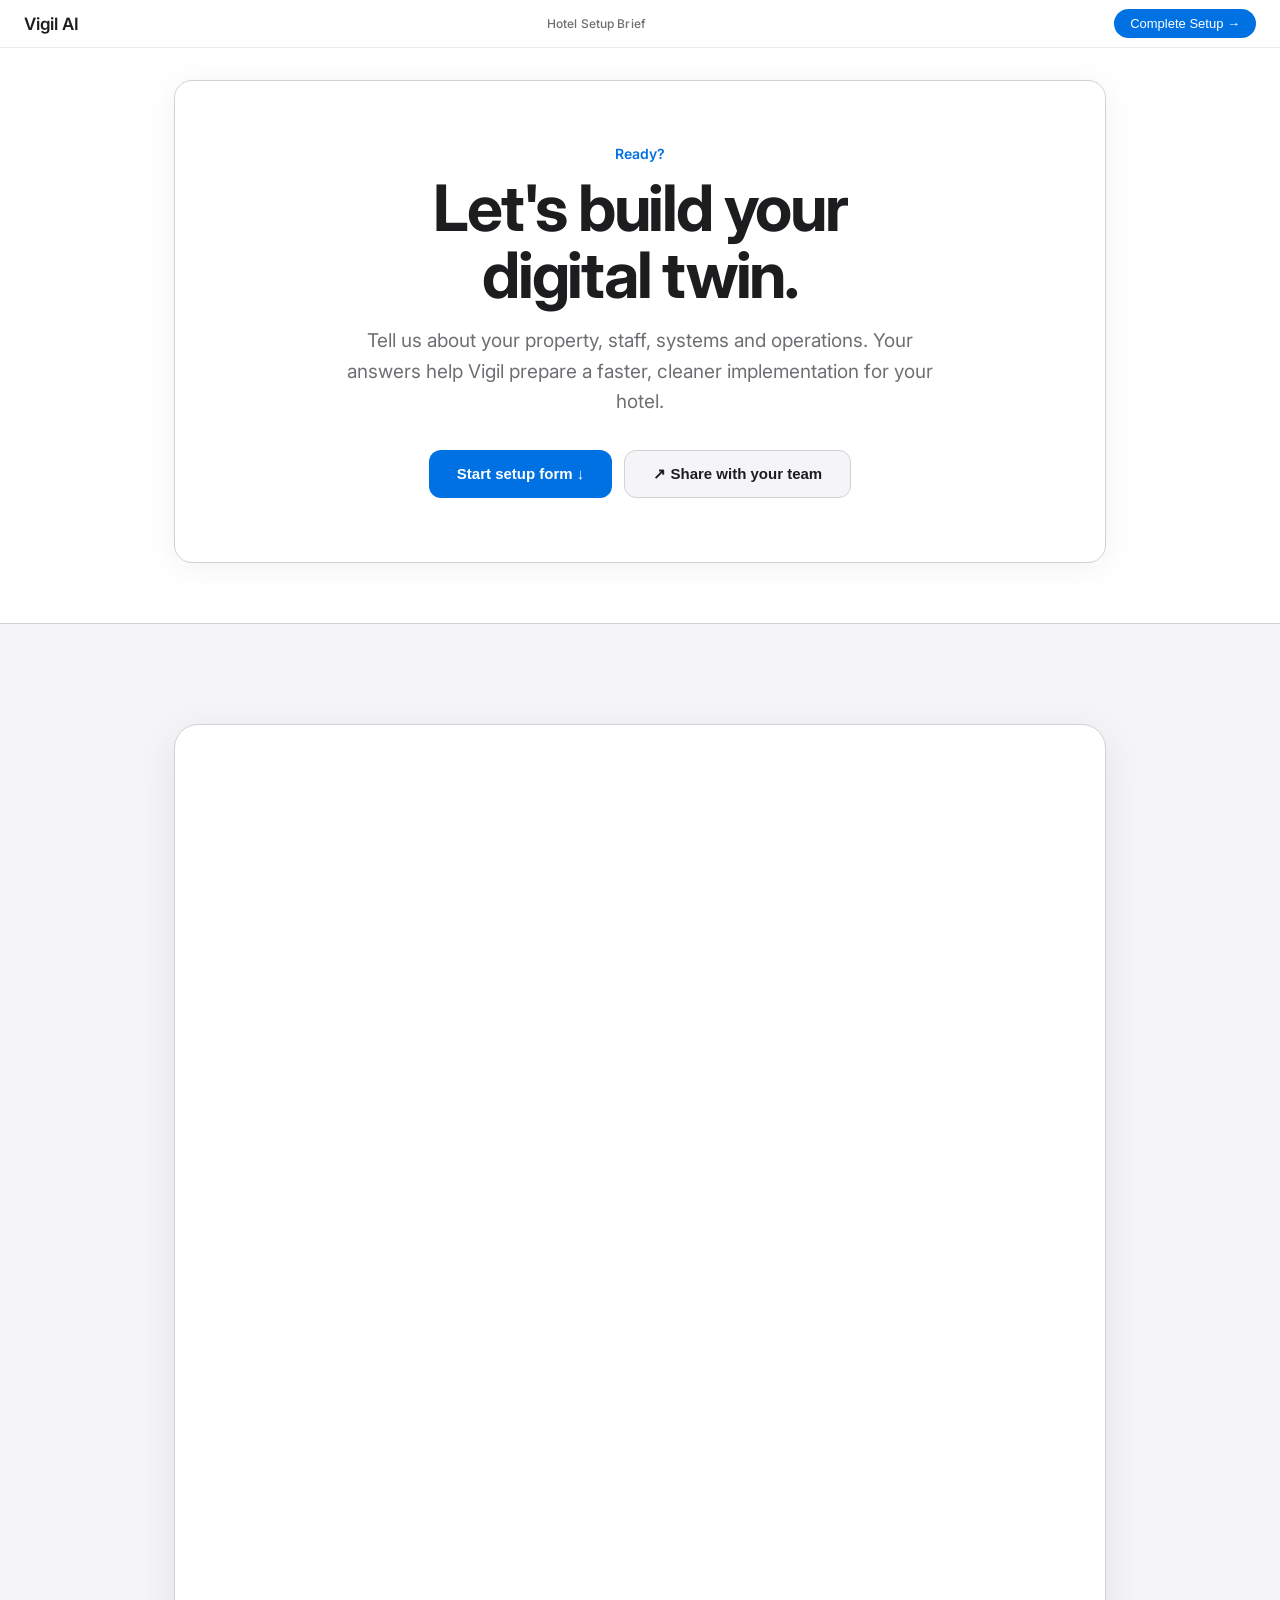
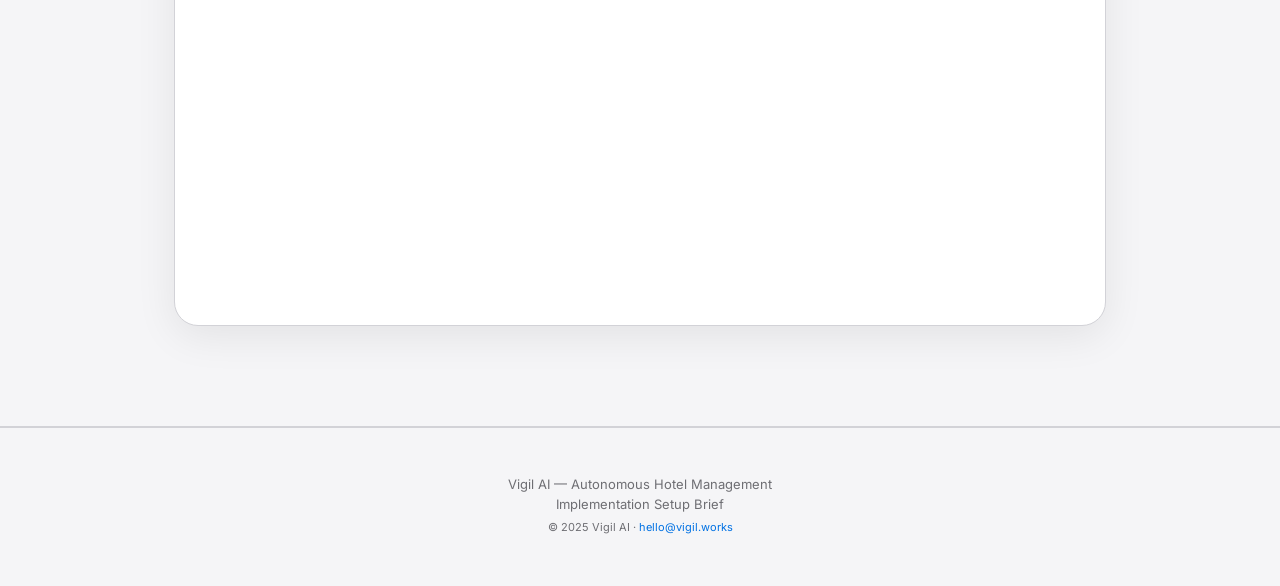
==== commit 707d1a44: "Update implementation.html" ====
--- a/implementation.html
+++ b/implementation.html
@@ -289,14 +289,6 @@
 <section class="section section-gray" id="implementation-form">
   <div class="container">
 
-    <div class="text-center fade-up" style="margin-bottom:48px">
-      <div class="eyebrow">Implementation audit</div>
-      <h2 class="headline">Hotel setup questionnaire</h2>
-      <p class="body-copy" style="max-width:620px;margin:16px auto 0">
-        Complete the implementation brief below. Uploaded files, notes and responses are sent directly to the Vigil team.
-      </p>
-    </div>
-
     <div class="tally-card fade-up">
       <iframe
         data-tally-src="https://tally.so/embed/NpMaqO?alignLeft=1&hideTitle=1&transparentBackground=1&dynamicHeight=1"
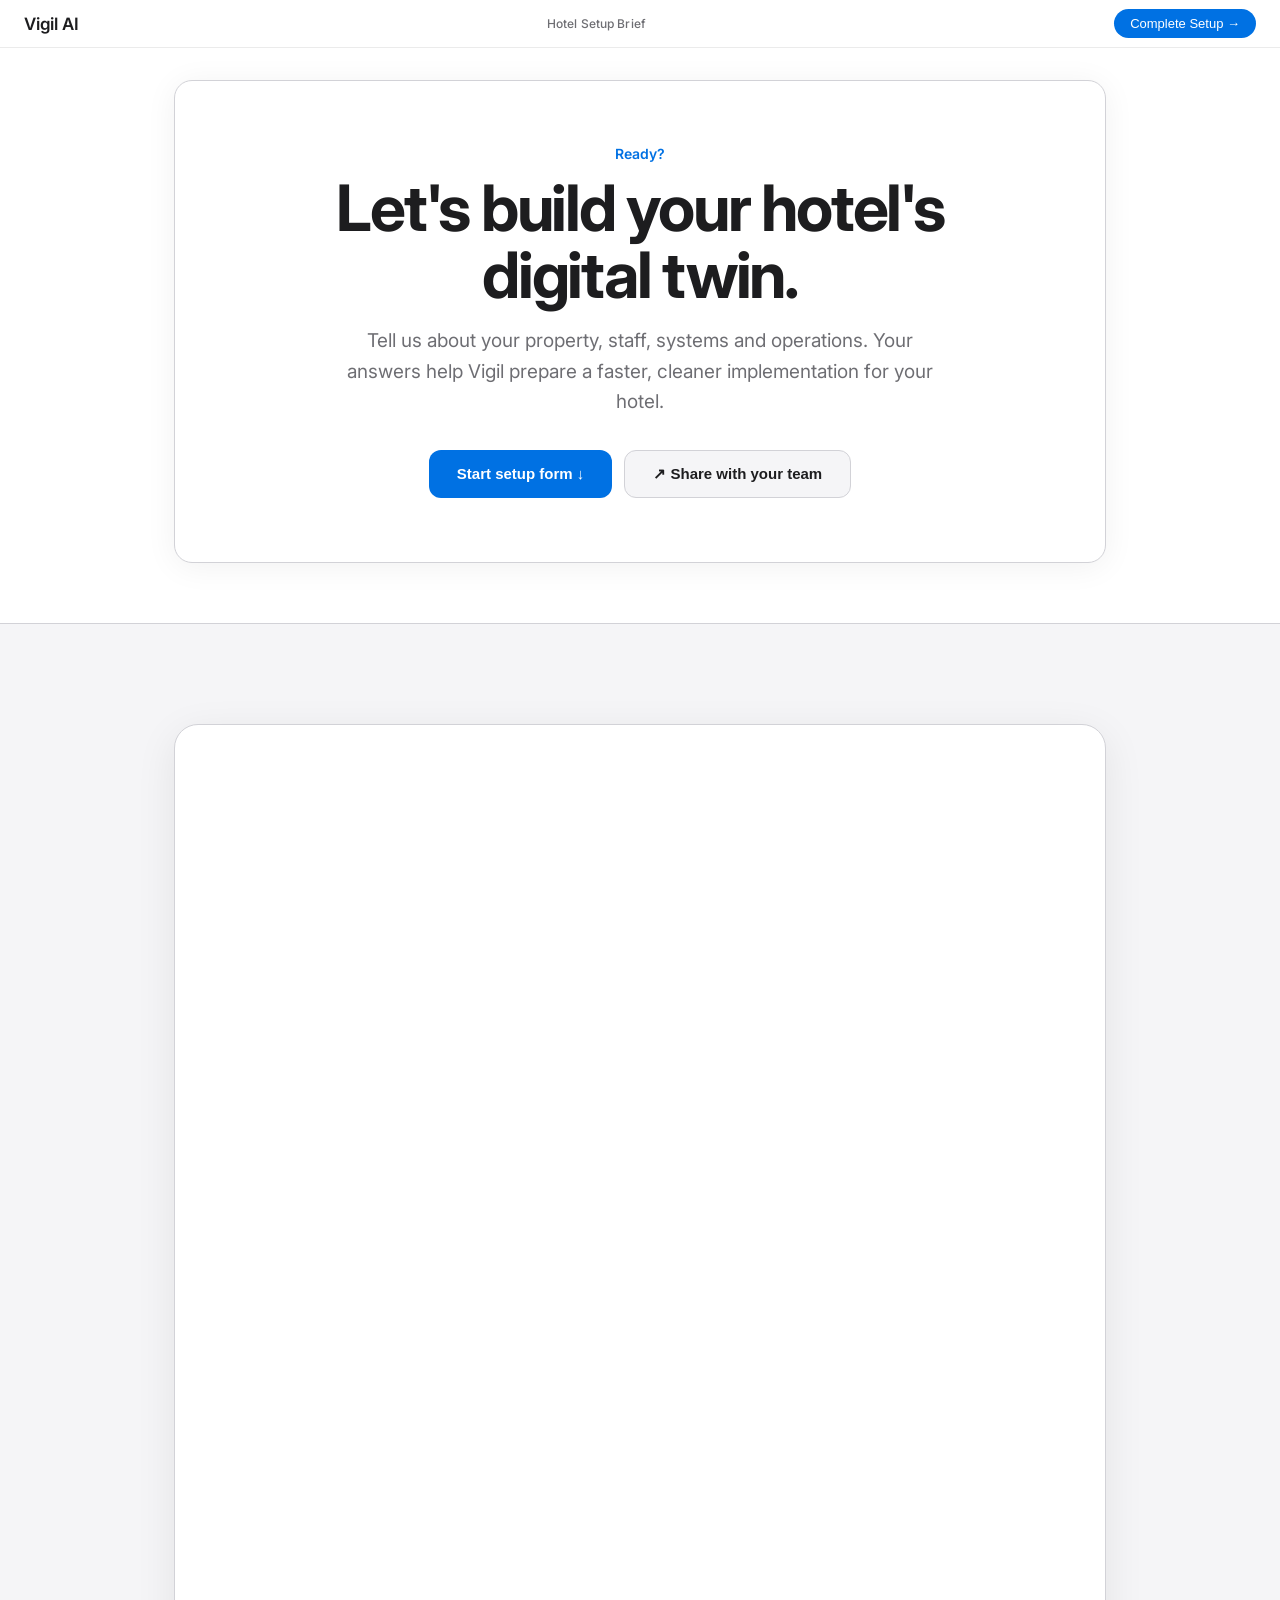
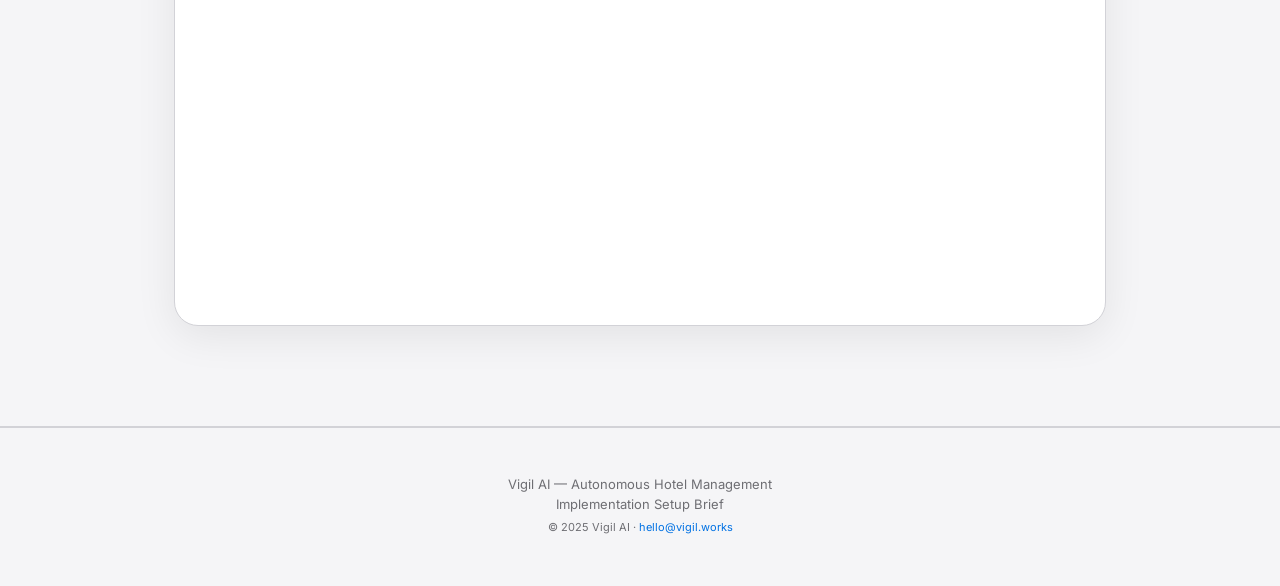
==== commit da11b3bc: "Update implementation.html" ====
--- a/implementation.html
+++ b/implementation.html
@@ -267,7 +267,7 @@
 <div class="container">
   <div class="cta-block fade-up">
     <div class="eyebrow">Ready?</div>
-    <h1 class="headline">Let's build your<br>digital twin.</h1>
+    <h1 class="headline">Let's build your hotel's<br>digital twin.</h1>
     <p class="body-copy" style="max-width:620px;margin:18px auto 0;">
       Tell us about your property, staff, systems and operations. Your answers help Vigil prepare a faster, cleaner implementation for your hotel.
     </p>
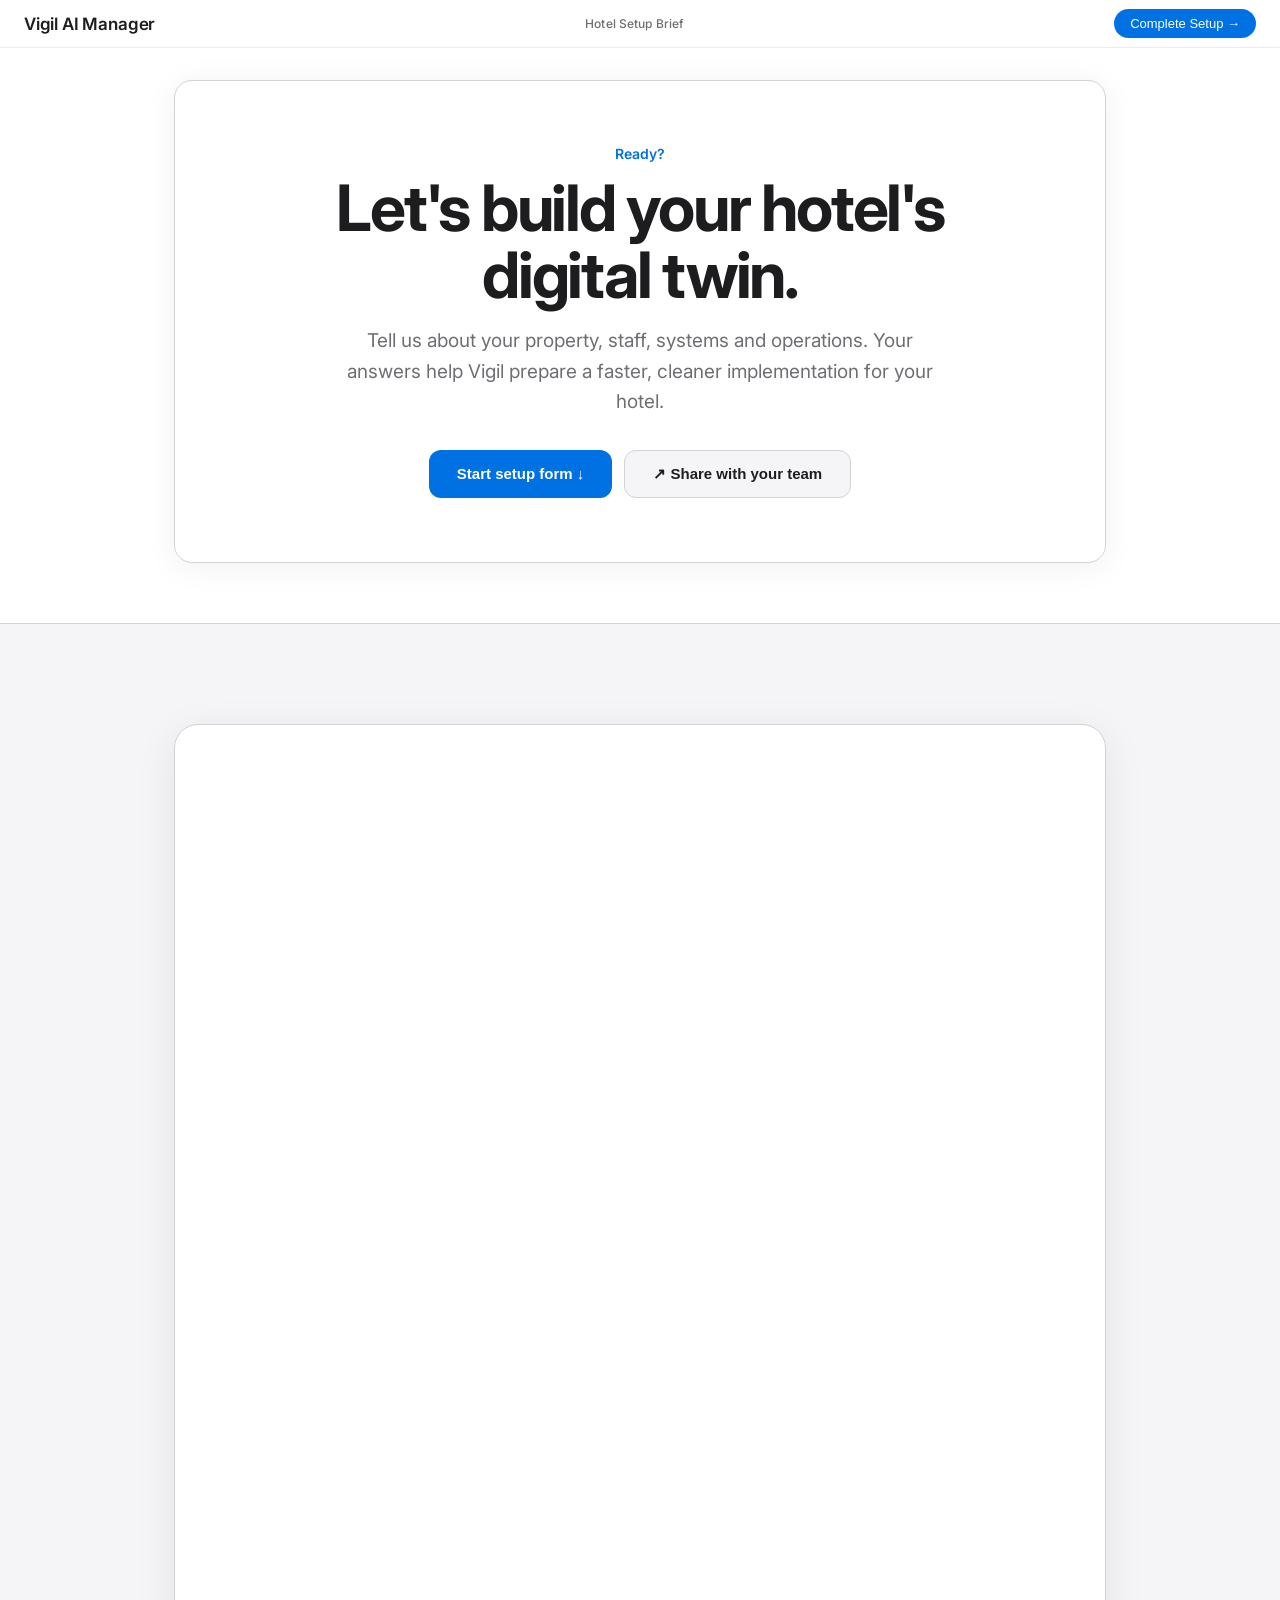
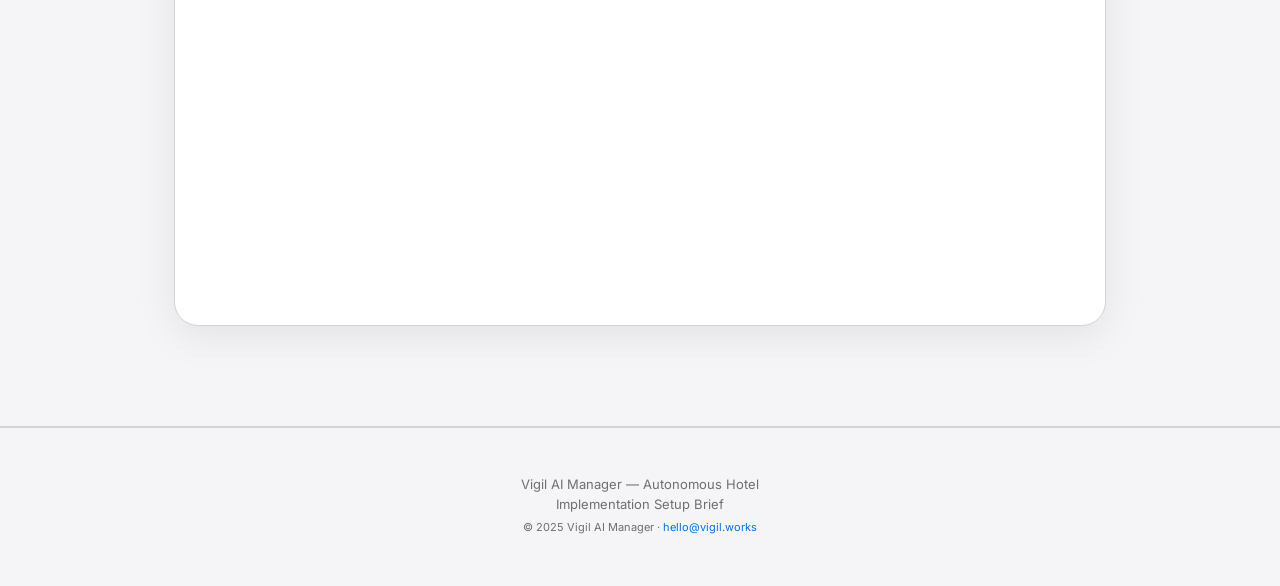
==== commit 5b326687: "Update implementation.html" ====
--- a/implementation.html
+++ b/implementation.html
@@ -3,7 +3,7 @@
 <head>
 <meta charset="UTF-8">
 <meta name="viewport" content="width=device-width, initial-scale=1.0">
-<title>Vigil AI — Hotel Setup Brief</title>
+<title>Vigil AI Manager — Hotel Setup Brief</title>
 
 <link rel="preconnect" href="https://fonts.googleapis.com">
 <link href="https://fonts.googleapis.com/css2?family=Inter:wght@300;400;500;600;700&display=swap" rel="stylesheet">
@@ -256,7 +256,7 @@
 <div id="progress" class="progress-line" style="width:0%"></div>
 
 <nav>
-  <div class="nav-logo">Vigil AI</div>
+  <div class="nav-logo">Vigil AI Manager</div>
   <div class="nav-badge">Hotel Setup Brief</div>
   <button class="nav-cta" onclick="document.getElementById('implementation-form').scrollIntoView({behavior:'smooth'})">
     Complete Setup →
@@ -308,10 +308,10 @@
 <hr class="hr">
 
 <footer>
-  <p>Vigil AI — Autonomous Hotel Management</p>
+  <p>Vigil AI Manager — Autonomous Hotel</p>
   <p>Implementation Setup Brief</p>
   <p style="margin-top:8px;font-size:11px">
-    © 2025 Vigil AI · 
+    © 2025 Vigil AI Manager · 
     <a href="mailto:hello@vigil.works" style="color:var(--blue)">hello@vigil.works</a>
   </p>
 </footer>
@@ -336,7 +336,7 @@
 function shareGuide() {
   if (navigator.share) {
     navigator.share({
-      title: 'Vigil AI — Hotel Setup Brief',
+      title: 'Vigil AI Manager — Hotel Setup Brief',
       url: window.location.href
     });
   } else if (navigator.clipboard) {
